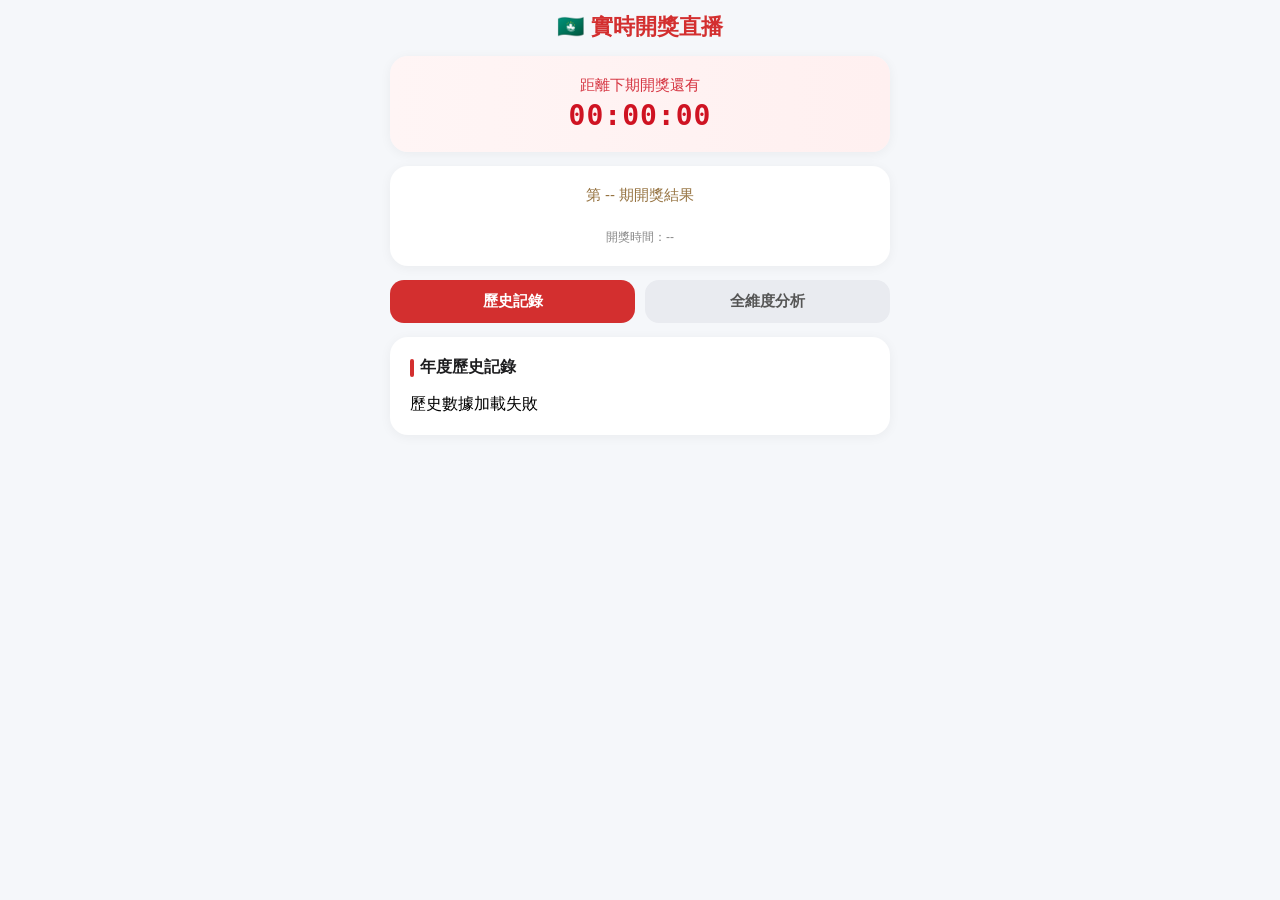
==== index.html @ b078e4ac "0.0.1历史数据" ====
<!DOCTYPE html>
<html lang="zh-Hant">
<head>
<meta charset="UTF-8">
<meta name="viewport" content="width=device-width, initial-scale=1.0, user-scalable=no">
<title>🇲🇴 特碼全維度分析</title>
<style>
* {
  margin: 0;
  padding: 0;
  box-sizing: border-box;
}
body {
  font-family: -apple-system, "Microsoft JhengHei", BlinkMacSystemFont, sans-serif;
  background: #F5F7FA;
  padding: 12px;
}
.container {
  max-width: 500px;
  margin: 0 auto;
}
.page-title {
  text-align: center;
  font-size: 22px;
  font-weight: 800;
  color: #d32f2f;
  margin: 0 0 14px;
}

/* 卡片 - 统一更精致 */
.card {
  background: #FFFFFF;
  border-radius: 18px;
  padding: 20px;
  margin-bottom: 14px;
  box-shadow: 0 2px 12px rgba(0, 0, 0, 0.05);
}
.card-title {
  font-size: 16px;
  font-weight: 700;
  color: #1D1D1F;
  margin-bottom: 16px;
  display: flex;
  align-items: center;
  gap: 6px;
}
.card-title::before {
  content: "";
  width: 4px;
  height: 18px;
  background: #d32f2f;
  border-radius: 2px;
}

/* 倒计时 */
.timer-card {
  background: linear-gradient(90deg, #FFF5F5, #FFF0F0);
}
.timer-row {
  text-align: center;
  color: #cf1322;
}
.timer-text {
  font-size: 15px;
  opacity: 0.85;
}
.timer-count {
  font-size: 28px;
  font-weight: 700;
  margin-top: 4px;
  font-family: monospace;
  letter-spacing: 1px;
}

/* 开奖球 */
.ball-group {
  display: flex;
  align-items: flex-start;
  justify-content: center;
  gap: 8px;
  margin: 12px 0;
}
.ball-item {
  display: flex;
  flex-direction: column;
  align-items: center;
  gap: 4px;
  min-width: 38px;
}
.ball {
  width: 38px;
  height: 38px;
  border-radius: 50%;
  color: #fff;
  font-weight: 700;
  font-size: 17px;
  display: flex;
  align-items: center;
  justify-content: center;
  box-shadow: 0 3px 10px rgba(0,0,0,0.12);
}
.ball.red { background: radial-gradient(circle at 30% 30%, #ff4d4f, #cf1322); }
.ball.blue { background: radial-gradient(circle at 30% 30%, #40a9ff, #096dd9); }
.ball.green { background: radial-gradient(circle at 30% 30%, #73d13d, #389e0d); }
.ball-zodiac {
  font-size: 12px;
  color: #333;
  font-weight: 600;
}
.ball-sep {
  font-size: 22px;
  color: #999;
  line-height: 38px;
  padding: 0 2px;
}
.latest-info {
  text-align: center;
  color: #967341;
  font-size: 15px;
  margin-bottom: 12px;
}
.latest-time {
  text-align: center;
  font-size: 12px;
  color: #888;
  margin-top: 8px;
}

/* 标签栏 */
.tab-bar {
  display: flex;
  gap: 10px;
  margin-bottom: 14px;
}
.tab-btn {
  flex: 1;
  padding: 12px;
  border-radius: 14px;
  border: none;
  font-size: 15px;
  font-weight: 600;
  background: #E9EBF0;
  color: #555;
  cursor: pointer;
  transition: 0.2s ease;
}
.tab-btn.active {
  background: #d32f2f;
  color: #fff;
}
.tab-btn.analyze.active {
  background: #007aff;
  color: #fff;
}

/* 历史 */
.history-item {
  padding: 14px 0;
  border-bottom: 1px solid #F0F0F5;
}
.history-expect {
  font-size: 14px;
  color: #666;
  margin-bottom: 8px;
  text-align: left;
}
.history-item .ball-group { justify-content: flex-start; gap: 8px; }
.load-more {
  text-align: center;
  padding: 12px;
  background: #F5F7FA;
  border-radius: 12px;
  color: #007aff;
  font-size: 14px;
  font-weight: 500;
  cursor: pointer;
  margin-top: 10px;
}

/* 筛选栏 */
.filter-bar {
  display: flex;
  align-items: center;
  gap: 10px;
  margin-bottom: 18px;
  flex-wrap: wrap;
}
.filter-select, .filter-input, .filter-btn {
  border: 1px solid #E5E7EB;
  border-radius: 12px;
  padding: 10px 12px;
  font-size: 14px;
  background: #fff;
  transition: border 0.2s;
}
.filter-select:focus, .filter-input:focus {
  border-color: #007aff;
  outline: none;
}
.filter-select { flex: 1.2; }
.filter-input { flex: 1; width: 70px; }
.filter-btn {
  background: #007aff;
  color: #fff;
  border: none;
  cursor: pointer;
  font-weight: 600;
}

/* 🔥 热门结论 */
.hot-wrap-title {
  font-size: 17px;
  font-weight: 800;
  color: #d32f2f;
  margin: 12px 0 16px;
  display: flex;
  align-items: center;
  gap: 8px;
}
.hot-wrap-title::before {
  content: "🔥";
  font-size: 18px;
}
.hot-grid {
  display: grid;
  grid-template-columns: 1fr 1fr;
  gap: 12px;
  margin-bottom: 20px;
}
.hot-card {
  background: #fff;
  border-radius: 14px;
  padding: 16px 14px;
  border-left: 5px solid #d32f2f;
  box-shadow: 0 2px 8px rgba(211, 47, 47, 0.05);
}
.hot-card.full {
  grid-column: span 2;
  border-left-color: #007aff;
  background: #fff;
}
.hot-card .label {
  font-size: 12px;
  color: #8A8A93;
  font-weight: 500;
  margin-bottom: 6px;
}
.hot-card .value {
  font-size: 17px;
  font-weight: 800;
  color: #1D1D1F;
  line-height: 1.3;
}
.hot-card.full .value {
  color: #007aff;
  font-size: 16px;
}

/* 📊 排行榜 - 更精致对齐 */
.rank-box {
  margin-top: 14px;
  background: #fff;
  border-radius: 12px;
  padding: 12px;
  box-shadow: 0 1px 4px rgba(0,0,0,0.03);
}
.rank-header {
  display: flex;
  padding: 6px 0 8px;
  font-size: 11px;
  color: #8A8A93;
  border-bottom: 1px solid #E5E7EB;
}
.rank-header .rank-no { width: 32px; text-align: center; }
.rank-header .rank-name { flex: 1; padding: 0 6px; }
.rank-header .rank-count { width: 42px; text-align: right; }
.rank-header .rank-rate { width: 48px; text-align: right; }
.rank-header .rank-miss { width: 48px; text-align: right; }

.rank-row {
  display: flex;
  padding: 8px 0;
  font-size: 12px;
  border-bottom: 1px solid #F0F0F5;
  align-items: center;
}
.rank-row:last-child { border-bottom: none; }
.rank-row .rank-no {
  width: 32px;
  text-align: center;
  font-weight: 700;
  color: #d32f2f;
}
.rank-row .rank-name { flex: 1; padding: 0 6px; }
.rank-row .rank-count {
  width: 42px;
  text-align: right;
  font-weight: 600;
}
.rank-row .rank-rate {
  width: 48px;
  text-align: right;
  color: #8A8A93;
}
.rank-row .rank-miss {
  width: 48px;
  text-align: right;
  color: #8A8A93;
}

/* 子标题 & 标签 & 展开按钮 */
.sub-title {
  font-size: 15px;
  font-weight: 700;
  margin: 20px 0 12px;
  color: #1D1D1F;
  display: flex;
  justify-content: space-between;
  align-items: center;
}
.hot-tag {
  display: inline-block;
  background: #FFECEC;
  color: #d32f2f;
  font-size: 11px;
  font-weight: 600;
  padding: 2px 6px;
  border-radius: 6px;
  margin-left: 6px;
}
.toggle-btn {
  font-size: 12px;
  font-weight: 600;
  color: #007aff;
  background: #F0F5FF;
  padding: 4px 10px;
  border-radius: 10px;
  cursor: pointer;
  border: none;
  transition: background 0.2s;
}
.toggle-btn:hover {
  background: #E0EDFF;
}

/* 统计布局 */
.analysis-row {
  display: flex;
  flex-wrap: wrap;
  gap: 10px;
  margin-bottom: 12px;
}
.analysis-grid {
  display: grid;
  grid-template-columns: repeat(2, 1fr);
  gap: 10px;
  margin: 10px 0;
}
.analysis-item {
  flex: 1;
  min-width: 72px;
  background: #F7F8FA;
  padding: 12px 10px;
  border-radius: 12px;
  text-align: center;
  font-size: 12px;
}
.analysis-item .label {
  color: #8A8A93;
  font-size: 11px;
  margin-bottom: 4px;
}
.analysis-item .value {
  font-weight: 700;
  font-size: 15px;
  color: #007aff;
}

.item-full {
  background: #F7F8FA;
  padding: 12px 14px;
  border-radius: 12px;
  margin-bottom: 10px;
  font-size: 13px;
  color: #333;
  display: flex;
  justify-content: space-between;
  align-items: center;
}
.detail-box {
  display: none;
  margin-top: 10px;
  background: #F9FAFC;
  border-radius: 12px;
  padding: 14px;
}
.tab-panel { display: none; }
.tab-panel.active { display: block; }
.empty-tip {
  text-align: center;
  padding: 24px 0;
  color: #8A8A93;
  font-size: 14px;
}
</style>
</head>
<body>
<div class="container">
  <h1 class="page-title">🇲🇴 實時開獎直播</h1>
  <!-- 倒计时 -->
  <div class="card timer-card">
    <div class="timer-row">
      <div class="timer-text">距離下期開獎還有</div>
      <div class="timer-count" id="countdown">00:00:00</div>
    </div>
  </div>
  <!-- 最新开奖 -->
  <div class="card latest-card">
    <div class="latest-info">第 <span id="curExpect">--</span> 期開獎結果</div>
    <div class="ball-group" id="latestBalls"></div>
    <div class="latest-time" id="curTime">開獎時間：--</div>
  </div>
  <!-- 标签 -->
  <div class="tab-bar">
    <button class="tab-btn active" id="tabHistory">歷史記錄</button>
    <button class="tab-btn analyze" id="tabAnalysis">全維度分析</button>
  </div>
  <!-- 历史 -->
  <div class="tab-panel active" id="historyPanel">
    <div class="card">
      <div class="card-title">年度歷史記錄</div>
      <div id="historyList">加載中...</div>
      <div id="loadMore" class="load-more" style="display:none;">點擊載入更多</div>
    </div>
  </div>
  <!-- 全维度分析 + 生肖置顶 + 全排行 + 头数含0 -->
  <div class="tab-panel" id="analysisPanel">
    <div class="card">
      <div class="card-title">特碼全維度統計</div>
      <div class="filter-bar">
        <select id="analyzeSelect" class="filter-select">
          <option value="10">最近10期</option>
          <option value="20">最近20期</option>
          <option value="30">最近30期</option>
          <option value="all">全年數據</option>
        </select>
        <input type="number" id="customNum" class="filter-input" placeholder="自定義">
        <button class="filter-btn" id="filterBtn">確認</button>
      </div>

      <div class="empty-tip" id="emptyTip">暫無數據可分析</div>

      <!-- 🔥 熱門結論 -->
      <div id="hotWrap" style="display:none;">
        <div class="hot-wrap-title">熱門結論</div>
        <div class="hot-grid">
          <div class="hot-card"><div class="label">核心形態</div><div class="value" id="hotShape">--</div></div>
          <div class="hot-card"><div class="label">熱門生肖</div><div class="value" id="hotZodiac">--</div></div>
          <div class="hot-card"><div class="label">最熱頭/尾數</div><div class="value" id="hotHeadTail">--</div></div>
          <div class="hot-card"><div class="label">波色/五行</div><div class="value" id="hotColorWx">--</div></div>
          <div class="hot-card full"><div class="label">遺漏總結</div><div class="value" id="hotMiss">--</div></div>
        </div>
      </div>

      <!-- ====================================== -->
      <!-- ✅ 【生肖熱門 置顶】放在最上方 -->
      <!-- ====================================== -->
      <div class="sub-title">
        <span>生肖統計 <span class="hot-tag">熱門TOP</span></span>
      </div>
      <div class="item-full" style="text-align:left;line-height:1.6;display:block;">
        熱門生肖 → <span id="hotZodiac2" style="color:#d32f2f;font-weight:700;">--</span>
      </div>
      <div id="zodiacRank" class="rank-box" style="background:#F9FAFC; border-radius:12px; padding:12px;"></div>

      <!-- 1.單雙&大小 + 排行 -->
      <div class="sub-title">
        <span>單雙 & 大小 <span class="hot-tag">熱門</span></span>
        <button class="toggle-btn" onclick="toggleDetail('detail1')">展開詳情</button>
      </div>
      <div class="item-full">熱門 → <span id="hotShape2">--</span></div>
      <div class="detail-box" id="detail1">
        <div class="analysis-grid">
          <div class="analysis-item"><div class="label">單數</div><div class="value" id="odd">--</div></div>
          <div class="analysis-item"><div class="label">雙數</div><div class="value" id="even">--</div></div>
          <div class="analysis-item"><div class="label">大(≥25)</div><div class="value" id="big">--</div></div>
          <div class="analysis-item"><div class="label">小(&lt;25)</div><div class="value" id="small">--</div></div>
        </div>
        <div id="singleDoubleRank" class="rank-box"></div>
        <div id="bigSmallRank" class="rank-box"></div>
      </div>

      <!-- 2.區間 + 排行 -->
      <div class="sub-title">
        <span>區間統計 <span class="hot-tag">熱門</span></span>
        <button class="toggle-btn" onclick="toggleDetail('detail2')">展開詳情</button>
      </div>
      <div class="item-full">熱門區間 → <span id="hotRange2">--</span></div>
      <div class="detail-box" id="detail2">
        <div class="analysis-row">
          <div class="analysis-item"><div class="label">1-9</div><div class="value" id="r1">--</div></div>
          <div class="analysis-item"><div class="label">10-19</div><div class="value" id="r2">--</div></div>
          <div class="analysis-item"><div class="label">20-29</div><div class="value" id="r3">--</div></div>
          <div class="analysis-item"><div class="label">30-39</div><div class="value" id="r4">--</div></div>
          <div class="analysis-item"><div class="label">40-49</div><div class="value" id="r5">--</div></div>
        </div>
        <div id="rangeRank" class="rank-box"></div>
      </div>

      <!-- 3.頭數 + 排行 ✅ 包含 0 -->
      <div class="sub-title">
        <span>頭數統計 <span class="hot-tag">熱門</span></span>
        <button class="toggle-btn" onclick="toggleDetail('detail3')">展開詳情</button>
      </div>
      <div class="item-full">熱門頭數 → <span id="hotHead2">--</span></div>
      <div class="detail-box" id="detail3">
        <div class="analysis-row">
          <div class="analysis-item"><div class="label">頭0</div><div class="value" id="h0">--</div></div>
          <div class="analysis-item"><div class="label">頭1</div><div class="value" id="h1">--</div></div>
          <div class="analysis-item"><div class="label">頭2</div><div class="value" id="h2">--</div></div>
          <div class="analysis-item"><div class="label">頭3</div><div class="value" id="h3">--</div></div>
          <div class="analysis-item"><div class="label">頭4</div><div class="value" id="h4">--</div></div>
        </div>
        <div id="headRank" class="rank-box"></div>
      </div>

      <!-- 4.尾數 + 排行 -->
      <div class="sub-title">
        <span>尾數統計 <span class="hot-tag">熱門</span></span>
        <button class="toggle-btn" onclick="toggleDetail('detail4')">展開詳情</button>
      </div>
      <div class="item-full">熱門尾數 → <span id="hotTail2">--</span></div>
      <div class="detail-box" id="detail4">
        <div class="analysis-row" id="tailRow"></div>
        <div id="tailRank" class="rank-box"></div>
      </div>

      <!-- 5.波色 + 排行 -->
      <div class="sub-title">
        <span>波色統計 <span class="hot-tag">熱門</span></span>
        <button class="toggle-btn" onclick="toggleDetail('detail5')">展開詳情</button>
      </div>
      <div class="item-full">熱門波色 → <span id="hotColor2">--</span></div>
      <div class="detail-box" id="detail5">
        <div class="analysis-row">
          <div class="analysis-item"><div class="label">紅</div><div class="value" id="cRed">--</div></div>
          <div class="analysis-item"><div class="label">藍</div><div class="value" id="cBlue">--</div></div>
          <div class="analysis-item"><div class="label">綠</div><div class="value" id="cGreen">--</div></div>
        </div>
        <div id="colorRank" class="rank-box"></div>
      </div>

      <!-- 6.五行 + 排行 -->
      <div class="sub-title">
        <span>五行統計 <span class="hot-tag">熱門</span></span>
        <button class="toggle-btn" onclick="toggleDetail('detail6')">展開詳情</button>
      </div>
      <div class="item-full">熱門五行 → <span id="hotWuxing2">--</span></div>
      <div class="detail-box" id="detail6">
        <div class="analysis-row">
          <div class="analysis-item"><div class="label">金</div><div class="value" id="wJin">--</div></div>
          <div class="analysis-item"><div class="label">木</div><div class="value" id="wMu">--</div></div>
          <div class="analysis-item"><div class="label">水</div><div class="value" id="wShui">--</div></div>
          <div class="analysis-item"><div class="label">火</div><div class="value" id="wHuo">--</div></div>
          <div class="analysis-item"><div class="label">土</div><div class="value" id="wTu">--</div></div>
        </div>
        <div id="wuxingRank" class="rank-box"></div>
      </div>

      <!-- 7.家禽野獸 + 排行 -->
      <div class="sub-title">
        <span>家禽/野獸 <span class="hot-tag">熱門</span></span>
        <button class="toggle-btn" onclick="toggleDetail('detail7')">展開詳情</button>
      </div>
      <div class="item-full">熱門 → <span id="hotAnimal">--</span></div>
      <div class="detail-box" id="detail7">
        <div class="analysis-grid">
          <div class="analysis-item"><div class="label">家禽</div><div class="value" id="aniHome">--</div></div>
          <div class="analysis-item"><div class="label">野獸</div><div class="value" id="aniWild">--</div></div>
        </div>
        <div id="animalRank" class="rank-box"></div>
      </div>

      <!-- 8.遺漏統計 -->
      <div class="sub-title">
        <span>遺漏統計 <span class="hot-tag">公式版</span></span>
        <button class="toggle-btn" onclick="toggleDetail('detail8')">展開詳情</button>
      </div>
      <div class="item-full">熱號/溫號/冷號 → <span id="hotColdTip">--</span></div>
      <div class="detail-box" id="detail8">
        <div class="analysis-grid">
          <div class="analysis-item"><div class="label">當前遺漏</div><div class="value" id="missCur">--</div></div>
          <div class="analysis-item"><div class="label">平均遺漏</div><div class="value" id="missAvg">--</div></div>
          <div class="analysis-item"><div class="label">最大遺漏</div><div class="value" id="missMax">--</div></div>
          <div class="analysis-item"><div class="label">熱號數量</div><div class="value" id="missHot">--</div></div>
          <div class="analysis-item"><div class="label">溫號數量</div><div class="value" id="missWarm">--</div></div>
          <div class="analysis-item"><div class="label">冷號數量</div><div class="value" id="missCold">--</div></div>
        </div>
      </div>

      <!-- 9.連出統計 -->
      <div class="sub-title">
        <span>連出統計 <span class="hot-tag">公式版</span></span>
        <button class="toggle-btn" onclick="toggleDetail('detail9')">展開詳情</button>
      </div>
      <div class="item-full">當前/最長連出 → <span id="streakTip">--</span></div>
      <div class="detail-box" id="detail9">
        <div class="analysis-grid">
          <div class="analysis-item"><div class="label">當前連出</div><div class="value" id="streakCur">--</div></div>
          <div class="analysis-item"><div class="label">最長連出</div><div class="value" id="streakMax">--</div></div>
        </div>
      </div>

      <!-- 綜合熱門號碼 -->
      <div class="sub-title" style="color:#d32f2f">綜合熱門號碼</div>
      <div class="item-full">
        特碼熱門TOP5 → <span id="hotNumber" style="color:#d32f2f;font-weight:700;">--</span>
      </div>
      <div style="font-size:12px;color:#8A8A93;margin-top:14px;">點擊展開查看完整統計+排行</div>
    </div>
  </div>
</div>

<script>
// ======================================
// 配置 & 接口（使用你指定的歷史接口）
// ======================================
const API = {
  latest: 'https://macaumarksix.com/api/macaujc2.com',
  history: 'https://history.macaumarksix.com/history/macaujc2/y/'
};
const YEAR = new Date().getFullYear();
let historyData = [];
let analyzeLimit = 10;
let showCount = 20;
const pad = n => String(n).padStart(2, '0');
const $ = id => document.getElementById(id);

// 折叠切换
function toggleDetail(id) {
  const el = $(id);
  const btn = el.previousElementSibling.querySelector('.toggle-btn');
  el.style.display = el.style.display === 'block' ? 'none' : 'block';
  btn.textContent = el.style.display === 'block' ? '收起詳情' : '展開詳情';
}

// 基礎映射
const getWuxing = n => {
  const m = n % 10;
  if ([0,5].includes(m)) return '金';
  if ([1,6].includes(m)) return '木';
  if ([2,7].includes(m)) return '水';
  if ([3,8].includes(m)) return '火';
  return '土';
};
const getAnimal = zod => {
  const home = ['鼠','牛','兔','馬','羊','雞','狗','豬'];
  return home.includes(zod) ? '家禽' : '野獸';
};

// 遺漏公式
function calcMiss(list) {
  const T = list.length;
  const lastAppear = {};
  for (let m = 1; m <= 49; m++) lastAppear[m] = -1;
  list.forEach((item, idx) => {
    const te = Number(item.openCode.split(',')[6]);
    lastAppear[te] = idx;
  });
  let totalMissSum = 0, maxMiss = 0, hot = 0, warm = 0, cold = 0;
  const allMiss = [];
  for (let m = 1; m <= 49; m++) {
    const p = lastAppear[m];
    let currentMiss = p >= 1 ? p : T;
    allMiss.push(currentMiss);
    totalMissSum += currentMiss;
    if (currentMiss > maxMiss) maxMiss = currentMiss;
    if (currentMiss >= 0 && currentMiss <= 3) hot++;
    else if (currentMiss >= 4 && currentMiss <= 9) warm++;
    else cold++;
  }
  const cValid = Object.values(lastAppear).filter(v => v !== -1).length;
  const avgMiss = cValid === 0 ? '-' : (totalMissSum / 49).toFixed(1);
  const curMiss = Math.max(...allMiss);
  return { curMiss, avgMiss, maxMiss, hot, warm, cold };
}

// 連出公式
function calcStreak(list) {
  if (!list.length) return { cur: 0, max: 0 };
  const getShape = te => {
    const odd = te % 2 === 1;
    const big = te >= 25;
    return `${odd}_${big}`;
  };
  let curStreak = 1;
  const firstShape = getShape(Number(list[0].openCode.split(',')[6]));
  for (let i = 1; i < list.length; i++) {
    const s = getShape(Number(list[i].openCode.split(',')[6]));
    if (s === firstShape) curStreak++;
    else break;
  }
  let maxStreak = 1, current = 1;
  let prevShape = getShape(Number(list[0].openCode.split(',')[6]));
  for (let i = 1; i < list.length; i++) {
    const te = Number(list[i].openCode.split(',')[6]);
    const s = getShape(te);
    if (s === prevShape) {
      current++;
      if (current > maxStreak) maxStreak = current;
    } else {
      current = 1;
      prevShape = s;
    }
  }
  return { cur: curStreak, max: maxStreak };
}

// 工具函數
function buildBall(num, color, zodiac, size=38, fs=17){
  return `<div class="ball-item" style="min-width:${size}px;">
    <div class="ball ${color}" style="width:${size}px;height:${size}px;font-size:${fs}px;">${num}</div>
    <div class="ball-zodiac" style="font-size:12px;">${zodiac}</div>
  </div>`;
}
function getHot(arr){
  return arr.sort((a,b)=>b[1]-a[1]).slice(0,2).map(i=>i[0]).join(' / ');
}

// 📊 統一排行榜渲染
function renderRank(containerId, obj, total) {
  if(total === 0) { $(containerId).innerHTML = ''; return; }
  const sorted = Object.entries(obj).sort((a,b)=>b[1]-a[1]);
  let html = `<div class="rank-header">
    <div class="rank-no">名次</div>
    <div class="rank-name">分類</div>
    <div class="rank-count">次數</div>
    <div class="rank-rate">占比</div>
    <div class="rank-miss">遺漏</div>
  </div>`;
  sorted.forEach(([name, cnt], i) => {
    const rate = ((cnt/total)*100).toFixed(0)+'%';
    const miss = cnt>0 ? ((total-cnt)/cnt).toFixed(1) : total;
    html += `<div class="rank-row">
      <div class="rank-no">${i+1}</div>
      <div class="rank-name">${name}</div>
      <div class="rank-count">${cnt}</div>
      <div class="rank-rate">${rate}</div>
      <div class="rank-miss">${miss}</div>
    </div>`;
  });
  $(containerId).innerHTML = html;
}

// 渲染最新
function renderLatest(item){
  $('curExpect').innerText = item.expect;
  $('curTime').innerText = `開獎時間：${item.openTime}`;
  const n=item.openCode.split(','),c=item.wave.split(','),z=item.zodiac.split(',');
  let html=''; for(let i=0;i<6;i++)html+=buildBall(n[i],c[i],z[i]);
  html+='<div class="ball-sep">+</div>'+buildBall(n[6],c[6],z[6]);
  $('latestBalls').innerHTML=html;
}

// 渲染歷史
function renderHistory(){
  const list=historyData.slice(0,showCount);
  if(!list.length){$('historyList').innerHTML='<div style="padding:20px">暫無數據</div>';return;}
  $('historyList').innerHTML=list.map(item=>{
    const n=item.openCode.split(','),c=item.wave.split(','),z=item.zodiac.split(',');
    let b=''; for(let i=0;i<6;i++)b+=buildBall(n[i],c[i],z[i],32,15);
    b+='<div class="ball-sep">+</div>'+buildBall(n[6],c[6],z[6],32,15);
    return `<div class="history-item"><div class="history-expect">第${item.expect}期</div>
      <div class="ball-group">${b}</div></div>`;
  }).join('');
}

// 渲染分析（已修改：頭數含0 + 生肖置顶 + 全排行）
function renderAnalysis(){
  if(!historyData.length){
    document.querySelectorAll('.value').forEach(e=>e.innerText='--');
    $('hotWrap').style.display = 'none';
    $('emptyTip').style.display = 'block';
    return;
  }
  $('hotWrap').style.display = 'block';
  $('emptyTip').style.display = 'none';

  const realLimit = Math.min(analyzeLimit, historyData.length);
  const list = historyData.slice(0, realLimit);
  const total = list.length;

  // 統計對象 ✅ 頭數包含 0
  const singleDouble={單:0,雙:0}; const bigSmall={大:0,小:0};
  const range={ '1-9':0,'10-19':0,'20-29':0,'30-39':0,'40-49':0 };
  const head={0:0,1:0,2:0,3:0,4:0}; const tail={0:0,1:0,2:0,3:0,4:0,5:0,6:0,7:0,8:0,9:0};
  const color={紅:0,藍:0,綠:0}; const wuxing={金:0,木:0,水:0,火:0,土:0};
  const animal={家禽:0,野獸:0}; const zodiac={}; const numCount={};

  list.forEach(item=>{
    const nums=item.openCode.split(',').map(Number);
    const te=nums[6]; const col=item.wave.split(',')[6]; const zod=item.zodiac.split(',')[6];
    te%2===1 ? singleDouble.單++ : singleDouble.雙++;
    te>=25 ? bigSmall.大++ : bigSmall.小++;
    te<=9?range['1-9']++:te<=19?range['10-19']++:te<=29?range['20-29']++:te<=39?range['30-39']++:range['40-49']++;
    const h=Math.floor(te/10); head[h]++; const t=te%10; tail[t]++;
    col==='red'?color.紅++:col==='blue'?color.藍++:color.綠++;
    const wx=getWuxing(te); wuxing[wx]++;
    const ani=getAnimal(zod); animal[ani]++;
    zodiac[zod]=(zodiac[zod]||0)+1;
  });

  // 熱門結論
  const hotSD = Object.entries(singleDouble).sort((a,b)=>b[1]-a[1])[0];
  const hotBS = Object.entries(bigSmall).sort((a,b)=>b[1]-a[1])[0];
  const hotH = Object.entries(head).sort((a,b)=>b[1]-a[1])[0];
  const hotT = Object.entries(tail).sort((a,b)=>b[1]-a[1])[0];
  const hotC = Object.entries(color).sort((a,b)=>b[1]-a[1])[0];
  const hotW = Object.entries(wuxing).sort((a,b)=>b[1]-a[1])[0];
  const hotZ = Object.entries(zodiac).sort((a,b)=>b[1]-a[1]).slice(0,3).map(i=>i[0]).join('、');
  const miss = calcMiss(list);

  $('hotShape').innerText = `${hotSD[0]} / ${hotBS[0]}`;
  $('hotZodiac').innerText = hotZ;
  $('hotHeadTail').innerText = `${hotH[0]}頭 / ${hotT[0]}尾`;
  $('hotColorWx').innerText = `${hotC[0]} / ${hotW[0]}`;
  $('hotMiss').innerText = `熱:${miss.hot} 溫:${miss.warm} 冷:${miss.cold} | 最大遺漏:${miss.maxMiss}期`;

  // 卡片赋值
  $('odd').innerText=singleDouble.單; $('even').innerText=singleDouble.雙;
  $('big').innerText=bigSmall.大; $('small').innerText=bigSmall.小;
  $('r1').innerText=range['1-9'];$('r2').innerText=range['10-19'];$('r3').innerText=range['20-29'];
  $('r4').innerText=range['30-39'];$('r5').innerText=range['40-49'];
  // ✅ 頭數包含 0 渲染
  $('h0').innerText=head[0];$('h1').innerText=head[1];$('h2').innerText=head[2];$('h3').innerText=head[3];$('h4').innerText=head[4];
  $('cRed').innerText=color.紅;$('cBlue').innerText=color.藍;$('cGreen').innerText=color.綠;
  $('wJin').innerText=wuxing.金;$('wMu').innerText=wuxing.木;$('wShui').innerText=wuxing.水;
  $('wHuo').innerText=wuxing.火;$('wTu').innerText=wuxing.土;
  $('aniHome').innerText=animal.家禽;$('aniWild').innerText=animal.野獸;

  // 📊 渲染所有排行榜
  renderRank('singleDoubleRank', singleDouble, total);
  renderRank('bigSmallRank', bigSmall, total);
  renderRank('rangeRank', range, total);
  renderRank('headRank', head, total);
  renderRank('tailRank', tail, total);
  renderRank('colorRank', color, total);
  renderRank('wuxingRank', wuxing, total);
  renderRank('animalRank', animal, total);
  renderRank('zodiacRank', zodiac, total);

  // 熱門標題
  $('hotShape2').innerText=getHot(Object.entries(singleDouble).concat(Object.entries(bigSmall)));
  $('hotRange2').innerText=getHot(Object.entries(range));
  $('hotHead2').innerText=getHot(Object.entries(head));
  $('hotTail2').innerText=getHot(Object.entries(tail));
  $('hotColor2').innerText=getHot(Object.entries(color));
  $('hotWuxing2').innerText=getHot(Object.entries(wuxing));
  $('hotAnimal').innerText=getHot(Object.entries(animal));

  // 遺漏 & 連出
  $('missCur').innerText=miss.curMiss;$('missAvg').innerText=miss.avgMiss;$('missMax').innerText=miss.maxMiss;
  $('missHot').innerText=miss.hot;$('missWarm').innerText=miss.warm;$('missCold').innerText=miss.cold;
  $('hotColdTip').innerText=`熱:${miss.hot} 溫:${miss.warm} 冷:${miss.cold}`;
  const streak = calcStreak(list);
  $('streakCur').innerText=streak.cur;$('streakMax').innerText=streak.max;
  $('streakTip').innerText=`當前:${streak.cur}期 最長:${streak.max}期`;

  // 生肖置顶展示
  const hotZ2 = Object.entries(zodiac).sort((a,b)=>b[1]-a[1]).slice(0,5).map(i=>`${i[0]}(${i[1]})`).join(' ');
  $('hotZodiac2').innerText=hotZ2||'無';

  // 熱門號碼
  for(let i=1;i<=49;i++)numCount[pad(i)]=0;
  list.forEach(item=>{ const te=+item.openCode.split(',')[6]; numCount[pad(te)]++; });
  const hotNum = Object.entries(numCount).sort((a,b)=>b[1]-a[1]).slice(0,5).map(i=>i[0]).join(' ');
  $('hotNumber').innerText=hotNum;

  // 尾數渲染
  let tailHtml=''; for(let t=0;t<=9;t++){
    tailHtml+=`<div class="analysis-item"><div class="label">尾${t}</div><div class="value">${tail[t]}</div></div>`;
  }
  $('tailRow').innerHTML=tailHtml;
}

// 事件綁定
function bindEvents(){
  $('tabHistory').onclick=()=>{
    $('tabHistory').classList.add('active');$('tabAnalysis').classList.remove('active');
    $('historyPanel').classList.add('active');$('analysisPanel').classList.remove('active');
  };
  $('tabAnalysis').onclick=()=>{
    $('tabAnalysis').classList.add('active');$('tabHistory').classList.remove('active');
    $('analysisPanel').classList.add('active');$('historyPanel').classList.remove('active');
    renderAnalysis();
  };
  $('filterBtn').onclick=()=>{
    const c=$('customNum').value.trim();
    const s=$('analyzeSelect').value;
    analyzeLimit = c&&!isNaN(c)&&c>0 ? +c : (s==='all'?historyData.length:+s);
    renderAnalysis();
  };
  $('analyzeSelect').onchange=()=>$('customNum').value='';
  $('loadMore').onclick=()=>{
    showCount+=30; renderHistory();
    if(showCount>=historyData.length)$('loadMore').style.display='none';
  };
}

// 初始化
async function loadLatest(){try{const d=await(await fetch(API.latest)).json();d[0]&&renderLatest(d[0]);}catch(e){}}
async function loadHistory(){
  try{
    const res = await fetch(API.history + YEAR);
    const data = await res.json();
    historyData = data.data || [];
    renderHistory();
    $('loadMore').style.display = historyData.length > showCount ? 'block' : 'none';
  }catch(e){
    $('historyList').innerHTML = '歷史數據加載失敗';
  }
}
function startCountdown(){
  setInterval(()=>{
    const now=new Date(),t=new Date();t.setHours(21,32,32);
    if(now>t)t.setDate(t.getDate()+1);
    const diff=t-now,h=pad(Math.floor(diff/3600000)),m=pad(Math.floor((diff%3600000)/60000)),s=pad(Math.floor((diff%60000)/1000));
    $('countdown').innerText=`${h}:${m}:${s}`;
  },1000);
}
window.onload=()=>{
  bindEvents();
  loadLatest();
  loadHistory();
  startCountdown();
  setInterval(loadLatest,60000);
};
</script>
</body>
</html>
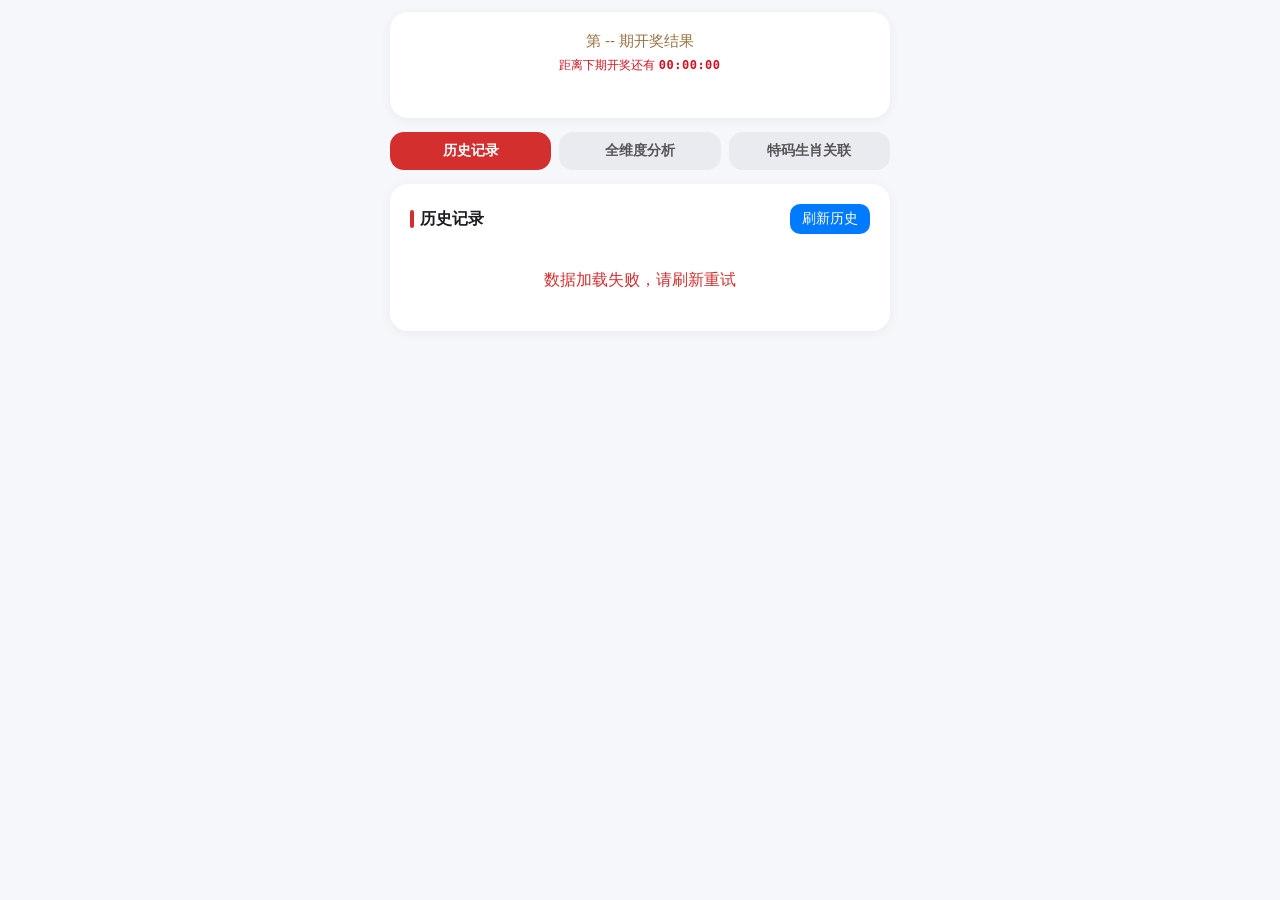
==== commit 4e56825e: "分析页 v0.0.2 修改界面，添加新的筛选维度，添加特码生肖关联界面；" ====
--- a/index.html
+++ b/index.html
@@ -1,9 +1,9 @@
 <!DOCTYPE html>
-<html lang="zh-Hant">
+<html lang="zh-CN">
 <head>
 <meta charset="UTF-8">
 <meta name="viewport" content="width=device-width, initial-scale=1.0, user-scalable=no">
-<title>🇲🇴 特碼全維度分析</title>
+<title>特码全维度分析</title>
 <style>
 * {
   margin: 0;
@@ -11,7 +11,7 @@
   box-sizing: border-box;
 }
 body {
-  font-family: -apple-system, "Microsoft JhengHei", BlinkMacSystemFont, sans-serif;
+  font-family: -apple-system, "Microsoft YaHei", BlinkMacSystemFont, sans-serif;
   background: #F5F7FA;
   padding: 12px;
 }
@@ -19,15 +19,7 @@
   max-width: 500px;
   margin: 0 auto;
 }
-.page-title {
-  text-align: center;
-  font-size: 22px;
-  font-weight: 800;
-  color: #d32f2f;
-  margin: 0 0 14px;
-}
-
-/* 卡片 - 统一更精致 */
+
 .card {
   background: #FFFFFF;
   border-radius: 18px;
@@ -35,11 +27,16 @@
   margin-bottom: 14px;
   box-shadow: 0 2px 12px rgba(0, 0, 0, 0.05);
 }
+.card-title-row {
+  display: flex;
+  justify-content: space-between;
+  align-items: center;
+  margin-bottom: 16px;
+}
 .card-title {
   font-size: 16px;
   font-weight: 700;
   color: #1D1D1F;
-  margin-bottom: 16px;
   display: flex;
   align-items: center;
   gap: 6px;
@@ -51,34 +48,23 @@
   background: #d32f2f;
   border-radius: 2px;
 }
-
-/* 倒计时 */
-.timer-card {
-  background: linear-gradient(90deg, #FFF5F5, #FFF0F0);
-}
-.timer-row {
-  text-align: center;
-  color: #cf1322;
-}
-.timer-text {
-  font-size: 15px;
-  opacity: 0.85;
-}
-.timer-count {
-  font-size: 28px;
-  font-weight: 700;
-  margin-top: 4px;
-  font-family: monospace;
-  letter-spacing: 1px;
-}
-
-/* 开奖球 */
+.refresh-btn {
+  padding: 6px 12px;
+  border-radius: 10px;
+  border: none;
+  background: #007aff;
+  color: #fff;
+  font-size: 14px;
+  cursor: pointer;
+}
+
 .ball-group {
   display: flex;
   align-items: flex-start;
   justify-content: center;
   gap: 8px;
   margin: 12px 0;
+  flex-wrap: wrap;
 }
 .ball-item {
   display: flex;
@@ -113,31 +99,18 @@
   line-height: 38px;
   padding: 0 2px;
 }
-.latest-info {
-  text-align: center;
-  color: #967341;
-  font-size: 15px;
-  margin-bottom: 12px;
-}
-.latest-time {
-  text-align: center;
-  font-size: 12px;
-  color: #888;
-  margin-top: 8px;
-}
-
-/* 标签栏 */
+
 .tab-bar {
   display: flex;
-  gap: 10px;
+  gap: 8px;
   margin-bottom: 14px;
 }
 .tab-btn {
   flex: 1;
-  padding: 12px;
+  padding: 10px 6px;
   border-radius: 14px;
   border: none;
-  font-size: 15px;
+  font-size: 14px;
   font-weight: 600;
   background: #E9EBF0;
   color: #555;
@@ -152,8 +125,11 @@
   background: #007aff;
   color: #fff;
 }
-
-/* 历史 */
+.tab-btn.zodiac.active {
+  background: #13a662;
+  color: #fff;
+}
+
 .history-item {
   padding: 14px 0;
   border-bottom: 1px solid #F0F0F5;
@@ -177,19 +153,18 @@
   margin-top: 10px;
 }
 
-/* 筛选栏 */
 .filter-bar {
   display: flex;
   align-items: center;
-  gap: 10px;
+  gap: 8px;
   margin-bottom: 18px;
   flex-wrap: wrap;
 }
 .filter-select, .filter-input, .filter-btn {
   border: 1px solid #E5E7EB;
   border-radius: 12px;
-  padding: 10px 12px;
-  font-size: 14px;
+  padding: 10px 8px;
+  font-size: 13px;
   background: #fff;
   transition: border 0.2s;
 }
@@ -197,29 +172,22 @@
   border-color: #007aff;
   outline: none;
 }
-.filter-select { flex: 1.2; }
-.filter-input { flex: 1; width: 70px; }
+.filter-select { flex: 1; min-width: 70px; }
+.filter-input { flex: 0.8; min-width: 60px; }
 .filter-btn {
   background: #007aff;
   color: #fff;
   border: none;
   cursor: pointer;
   font-weight: 600;
-}
-
-/* 🔥 热门结论 */
+  flex-shrink: 0;
+}
+
 .hot-wrap-title {
   font-size: 17px;
   font-weight: 800;
   color: #d32f2f;
   margin: 12px 0 16px;
-  display: flex;
-  align-items: center;
-  gap: 8px;
-}
-.hot-wrap-title::before {
-  content: "🔥";
-  font-size: 18px;
 }
 .hot-grid {
   display: grid;
@@ -256,7 +224,6 @@
   font-size: 16px;
 }
 
-/* 📊 排行榜 - 更精致对齐 */
 .rank-box {
   margin-top: 14px;
   background: #fff;
@@ -308,7 +275,6 @@
   color: #8A8A93;
 }
 
-/* 子标题 & 标签 & 展开按钮 */
 .sub-title {
   font-size: 15px;
   font-weight: 700;
@@ -343,7 +309,6 @@
   background: #E0EDFF;
 }
 
-/* 统计布局 */
 .analysis-row {
   display: flex;
   flex-wrap: wrap;
@@ -402,87 +367,173 @@
   color: #8A8A93;
   font-size: 14px;
 }
+
+.countdown-small {
+  text-align: center;
+  font-size: 12px;
+  color: #cf1322;
+  margin-top: 6px;
+}
+.countdown-small .num {
+  font-family: monospace;
+  font-weight: 600;
+  letter-spacing: 0.5px;
+}
+
+/* 生肖关联专用样式 */
+.core-conclusion {
+  background: #FFF5F5;
+  border-radius: 12px;
+  padding: 12px;
+  margin-bottom: 16px;
+}
+.conclusion-title {
+  font-size: 16px;
+  font-weight: 700;
+  color: #13a662;
+  margin-bottom: 8px;
+}
+.conclusion-item {
+  font-size: 14px;
+  line-height: 1.6;
+}
+.data-grid-z {
+  display: grid;
+  grid-template-columns: repeat(5, 1fr);
+  gap: 8px;
+  margin-bottom: 12px;
+}
+.data-grid-4 {
+  grid-template-columns: repeat(4, 1fr) !important;
+}
+.data-grid-3 {
+  grid-template-columns: repeat(3, 1fr) !important;
+}
+.data-item-z {
+  background: #F7F8FA;
+  border-radius: 8px;
+  padding: 10px 6px;
+  text-align: center;
+  font-size: 12px;
+}
+.data-item-z.hot {
+  background: #E6F7F0;
+  color: #13a662;
+  font-weight: 700;
+}
+.data-item-z.cold {
+  background: #FFF2F0;
+  color: #d32f2f;
+  font-weight: 700;
+}
+.data-item-z.warm {
+  background: #FFF7E6;
+  color: #fa8c16;
+}
+.follow-table-z {
+  width: 100%;
+  border-collapse: collapse;
+  font-size: 12px;
+  margin-top: 8px;
+}
+.follow-table-z th, .follow-table-z td {
+  border: 1px solid #E5E7EB;
+  padding: 6px 4px;
+  text-align: center;
+}
+.follow-table-z th {
+  background: #F7F8FA;
+  font-weight: 700;
+}
+.final-recommend-z {
+  background: #E6F7F0;
+  border-radius: 12px;
+  padding: 14px;
+  text-align: center;
+  font-size: 15px;
+  font-weight: 700;
+  color: #13a662;
+  margin-top: 10px;
+  word-break: break-all;
+  line-height: 1.6;
+}
 </style>
 </head>
 <body>
 <div class="container">
-  <h1 class="page-title">🇲🇴 實時開獎直播</h1>
-  <!-- 倒计时 -->
-  <div class="card timer-card">
-    <div class="timer-row">
-      <div class="timer-text">距離下期開獎還有</div>
-      <div class="timer-count" id="countdown">00:00:00</div>
+
+  <!-- 最新开奖 + 倒计时模块 -->
+  <div class="card latest-card">
+    <div style="text-align:center; margin-bottom:12px;">
+      <div style="font-size:15px; color:#967341;">第 <span id="curExpect">--</span> 期开奖结果</div>
+      <div class="countdown-small">
+        距离下期开奖还有 <span class="num" id="countdown">00:00:00</span>
+      </div>
+    </div>
+    <div class="ball-group" id="latestBalls"></div>
+  </div>
+
+  <!-- 标签栏 -->
+  <div class="tab-bar">
+    <button class="tab-btn active" id="tabHistory">历史记录</button>
+    <button class="tab-btn analyze" id="tabAnalysis">全维度分析</button>
+    <button class="tab-btn zodiac" id="tabZodiac">特码生肖关联</button>
+  </div>
+
+  <!-- 1. 历史记录模块 -->
+  <div class="tab-panel active" id="historyPanel">
+    <div class="card">
+      <div class="card-title-row">
+        <div class="card-title">历史记录</div>
+        <button class="refresh-btn" onclick="refreshHistory()">刷新历史</button>
+      </div>
+      <div id="historyList">加载中...</div>
+      <div id="loadMore" class="load-more" style="display:none;">点击加载更多</div>
     </div>
   </div>
-  <!-- 最新开奖 -->
-  <div class="card latest-card">
-    <div class="latest-info">第 <span id="curExpect">--</span> 期開獎結果</div>
-    <div class="ball-group" id="latestBalls"></div>
-    <div class="latest-time" id="curTime">開獎時間：--</div>
-  </div>
-  <!-- 标签 -->
-  <div class="tab-bar">
-    <button class="tab-btn active" id="tabHistory">歷史記錄</button>
-    <button class="tab-btn analyze" id="tabAnalysis">全維度分析</button>
-  </div>
-  <!-- 历史 -->
-  <div class="tab-panel active" id="historyPanel">
-    <div class="card">
-      <div class="card-title">年度歷史記錄</div>
-      <div id="historyList">加載中...</div>
-      <div id="loadMore" class="load-more" style="display:none;">點擊載入更多</div>
-    </div>
-  </div>
-  <!-- 全维度分析 + 生肖置顶 + 全排行 + 头数含0 -->
+
+  <!-- 2. 全维度分析模块 -->
   <div class="tab-panel" id="analysisPanel">
     <div class="card">
-      <div class="card-title">特碼全維度統計</div>
+      <div class="card-title">特码全维度统计</div>
       <div class="filter-bar">
         <select id="analyzeSelect" class="filter-select">
           <option value="10">最近10期</option>
           <option value="20">最近20期</option>
-          <option value="30">最近30期</option>
-          <option value="all">全年數據</option>
+          <option value="30" selected>最近30期</option>
+          <option value="all">全年数据</option>
         </select>
-        <input type="number" id="customNum" class="filter-input" placeholder="自定義">
-        <button class="filter-btn" id="filterBtn">確認</button>
-      </div>
-
-      <div class="empty-tip" id="emptyTip">暫無數據可分析</div>
-
-      <!-- 🔥 熱門結論 -->
+        <input type="number" id="customNum" class="filter-input" placeholder="自定义期数">
+        <button class="filter-btn" onclick="syncAnalyze()">确认</button>
+      </div>
+
+      <div class="empty-tip" id="emptyTip">暂无数据可分析</div>
       <div id="hotWrap" style="display:none;">
-        <div class="hot-wrap-title">熱門結論</div>
+        <div class="hot-wrap-title">热门结论</div>
         <div class="hot-grid">
-          <div class="hot-card"><div class="label">核心形態</div><div class="value" id="hotShape">--</div></div>
-          <div class="hot-card"><div class="label">熱門生肖</div><div class="value" id="hotZodiac">--</div></div>
-          <div class="hot-card"><div class="label">最熱頭/尾數</div><div class="value" id="hotHeadTail">--</div></div>
+          <div class="hot-card"><div class="label">核心形态</div><div class="value" id="hotShape">--</div></div>
+          <div class="hot-card"><div class="label">热门生肖</div><div class="value" id="hotZodiac">--</div></div>
+          <div class="hot-card"><div class="label">最热头/尾数</div><div class="value" id="hotHeadTail">--</div></div>
           <div class="hot-card"><div class="label">波色/五行</div><div class="value" id="hotColorWx">--</div></div>
-          <div class="hot-card full"><div class="label">遺漏總結</div><div class="value" id="hotMiss">--</div></div>
+          <div class="hot-card full"><div class="label">遗漏总结</div><div class="value" id="hotMiss">--</div></div>
         </div>
       </div>
 
-      <!-- ====================================== -->
-      <!-- ✅ 【生肖熱門 置顶】放在最上方 -->
-      <!-- ====================================== -->
+      <div class="sub-title"><span>生肖统计 <span class="hot-tag">热门TOP</span></span></div>
+      <div class="item-full" style="text-align:left;line-height:1.6;display:block;">
+        热门生肖 → <span id="hotZodiac2" style="color:#d32f2f;font-weight:700;">--</span>
+      </div>
+      <div id="zodiacRank" class="rank-box"></div>
+
       <div class="sub-title">
-        <span>生肖統計 <span class="hot-tag">熱門TOP</span></span>
-      </div>
-      <div class="item-full" style="text-align:left;line-height:1.6;display:block;">
-        熱門生肖 → <span id="hotZodiac2" style="color:#d32f2f;font-weight:700;">--</span>
-      </div>
-      <div id="zodiacRank" class="rank-box" style="background:#F9FAFC; border-radius:12px; padding:12px;"></div>
-
-      <!-- 1.單雙&大小 + 排行 -->
-      <div class="sub-title">
-        <span>單雙 & 大小 <span class="hot-tag">熱門</span></span>
-        <button class="toggle-btn" onclick="toggleDetail('detail1')">展開詳情</button>
-      </div>
-      <div class="item-full">熱門 → <span id="hotShape2">--</span></div>
+        <span>单双 & 大小 <span class="hot-tag">热门</span></span>
+        <button class="toggle-btn" onclick="toggleDetail('detail1')">展开详情</button>
+      </div>
+      <div class="item-full">热门 → <span id="hotShape2">--</span></div>
       <div class="detail-box" id="detail1">
         <div class="analysis-grid">
-          <div class="analysis-item"><div class="label">單數</div><div class="value" id="odd">--</div></div>
-          <div class="analysis-item"><div class="label">雙數</div><div class="value" id="even">--</div></div>
+          <div class="analysis-item"><div class="label">单数</div><div class="value" id="odd">--</div></div>
+          <div class="analysis-item"><div class="label">双数</div><div class="value" id="even">--</div></div>
           <div class="analysis-item"><div class="label">大(≥25)</div><div class="value" id="big">--</div></div>
           <div class="analysis-item"><div class="label">小(&lt;25)</div><div class="value" id="small">--</div></div>
         </div>
@@ -490,12 +541,11 @@
         <div id="bigSmallRank" class="rank-box"></div>
       </div>
 
-      <!-- 2.區間 + 排行 -->
       <div class="sub-title">
-        <span>區間統計 <span class="hot-tag">熱門</span></span>
-        <button class="toggle-btn" onclick="toggleDetail('detail2')">展開詳情</button>
-      </div>
-      <div class="item-full">熱門區間 → <span id="hotRange2">--</span></div>
+        <span>区间统计 <span class="hot-tag">热门</span></span>
+        <button class="toggle-btn" onclick="toggleDetail('detail2')">展开详情</button>
+      </div>
+      <div class="item-full">热门区间 → <span id="hotRange2">--</span></div>
       <div class="detail-box" id="detail2">
         <div class="analysis-row">
           <div class="analysis-item"><div class="label">1-9</div><div class="value" id="r1">--</div></div>
@@ -507,55 +557,51 @@
         <div id="rangeRank" class="rank-box"></div>
       </div>
 
-      <!-- 3.頭數 + 排行 ✅ 包含 0 -->
       <div class="sub-title">
-        <span>頭數統計 <span class="hot-tag">熱門</span></span>
-        <button class="toggle-btn" onclick="toggleDetail('detail3')">展開詳情</button>
-      </div>
-      <div class="item-full">熱門頭數 → <span id="hotHead2">--</span></div>
+        <span>头数统计 <span class="hot-tag">热门</span></span>
+        <button class="toggle-btn" onclick="toggleDetail('detail3')">展开详情</button>
+      </div>
+      <div class="item-full">热门头数 → <span id="hotHead2">--</span></div>
       <div class="detail-box" id="detail3">
         <div class="analysis-row">
-          <div class="analysis-item"><div class="label">頭0</div><div class="value" id="h0">--</div></div>
-          <div class="analysis-item"><div class="label">頭1</div><div class="value" id="h1">--</div></div>
-          <div class="analysis-item"><div class="label">頭2</div><div class="value" id="h2">--</div></div>
-          <div class="analysis-item"><div class="label">頭3</div><div class="value" id="h3">--</div></div>
-          <div class="analysis-item"><div class="label">頭4</div><div class="value" id="h4">--</div></div>
+          <div class="analysis-item"><div class="label">头0</div><div class="value" id="h0">--</div></div>
+          <div class="analysis-item"><div class="label">头1</div><div class="value" id="h1">--</div></div>
+          <div class="analysis-item"><div class="label">头2</div><div class="value" id="h2">--</div></div>
+          <div class="analysis-item"><div class="label">头3</div><div class="value" id="h3">--</div></div>
+          <div class="analysis-item"><div class="label">头4</div><div class="value" id="h4">--</div></div>
         </div>
         <div id="headRank" class="rank-box"></div>
       </div>
 
-      <!-- 4.尾數 + 排行 -->
       <div class="sub-title">
-        <span>尾數統計 <span class="hot-tag">熱門</span></span>
-        <button class="toggle-btn" onclick="toggleDetail('detail4')">展開詳情</button>
-      </div>
-      <div class="item-full">熱門尾數 → <span id="hotTail2">--</span></div>
+        <span>尾数统计 <span class="hot-tag">热门</span></span>
+        <button class="toggle-btn" onclick="toggleDetail('detail4')">展开详情</button>
+      </div>
+      <div class="item-full">热门尾数 → <span id="hotTail2">--</span></div>
       <div class="detail-box" id="detail4">
         <div class="analysis-row" id="tailRow"></div>
         <div id="tailRank" class="rank-box"></div>
       </div>
 
-      <!-- 5.波色 + 排行 -->
       <div class="sub-title">
-        <span>波色統計 <span class="hot-tag">熱門</span></span>
-        <button class="toggle-btn" onclick="toggleDetail('detail5')">展開詳情</button>
-      </div>
-      <div class="item-full">熱門波色 → <span id="hotColor2">--</span></div>
+        <span>波色统计 <span class="hot-tag">热门</span></span>
+        <button class="toggle-btn" onclick="toggleDetail('detail5')">展开详情</button>
+      </div>
+      <div class="item-full">热门波色 → <span id="hotColor2">--</span></div>
       <div class="detail-box" id="detail5">
         <div class="analysis-row">
-          <div class="analysis-item"><div class="label">紅</div><div class="value" id="cRed">--</div></div>
-          <div class="analysis-item"><div class="label">藍</div><div class="value" id="cBlue">--</div></div>
-          <div class="analysis-item"><div class="label">綠</div><div class="value" id="cGreen">--</div></div>
+          <div class="analysis-item"><div class="label">红波</div><div class="value" id="cRed">--</div></div>
+          <div class="analysis-item"><div class="label">蓝波</div><div class="value" id="cBlue">--</div></div>
+          <div class="analysis-item"><div class="label">绿波</div><div class="value" id="cGreen">--</div></div>
         </div>
         <div id="colorRank" class="rank-box"></div>
       </div>
 
-      <!-- 6.五行 + 排行 -->
       <div class="sub-title">
-        <span>五行統計 <span class="hot-tag">熱門</span></span>
-        <button class="toggle-btn" onclick="toggleDetail('detail6')">展開詳情</button>
-      </div>
-      <div class="item-full">熱門五行 → <span id="hotWuxing2">--</span></div>
+        <span>五行统计 <span class="hot-tag">热门</span></span>
+        <button class="toggle-btn" onclick="toggleDetail('detail6')">展开详情</button>
+      </div>
+      <div class="item-full">热门五行 → <span id="hotWuxing2">--</span></div>
       <div class="detail-box" id="detail6">
         <div class="analysis-row">
           <div class="analysis-item"><div class="label">金</div><div class="value" id="wJin">--</div></div>
@@ -567,84 +613,157 @@
         <div id="wuxingRank" class="rank-box"></div>
       </div>
 
-      <!-- 7.家禽野獸 + 排行 -->
       <div class="sub-title">
-        <span>家禽/野獸 <span class="hot-tag">熱門</span></span>
-        <button class="toggle-btn" onclick="toggleDetail('detail7')">展開詳情</button>
-      </div>
-      <div class="item-full">熱門 → <span id="hotAnimal">--</span></div>
+        <span>家禽/野兽 <span class="hot-tag">热门</span></span>
+        <button class="toggle-btn" onclick="toggleDetail('detail7')">展开详情</button>
+      </div>
+      <div class="item-full">热门 → <span id="hotAnimal">--</span></div>
       <div class="detail-box" id="detail7">
         <div class="analysis-grid">
           <div class="analysis-item"><div class="label">家禽</div><div class="value" id="aniHome">--</div></div>
-          <div class="analysis-item"><div class="label">野獸</div><div class="value" id="aniWild">--</div></div>
+          <div class="analysis-item"><div class="label">野兽</div><div class="value" id="aniWild">--</div></div>
         </div>
         <div id="animalRank" class="rank-box"></div>
       </div>
 
-      <!-- 8.遺漏統計 -->
       <div class="sub-title">
-        <span>遺漏統計 <span class="hot-tag">公式版</span></span>
-        <button class="toggle-btn" onclick="toggleDetail('detail8')">展開詳情</button>
-      </div>
-      <div class="item-full">熱號/溫號/冷號 → <span id="hotColdTip">--</span></div>
+        <span>遗漏统计 <span class="hot-tag">公式版</span></span>
+        <button class="toggle-btn" onclick="toggleDetail('detail8')">展开详情</button>
+      </div>
+      <div class="item-full">热号/温号/冷号 → <span id="hotColdTip">--</span></div>
       <div class="detail-box" id="detail8">
         <div class="analysis-grid">
-          <div class="analysis-item"><div class="label">當前遺漏</div><div class="value" id="missCur">--</div></div>
-          <div class="analysis-item"><div class="label">平均遺漏</div><div class="value" id="missAvg">--</div></div>
-          <div class="analysis-item"><div class="label">最大遺漏</div><div class="value" id="missMax">--</div></div>
-          <div class="analysis-item"><div class="label">熱號數量</div><div class="value" id="missHot">--</div></div>
-          <div class="analysis-item"><div class="label">溫號數量</div><div class="value" id="missWarm">--</div></div>
-          <div class="analysis-item"><div class="label">冷號數量</div><div class="value" id="missCold">--</div></div>
+          <div class="analysis-item"><div class="label">当前最大遗漏</div><div class="value" id="missCur">--</div></div>
+          <div class="analysis-item"><div class="label">平均遗漏</div><div class="value" id="missAvg">--</div></div>
+          <div class="analysis-item"><div class="label">历史最大遗漏</div><div class="value" id="missMax">--</div></div>
+          <div class="analysis-item"><div class="label">热号数量</div><div class="value" id="missHot">--</div></div>
+          <div class="analysis-item"><div class="label">温号数量</div><div class="value" id="missWarm">--</div></div>
+          <div class="analysis-item"><div class="label">冷号数量</div><div class="value" id="missCold">--</div></div>
         </div>
       </div>
 
-      <!-- 9.連出統計 -->
       <div class="sub-title">
-        <span>連出統計 <span class="hot-tag">公式版</span></span>
-        <button class="toggle-btn" onclick="toggleDetail('detail9')">展開詳情</button>
-      </div>
-      <div class="item-full">當前/最長連出 → <span id="streakTip">--</span></div>
+        <span>连出统计 <span class="hot-tag">公式版</span></span>
+        <button class="toggle-btn" onclick="toggleDetail('detail9')">展开详情</button>
+      </div>
+      <div class="item-full">当前/最长连出 → <span id="streakTip">--</span></div>
       <div class="detail-box" id="detail9">
         <div class="analysis-grid">
-          <div class="analysis-item"><div class="label">當前連出</div><div class="value" id="streakCur">--</div></div>
-          <div class="analysis-item"><div class="label">最長連出</div><div class="value" id="streakMax">--</div></div>
+          <div class="analysis-item"><div class="label">当前连出</div><div class="value" id="streakCur">--</div></div>
+          <div class="analysis-item"><div class="label">最长连出</div><div class="value" id="streakMax">--</div></div>
         </div>
       </div>
 
-      <!-- 綜合熱門號碼 -->
-      <div class="sub-title" style="color:#d32f2f">綜合熱門號碼</div>
-      <div class="item-full">
-        特碼熱門TOP5 → <span id="hotNumber" style="color:#d32f2f;font-weight:700;">--</span>
-      </div>
-      <div style="font-size:12px;color:#8A8A93;margin-top:14px;">點擊展開查看完整統計+排行</div>
+      <div class="sub-title" style="color:#d32f2f">综合热门特码</div>
+      <div class="item-full">特码热门TOP5 → <span id="hotNumber" style="color:#d32f2f;font-weight:700;">--</span></div>
     </div>
   </div>
+
+  <!-- 3. 特码生肖关联模块（新增数量选择器） -->
+  <div class="tab-panel" id="zodiacAnalysisPanel">
+    <div class="card">
+      <div class="card-title-row">
+        <div class="card-title" style="color:#13a662;">特码生肖·尾数关联</div>
+      </div>
+      <!-- 新增：期数+号码数量双筛选栏 -->
+      <div class="filter-bar">
+        <select id="zodiacAnalyzeSelect" class="filter-select">
+          <option value="10">最近10期</option>
+          <option value="20">最近20期</option>
+          <option value="30" selected>最近30期</option>
+          <option value="all">全年数据</option>
+        </select>
+        <input type="number" id="zodiacCustomNum" class="filter-input" placeholder="自定义期数">
+        <!-- 新增：号码数量选择器 -->
+        <select id="numCountSelect" class="filter-select">
+          <option value="5" selected>5个号</option>
+          <option value="10">10个号</option>
+          <option value="15">15个号</option>
+          <option value="20">20个号</option>
+          <option value="custom">自定义</option>
+        </select>
+        <input type="number" id="customNumCount" class="filter-input" placeholder="自定义数量" style="display:none;">
+        <button class="filter-btn" onclick="syncZodiacAnalyze()">确认</button>
+      </div>
+
+      <div class="empty-tip" id="zodiacEmptyTip">暂无开奖历史数据</div>
+      <div id="zodiacContent" style="display:none;">
+        <div class="core-conclusion">
+          <div class="conclusion-title">🔥 特码真实共振组合</div>
+          <div class="conclusion-item" id="combo1">1. 首选：--</div>
+          <div class="conclusion-item" id="combo2">2. 次选：--</div>
+          <div class="conclusion-item" id="combo3">3. 备选：--</div>
+        </div>
+
+        <div class="sub-title" style="color:#13a662;">① 特码尾数 → 特码生肖真实关联</div>
+        <div class="data-grid-z" id="tailZodiacGrid"></div>
+
+        <div class="sub-title" style="color:#13a662;">② 上期特码生肖 → 本期特码生肖跟随</div>
+        <table class="follow-table-z" id="zodiacFollowTable"></table>
+
+        <div class="sub-title" style="color:#13a662;">③ 12生肖特码冷热统计</div>
+        <div class="data-grid-z data-grid-4" id="zodiacTotalGrid"></div>
+
+        <div class="sub-title" style="color:#13a662;">④ 高遗漏生肖（反弹关注）</div>
+        <div class="data-grid-z data-grid-3" id="zodiacMissGrid"></div>
+
+        <div class="final-recommend-z" id="zodiacFinalNum">✅ 精选特码：--</div>
+      </div>
+    </div>
+  </div>
+
 </div>
 
 <script>
-// ======================================
-// 配置 & 接口（使用你指定的歷史接口）
-// ======================================
+// ===================== 全局常量 & 工具函数（生肖全简体）=====================
 const API = {
-  latest: 'https://macaumarksix.com/api/macaujc2.com',
   history: 'https://history.macaumarksix.com/history/macaujc2/y/'
 };
 const YEAR = new Date().getFullYear();
-let historyData = [];
-let analyzeLimit = 10;
-let showCount = 20;
+// 所有生肖常量100%使用简体汉字
+const zodiacAll = ["鼠","牛","虎","兔","龙","蛇","马","羊","猴","鸡","狗","猪"];
+const homeZodiac = ['鼠','牛','兔','马','羊','鸡','狗','猪'];
+const wildZodiac = ['虎','龙','蛇','猴'];
+// 繁体→简体生肖映射表，自动兼容API返回的繁体
+const zodiacTradToSimp = {
+  '鼠': '鼠', '牛': '牛', '虎': '虎', '兔': '兔',
+  '龍': '龙', '龙': '龙', '蛇': '蛇', '馬': '马', '马': '马',
+  '羊': '羊', '猴': '猴', '雞': '鸡', '鸡': '鸡', '狗': '狗',
+  '豬': '猪', '猪': '猪'
+};
+
+const $ = id => document.getElementById(id);
 const pad = n => String(n).padStart(2, '0');
-const $ = id => document.getElementById(id);
-
-// 折叠切换
-function toggleDetail(id) {
-  const el = $(id);
-  const btn = el.previousElementSibling.querySelector('.toggle-btn');
-  el.style.display = el.style.display === 'block' ? 'none' : 'block';
-  btn.textContent = el.style.display === 'block' ? '收起詳情' : '展開詳情';
-}
-
-// 基礎映射
+
+// 安全取值
+const getVal = (obj, path, def = '') => {
+  return path.split('.').reduce((o, k) => (o || {})[k], obj) ?? def;
+};
+
+// 【核心】仅取第7位特码信息，自动将生肖转为简体
+const getSpecial = item => {
+  const codeArr = getVal(item, 'openCode', '0,0,0,0,0,0,0').split(',');
+  const waveArr = getVal(item, 'wave', 'red,red,red,red,red,red,red').split(',');
+  const zodArrRaw = getVal(item, 'zodiac', ',,,,,,,,,,,,').split(',');
+  // 自动将所有生肖转为简体
+  const zodArr = zodArrRaw.map(z => zodiacTradToSimp[z] || z);
+  const te = Math.max(0, Number(codeArr[6]));
+  return {
+    te,
+    tail: te % 10,
+    head: Math.floor(te / 10),
+    wave: waveArr[6],
+    zod: zodArr[6] || '-',
+    odd: te % 2 === 1,
+    big: te >= 25,
+    animal: homeZodiac.includes(zodArr[6]) ? '家禽' : '野兽',
+    wuxing: getWuxing(te),
+    // 完整简体生肖数组，用于历史记录渲染
+    fullZodArr: zodArr
+  };
+};
+
+// 五行标准规则
 const getWuxing = n => {
   const m = n % 10;
   if ([0,5].includes(m)) return '金';
@@ -653,132 +772,154 @@
   if ([3,8].includes(m)) return '火';
   return '土';
 };
-const getAnimal = zod => {
-  const home = ['鼠','牛','兔','馬','羊','雞','狗','豬'];
-  return home.includes(zod) ? '家禽' : '野獸';
+
+// 生肖冷热等级标准
+const getZodiacLevel = (count, miss, total) => {
+  const avgCount = total / 12;
+  if (count >= avgCount * 1.5 && miss <= 3) return { cls: 'hot', text: '热' };
+  if (count <= avgCount * 0.5 || miss >= 8) return { cls: 'cold', text: '冷' };
+  return { cls: 'warm', text: '温' };
 };
 
-// 遺漏公式
-function calcMiss(list) {
-  const T = list.length;
-  const lastAppear = {};
-  for (let m = 1; m <= 49; m++) lastAppear[m] = -1;
-  list.forEach((item, idx) => {
-    const te = Number(item.openCode.split(',')[6]);
-    lastAppear[te] = idx;
-  });
-  let totalMissSum = 0, maxMiss = 0, hot = 0, warm = 0, cold = 0;
-  const allMiss = [];
-  for (let m = 1; m <= 49; m++) {
-    const p = lastAppear[m];
-    let currentMiss = p >= 1 ? p : T;
-    allMiss.push(currentMiss);
-    totalMissSum += currentMiss;
-    if (currentMiss > maxMiss) maxMiss = currentMiss;
-    if (currentMiss >= 0 && currentMiss <= 3) hot++;
-    else if (currentMiss >= 4 && currentMiss <= 9) warm++;
-    else cold++;
-  }
-  const cValid = Object.values(lastAppear).filter(v => v !== -1).length;
-  const avgMiss = cValid === 0 ? '-' : (totalMissSum / 49).toFixed(1);
-  const curMiss = Math.max(...allMiss);
-  return { curMiss, avgMiss, maxMiss, hot, warm, cold };
-}
-
-// 連出公式
-function calcStreak(list) {
-  if (!list.length) return { cur: 0, max: 0 };
-  const getShape = te => {
-    const odd = te % 2 === 1;
-    const big = te >= 25;
-    return `${odd}_${big}`;
-  };
-  let curStreak = 1;
-  const firstShape = getShape(Number(list[0].openCode.split(',')[6]));
-  for (let i = 1; i < list.length; i++) {
-    const s = getShape(Number(list[i].openCode.split(',')[6]));
-    if (s === firstShape) curStreak++;
-    else break;
-  }
-  let maxStreak = 1, current = 1;
-  let prevShape = getShape(Number(list[0].openCode.split(',')[6]));
-  for (let i = 1; i < list.length; i++) {
-    const te = Number(list[i].openCode.split(',')[6]);
-    const s = getShape(te);
-    if (s === prevShape) {
-      current++;
-      if (current > maxStreak) maxStreak = current;
-    } else {
-      current = 1;
-      prevShape = s;
-    }
-  }
-  return { cur: curStreak, max: maxStreak };
-}
-
-// 工具函數
-function buildBall(num, color, zodiac, size=38, fs=17){
-  return `<div class="ball-item" style="min-width:${size}px;">
-    <div class="ball ${color}" style="width:${size}px;height:${size}px;font-size:${fs}px;">${num}</div>
-    <div class="ball-zodiac" style="font-size:12px;">${zodiac}</div>
+// 完整排行渲染
+const renderFullRank = (containerId, dataObj, total) => {
+  if (total === 0) { $(containerId).innerHTML = ''; return; }
+  const sorted = Object.entries(dataObj).sort((a, b) => b[1] - a[1]);
+  let html = `
+  <div class="rank-header">
+    <div class="rank-no">名次</div>
+    <div class="rank-name">分类</div>
+    <div class="rank-count">次数</div>
+    <div class="rank-rate">占比</div>
+    <div class="rank-miss">遗漏</div>
   </div>`;
-}
-function getHot(arr){
-  return arr.sort((a,b)=>b[1]-a[1]).slice(0,2).map(i=>i[0]).join(' / ');
-}
-
-// 📊 統一排行榜渲染
-function renderRank(containerId, obj, total) {
-  if(total === 0) { $(containerId).innerHTML = ''; return; }
-  const sorted = Object.entries(obj).sort((a,b)=>b[1]-a[1]);
-  let html = `<div class="rank-header">
-    <div class="rank-no">名次</div>
-    <div class="rank-name">分類</div>
-    <div class="rank-count">次數</div>
-    <div class="rank-rate">占比</div>
-    <div class="rank-miss">遺漏</div>
-  </div>`;
-  sorted.forEach(([name, cnt], i) => {
-    const rate = ((cnt/total)*100).toFixed(0)+'%';
-    const miss = cnt>0 ? ((total-cnt)/cnt).toFixed(1) : total;
-    html += `<div class="rank-row">
-      <div class="rank-no">${i+1}</div>
+  sorted.forEach(([name, count], idx) => {
+    const rate = ((count / total) * 100).toFixed(0) + '%';
+    const miss = count > 0 ? Math.floor((total - count) / count) : total;
+    html += `
+    <div class="rank-row">
+      <div class="rank-no">${idx + 1}</div>
       <div class="rank-name">${name}</div>
-      <div class="rank-count">${cnt}</div>
+      <div class="rank-count">${count}</div>
       <div class="rank-rate">${rate}</div>
       <div class="rank-miss">${miss}</div>
     </div>`;
   });
   $(containerId).innerHTML = html;
-}
-
-// 渲染最新
-function renderLatest(item){
-  $('curExpect').innerText = item.expect;
-  $('curTime').innerText = `開獎時間：${item.openTime}`;
-  const n=item.openCode.split(','),c=item.wave.split(','),z=item.zodiac.split(',');
-  let html=''; for(let i=0;i<6;i++)html+=buildBall(n[i],c[i],z[i]);
-  html+='<div class="ball-sep">+</div>'+buildBall(n[6],c[6],z[6]);
-  $('latestBalls').innerHTML=html;
-}
-
-// 渲染歷史
-function renderHistory(){
-  const list=historyData.slice(0,showCount);
-  if(!list.length){$('historyList').innerHTML='<div style="padding:20px">暫無數據</div>';return;}
-  $('historyList').innerHTML=list.map(item=>{
-    const n=item.openCode.split(','),c=item.wave.split(','),z=item.zodiac.split(',');
-    let b=''; for(let i=0;i<6;i++)b+=buildBall(n[i],c[i],z[i],32,15);
-    b+='<div class="ball-sep">+</div>'+buildBall(n[6],c[6],z[6],32,15);
-    return `<div class="history-item"><div class="history-expect">第${item.expect}期</div>
-      <div class="ball-group">${b}</div></div>`;
-  }).join('');
-}
-
-// 渲染分析（已修改：頭數含0 + 生肖置顶 + 全排行）
-function renderAnalysis(){
-  if(!historyData.length){
-    document.querySelectorAll('.value').forEach(e=>e.innerText='--');
+};
+
+// 热门值获取
+const getTopHot = (arr, limit = 2) => {
+  return arr.sort((a, b) => b[1] - a[1]).slice(0, limit).map(i => i[0]).join(' / ');
+};
+
+// ===================== 全局状态 =====================
+let state = {
+  historyData: [],
+  analyzeLimit: 30,
+  selectedNumCount: 5, // 新增：精选特码数量，默认5个
+  showCount: 20,
+  autoRefreshTimer: null
+};
+
+// ===================== 全维度分析计算&渲染（统一规则：数组前=最新）=====================
+function calcFullAnalysis() {
+  const { historyData, analyzeLimit } = state;
+  if (!historyData.length) return null;
+
+  // 严格遵循：slice(0, limit) 取最新的limit期，数组0=最新
+  const list = historyData.slice(0, Math.min(analyzeLimit, historyData.length));
+  const total = list.length;
+
+  // 初始化统计对象
+  const singleDouble = { 单: 0, 双: 0 };
+  const bigSmall = { 大: 0, 小: 0 };
+  const range = { '1-9': 0, '10-19': 0, '20-29': 0, '30-39': 0, '40-49': 0 };
+  const head = { 0: 0, 1: 0, 2: 0, 3: 0, 4: 0 };
+  const tail = { 0: 0, 1: 0, 2: 0, 3: 0, 4: 0, 5: 0, 6: 0, 7: 0, 8: 0, 9: 0 };
+  const color = { 红: 0, 蓝: 0, 绿: 0 };
+  const wuxing = { 金: 0, 木: 0, 水: 0, 火: 0, 土: 0 };
+  const animal = { 家禽: 0, 野兽: 0 };
+  const zodiac = {}; zodiacAll.forEach(z => zodiac[z] = 0);
+  const numCount = {}; for (let i = 1; i <= 49; i++) numCount[pad(i)] = 0;
+  const lastAppear = {}; for (let i = 1; i <= 49; i++) lastAppear[i] = -1;
+
+  // 循环统计：从最新到旧遍历，仅第一次出现记录索引（最新位置）
+  list.forEach((item, idx) => {
+    const s = getSpecial(item);
+    s.odd ? singleDouble.单++ : singleDouble.双++;
+    s.big ? bigSmall.大++ : bigSmall.小++;
+    s.te <= 9 ? range['1-9']++ : s.te <= 19 ? range['10-19']++ : s.te <= 29 ? range['20-29']++ : s.te <= 39 ? range['30-39']++ : range['40-49']++;
+    head[s.head]++; tail[s.tail]++;
+    s.wave === 'red' ? color.红++ : s.wave === 'blue' ? color.蓝++ : color.绿++;
+    wuxing[s.wuxing]++; animal[s.animal]++;
+    if (zodiacAll.includes(s.zod)) zodiac[s.zod]++;
+    numCount[pad(s.te)]++;
+    if (lastAppear[s.te] === -1) lastAppear[s.te] = idx;
+  });
+
+  // 遗漏计算
+  let totalMissSum = 0, maxMiss = 0, hot = 0, warm = 0, cold = 0;
+  const allMiss = [];
+  for (let m = 1; m <= 49; m++) {
+    const p = lastAppear[m];
+    const currentMiss = p === -1 ? total : p;
+    allMiss.push(currentMiss);
+    totalMissSum += currentMiss;
+    if (currentMiss > maxMiss) maxMiss = currentMiss;
+    if (currentMiss <= 3) hot++;
+    else if (currentMiss <= 9) warm++;
+    else cold++;
+  }
+  const avgMiss = (totalMissSum / 49).toFixed(1);
+  const curMaxMiss = Math.max(...allMiss);
+
+  // 连出计算：从最新到旧判断
+  let curStreak = 1, maxStreak = 1, current = 1;
+  if (list.length >= 2) {
+    const firstShape = `${getSpecial(list[0]).odd}_${getSpecial(list[0]).big}`;
+    for (let i = 1; i < list.length; i++) {
+      const s = getSpecial(list[i]);
+      const shape = `${s.odd}_${s.big}`;
+      if (shape === firstShape) curStreak++;
+      else break;
+    }
+    let prevShape = `${getSpecial(list[0]).odd}_${getSpecial(list[0]).big}`;
+    for (let i = 1; i < list.length; i++) {
+      const s = getSpecial(list[i]);
+      const shape = `${s.odd}_${s.big}`;
+      if (shape === prevShape) {
+        current++;
+        if (current > maxStreak) maxStreak = current;
+      } else {
+        current = 1;
+        prevShape = shape;
+      }
+    }
+  }
+
+  // 热门排序
+  const hotSD = Object.entries(singleDouble).sort((a, b) => b[1] - a[1])[0];
+  const hotBS = Object.entries(bigSmall).sort((a, b) => b[1] - a[1])[0];
+  const hotHead = Object.entries(head).sort((a, b) => b[1] - a[1])[0];
+  const hotTail = Object.entries(tail).sort((a, b) => b[1] - a[1])[0];
+  const hotColor = Object.entries(color).sort((a, b) => b[1] - a[1])[0];
+  const hotWx = Object.entries(wuxing).sort((a, b) => b[1] - a[1])[0];
+  const hotZod = Object.entries(zodiac).sort((a, b) => b[1] - a[1]).slice(0, 3).map(i => i[0]).join('、');
+  const hotAni = Object.entries(animal).sort((a, b) => b[1] - a[1])[0];
+  const hotNum = Object.entries(numCount).sort((a, b) => b[1] - a[1]).slice(0, 5).map(i => i[0]).join(' ');
+
+  return {
+    total, singleDouble, bigSmall, range, head, tail, color, wuxing, animal, zodiac, numCount,
+    hotSD, hotBS, hotHead, hotTail, hotColor, hotWx, hotZod, hotAni, hotNum,
+    miss: { curMaxMiss, avgMiss, maxMiss, hot, warm, cold },
+    streak: { curStreak, maxStreak }
+  };
+}
+
+function renderFullAnalysis() {
+  const data = calcFullAnalysis();
+  if (!data) {
     $('hotWrap').style.display = 'none';
     $('emptyTip').style.display = 'block';
     return;
@@ -786,154 +927,504 @@
   $('hotWrap').style.display = 'block';
   $('emptyTip').style.display = 'none';
 
-  const realLimit = Math.min(analyzeLimit, historyData.length);
-  const list = historyData.slice(0, realLimit);
+  // 热门卡片赋值
+  $('hotShape').innerText = `${data.hotSD[0]} / ${data.hotBS[0]}`;
+  $('hotZodiac').innerText = data.hotZod;
+  $('hotHeadTail').innerText = `${data.hotHead[0]}头 / ${data.hotTail[0]}尾`;
+  $('hotColorWx').innerText = `${data.hotColor[0]} / ${data.hotWx[0]}`;
+  $('hotMiss').innerText = `热:${data.miss.hot} 温:${data.miss.warm} 冷:${data.miss.cold} | 最大遗漏:${data.miss.maxMiss}期`;
+
+  // 基础数值赋值
+  $('odd').innerText = data.singleDouble.单;
+  $('even').innerText = data.singleDouble.双;
+  $('big').innerText = data.bigSmall.大;
+  $('small').innerText = data.bigSmall.小;
+  $('r1').innerText = data.range['1-9'];
+  $('r2').innerText = data.range['10-19'];
+  $('r3').innerText = data.range['20-29'];
+  $('r4').innerText = data.range['30-39'];
+  $('r5').innerText = data.range['40-49'];
+  $('h0').innerText = data.head[0];
+  $('h1').innerText = data.head[1];
+  $('h2').innerText = data.head[2];
+  $('h3').innerText = data.head[3];
+  $('h4').innerText = data.head[4];
+  $('cRed').innerText = data.color.红;
+  $('cBlue').innerText = data.color.蓝;
+  $('cGreen').innerText = data.color.绿;
+  $('wJin').innerText = data.wuxing.金;
+  $('wMu').innerText = data.wuxing.木;
+  $('wShui').innerText = data.wuxing.水;
+  $('wHuo').innerText = data.wuxing.火;
+  $('wTu').innerText = data.wuxing.土;
+  $('aniHome').innerText = data.animal.家禽;
+  $('aniWild').innerText = data.animal.野兽;
+
+  // 热门展示
+  $('hotShape2').innerText = getTopHot(Object.entries(data.singleDouble).concat(Object.entries(data.bigSmall)));
+  $('hotRange2').innerText = getTopHot(Object.entries(data.range));
+  $('hotHead2').innerText = getTopHot(Object.entries(data.head));
+  $('hotTail2').innerText = getTopHot(Object.entries(data.tail));
+  $('hotColor2').innerText = getTopHot(Object.entries(data.color));
+  $('hotWuxing2').innerText = getTopHot(Object.entries(data.wuxing));
+  $('hotAnimal').innerText = getTopHot(Object.entries(data.animal));
+  $('hotZodiac2').innerText = Object.entries(data.zodiac).sort((a, b) => b[1] - a[1]).slice(0, 5).map(i => `${i[0]}(${i[1]})`).join(' ');
+  $('hotNumber').innerText = data.hotNum;
+
+  // 遗漏&连出
+  $('missCur').innerText = data.miss.curMaxMiss;
+  $('missAvg').innerText = data.miss.avgMiss;
+  $('missMax').innerText = data.miss.maxMiss;
+  $('missHot').innerText = data.miss.hot;
+  $('missWarm').innerText = data.miss.warm;
+  $('missCold').innerText = data.miss.cold;
+  $('hotColdTip').innerText = `热:${data.miss.hot} 温:${data.miss.warm} 冷:${data.miss.cold}`;
+  $('streakCur').innerText = data.streak.curStreak;
+  $('streakMax').innerText = data.streak.maxStreak;
+  $('streakTip').innerText = `当前:${data.streak.curStreak}期 最长:${data.streak.maxStreak}期`;
+
+  // 尾数行渲染
+  let tailHtml = '';
+  for (let t = 0; t <= 9; t++) {
+    tailHtml += `<div class="analysis-item"><div class="label">尾${t}</div><div class="value">${data.tail[t]}</div></div>`;
+  }
+  $('tailRow').innerHTML = tailHtml;
+
+  // 完整排行渲染
+  renderFullRank('singleDoubleRank', data.singleDouble, data.total);
+  renderFullRank('bigSmallRank', data.bigSmall, data.total);
+  renderFullRank('rangeRank', data.range, data.total);
+  renderFullRank('headRank', data.head, data.total);
+  renderFullRank('tailRank', data.tail, data.total);
+  renderFullRank('colorRank', data.color, data.total);
+  renderFullRank('wuxingRank', data.wuxing, data.total);
+  renderFullRank('animalRank', data.animal, data.total);
+  renderFullRank('zodiacRank', data.zodiac, data.total);
+}
+
+// ===================== 特码生肖关联计算&渲染（已修改闭环精选逻辑）=====================
+function calcZodiacAnalysis() {
+  const { historyData, analyzeLimit } = state;
+  if (!historyData.length || historyData.length < 2) return null;
+
+  // 严格遵循：slice(0, limit) 取最新的limit期，数组0=最新
+  const list = historyData.slice(0, Math.min(analyzeLimit, historyData.length));
   const total = list.length;
-
-  // 統計對象 ✅ 頭數包含 0
-  const singleDouble={單:0,雙:0}; const bigSmall={大:0,小:0};
-  const range={ '1-9':0,'10-19':0,'20-29':0,'30-39':0,'40-49':0 };
-  const head={0:0,1:0,2:0,3:0,4:0}; const tail={0:0,1:0,2:0,3:0,4:0,5:0,6:0,7:0,8:0,9:0};
-  const color={紅:0,藍:0,綠:0}; const wuxing={金:0,木:0,水:0,火:0,土:0};
-  const animal={家禽:0,野獸:0}; const zodiac={}; const numCount={};
-
-  list.forEach(item=>{
-    const nums=item.openCode.split(',').map(Number);
-    const te=nums[6]; const col=item.wave.split(',')[6]; const zod=item.zodiac.split(',')[6];
-    te%2===1 ? singleDouble.單++ : singleDouble.雙++;
-    te>=25 ? bigSmall.大++ : bigSmall.小++;
-    te<=9?range['1-9']++:te<=19?range['10-19']++:te<=29?range['20-29']++:te<=39?range['30-39']++:range['40-49']++;
-    const h=Math.floor(te/10); head[h]++; const t=te%10; tail[t]++;
-    col==='red'?color.紅++:col==='blue'?color.藍++:color.綠++;
-    const wx=getWuxing(te); wuxing[wx]++;
-    const ani=getAnimal(zod); animal[ani]++;
-    zodiac[zod]=(zodiac[zod]||0)+1;
+  const avgExpect = total / 12;
+
+  // 初始化统计对象
+  const zodCount = {};
+  const lastAppear = {};
+  zodiacAll.forEach(z => { zodCount[z] = 0; lastAppear[z] = -1; });
+  const tailZodMap = {}; for (let t = 0; t <= 9; t++) tailZodMap[t] = {};
+  const followMap = {};
+
+  // 循环统计：从最新到旧遍历，仅第一次出现记录索引（最新位置）
+  list.forEach((item, idx) => {
+    const s = getSpecial(item);
+    if (zodiacAll.includes(s.zod)) {
+      zodCount[s.zod]++;
+      if (lastAppear[s.zod] === -1) lastAppear[s.zod] = idx;
+    }
+    if (zodiacAll.includes(s.zod)) {
+      tailZodMap[s.tail][s.zod] = (tailZodMap[s.tail][s.zod] || 0) + 1;
+    }
   });
 
-  // 熱門結論
-  const hotSD = Object.entries(singleDouble).sort((a,b)=>b[1]-a[1])[0];
-  const hotBS = Object.entries(bigSmall).sort((a,b)=>b[1]-a[1])[0];
-  const hotH = Object.entries(head).sort((a,b)=>b[1]-a[1])[0];
-  const hotT = Object.entries(tail).sort((a,b)=>b[1]-a[1])[0];
-  const hotC = Object.entries(color).sort((a,b)=>b[1]-a[1])[0];
-  const hotW = Object.entries(wuxing).sort((a,b)=>b[1]-a[1])[0];
-  const hotZ = Object.entries(zodiac).sort((a,b)=>b[1]-a[1]).slice(0,3).map(i=>i[0]).join('、');
-  const miss = calcMiss(list);
-
-  $('hotShape').innerText = `${hotSD[0]} / ${hotBS[0]}`;
-  $('hotZodiac').innerText = hotZ;
-  $('hotHeadTail').innerText = `${hotH[0]}頭 / ${hotT[0]}尾`;
-  $('hotColorWx').innerText = `${hotC[0]} / ${hotW[0]}`;
-  $('hotMiss').innerText = `熱:${miss.hot} 溫:${miss.warm} 冷:${miss.cold} | 最大遺漏:${miss.maxMiss}期`;
-
-  // 卡片赋值
-  $('odd').innerText=singleDouble.單; $('even').innerText=singleDouble.雙;
-  $('big').innerText=bigSmall.大; $('small').innerText=bigSmall.小;
-  $('r1').innerText=range['1-9'];$('r2').innerText=range['10-19'];$('r3').innerText=range['20-29'];
-  $('r4').innerText=range['30-39'];$('r5').innerText=range['40-49'];
-  // ✅ 頭數包含 0 渲染
-  $('h0').innerText=head[0];$('h1').innerText=head[1];$('h2').innerText=head[2];$('h3').innerText=head[3];$('h4').innerText=head[4];
-  $('cRed').innerText=color.紅;$('cBlue').innerText=color.藍;$('cGreen').innerText=color.綠;
-  $('wJin').innerText=wuxing.金;$('wMu').innerText=wuxing.木;$('wShui').innerText=wuxing.水;
-  $('wHuo').innerText=wuxing.火;$('wTu').innerText=wuxing.土;
-  $('aniHome').innerText=animal.家禽;$('aniWild').innerText=animal.野獸;
-
-  // 📊 渲染所有排行榜
-  renderRank('singleDoubleRank', singleDouble, total);
-  renderRank('bigSmallRank', bigSmall, total);
-  renderRank('rangeRank', range, total);
-  renderRank('headRank', head, total);
-  renderRank('tailRank', tail, total);
-  renderRank('colorRank', color, total);
-  renderRank('wuxingRank', wuxing, total);
-  renderRank('animalRank', animal, total);
-  renderRank('zodiacRank', zodiac, total);
-
-  // 熱門標題
-  $('hotShape2').innerText=getHot(Object.entries(singleDouble).concat(Object.entries(bigSmall)));
-  $('hotRange2').innerText=getHot(Object.entries(range));
-  $('hotHead2').innerText=getHot(Object.entries(head));
-  $('hotTail2').innerText=getHot(Object.entries(tail));
-  $('hotColor2').innerText=getHot(Object.entries(color));
-  $('hotWuxing2').innerText=getHot(Object.entries(wuxing));
-  $('hotAnimal').innerText=getHot(Object.entries(animal));
-
-  // 遺漏 & 連出
-  $('missCur').innerText=miss.curMiss;$('missAvg').innerText=miss.avgMiss;$('missMax').innerText=miss.maxMiss;
-  $('missHot').innerText=miss.hot;$('missWarm').innerText=miss.warm;$('missCold').innerText=miss.cold;
-  $('hotColdTip').innerText=`熱:${miss.hot} 溫:${miss.warm} 冷:${miss.cold}`;
-  const streak = calcStreak(list);
-  $('streakCur').innerText=streak.cur;$('streakMax').innerText=streak.max;
-  $('streakTip').innerText=`當前:${streak.cur}期 最長:${streak.max}期`;
-
-  // 生肖置顶展示
-  const hotZ2 = Object.entries(zodiac).sort((a,b)=>b[1]-a[1]).slice(0,5).map(i=>`${i[0]}(${i[1]})`).join(' ');
-  $('hotZodiac2').innerText=hotZ2||'無';
-
-  // 熱門號碼
-  for(let i=1;i<=49;i++)numCount[pad(i)]=0;
-  list.forEach(item=>{ const te=+item.openCode.split(',')[6]; numCount[pad(te)]++; });
-  const hotNum = Object.entries(numCount).sort((a,b)=>b[1]-a[1]).slice(0,5).map(i=>i[0]).join(' ');
-  $('hotNumber').innerText=hotNum;
-
-  // 尾數渲染
-  let tailHtml=''; for(let t=0;t<=9;t++){
-    tailHtml+=`<div class="analysis-item"><div class="label">尾${t}</div><div class="value">${tail[t]}</div></div>`;
+  // 上期→本期跟随统计：上期=索引i-1，本期=索引i，正确对应新→旧
+  for (let i = 1; i < list.length; i++) {
+    const preZod = getSpecial(list[i-1]).zod;
+    const curZod = getSpecial(list[i]).zod;
+    if (zodiacAll.includes(preZod) && zodiacAll.includes(curZod)) {
+      if (!followMap[preZod]) followMap[preZod] = {};
+      followMap[preZod][curZod] = (followMap[preZod][curZod] || 0) + 1;
+    }
   }
-  $('tailRow').innerHTML=tailHtml;
-}
-
-// 事件綁定
-function bindEvents(){
-  $('tabHistory').onclick=()=>{
-    $('tabHistory').classList.add('active');$('tabAnalysis').classList.remove('active');
-    $('historyPanel').classList.add('active');$('analysisPanel').classList.remove('active');
-  };
-  $('tabAnalysis').onclick=()=>{
-    $('tabAnalysis').classList.add('active');$('tabHistory').classList.remove('active');
-    $('analysisPanel').classList.add('active');$('historyPanel').classList.remove('active');
-    renderAnalysis();
-  };
-  $('filterBtn').onclick=()=>{
-    const c=$('customNum').value.trim();
-    const s=$('analyzeSelect').value;
-    analyzeLimit = c&&!isNaN(c)&&c>0 ? +c : (s==='all'?historyData.length:+s);
-    renderAnalysis();
-  };
-  $('analyzeSelect').onchange=()=>$('customNum').value='';
-  $('loadMore').onclick=()=>{
-    showCount+=30; renderHistory();
-    if(showCount>=historyData.length)$('loadMore').style.display='none';
-  };
-}
-
-// 初始化
-async function loadLatest(){try{const d=await(await fetch(API.latest)).json();d[0]&&renderLatest(d[0]);}catch(e){}}
-async function loadHistory(){
-  try{
+
+  // 正确的遗漏期数计算：索引越小越新，遗漏越少
+  const zodMiss = {};
+  const zodAvgMiss = {};
+  zodiacAll.forEach(z => {
+    zodMiss[z] = lastAppear[z] === -1 ? total : lastAppear[z];
+    zodAvgMiss[z] = zodCount[z] > 0 ? (total / zodCount[z]).toFixed(1) : total;
+  });
+
+  // 热门排序
+  const topZod = Object.entries(zodCount).sort((a, b) => b[1] - a[1]);
+  const topTail = Array.from({ length: 10 }, (_, t) => ({
+    t, sum: Object.values(tailZodMap[t]).reduce((a, b) => a + b, 0)
+  })).sort((a, b) => b.sum - a.sum);
+
+  return { list, total, avgExpect, zodCount, zodMiss, zodAvgMiss, tailZodMap, followMap, topZod, topTail };
+}
+
+function renderZodiacAnalysis() {
+  const data = calcZodiacAnalysis();
+  if (!data) {
+    $('zodiacEmptyTip').style.display = 'block';
+    $('zodiacContent').style.display = 'none';
+    return;
+  }
+  $('zodiacEmptyTip').style.display = 'none';
+  $('zodiacContent').style.display = 'block';
+
+  // 共振组合
+  $('combo1').innerText = `1. 首选：尾${data.topTail[0]?.t ?? '-'} + ${data.topZod[0]?.[0] ?? '-'}（出现${data.topZod[0]?.[1] ?? 0}次）`;
+  $('combo2').innerText = `2. 次选：尾${data.topTail[1]?.t ?? '-'} + ${data.topZod[1]?.[0] ?? '-'}（出现${data.topZod[1]?.[1] ?? 0}次）`;
+  $('combo3').innerText = `3. 备选：尾${data.topTail[2]?.t ?? '-'} + ${data.topZod[2]?.[0] ?? '-'}（出现${data.topZod[2]?.[1] ?? 0}次）`;
+
+  // 尾数→生肖网格
+  let tailHtml = '';
+  for (let t = 0; t <= 9; t++) {
+    const arr = Object.entries(data.tailZodMap[t]).sort((a, b) => b[1] - a[1]);
+    const topZ = arr.length ? arr[0][0] : '-';
+    const cnt = arr.length ? arr[0][1] : 0;
+    const level = getZodiacLevel(cnt, data.zodMiss[topZ] || 0, data.total);
+    tailHtml += `<div class="data-item-z ${level.cls}">尾${t}<br>${topZ}<br>${cnt}次</div>`;
+  }
+  $('tailZodiacGrid').innerHTML = tailHtml;
+
+  // 跟随表格
+  let followHtml = `<tr><th>上期生肖</th><th>首选(次数)</th><th>次选(次数)</th><th>排除生肖</th></tr>`;
+  const followKeys = Object.keys(data.followMap).slice(0, 4);
+  followKeys.forEach(k => {
+    const arr = Object.entries(data.followMap[k]).sort((a, b) => b[1] - a[1]);
+    const first = arr[0] ? `${arr[0][0]}(${arr[0][1]})` : '-';
+    const second = arr[1] ? `${arr[1][0]}(${arr[1][1]})` : '-';
+    const exclude = zodiacAll.filter(z => !arr.some(x => x[0] === z)).slice(0, 2).join('、');
+    followHtml += `<tr><td>${k}</td><td>${first}</td><td>${second}</td><td>${exclude || '-'}</td></tr>`;
+  });
+  $('zodiacFollowTable').innerHTML = followHtml;
+
+  // 12生肖统计
+  let zodHtml = '';
+  zodiacAll.forEach(z => {
+    const cnt = data.zodCount[z];
+    const miss = data.zodMiss[z];
+    const rate = ((cnt / data.total) * 100).toFixed(0) + '%';
+    const level = getZodiacLevel(cnt, miss, data.total);
+    zodHtml += `<div class="data-item-z ${level.cls}">${z}<br>${cnt}次/${rate}<br>遗${miss}</div>`;
+  });
+  $('zodiacTotalGrid').innerHTML = zodHtml;
+
+  // 高遗漏生肖
+  const missSort = Object.entries(data.zodMiss).sort((a, b) => b[1] - a[1]).slice(0, 3);
+  let missHtml = '';
+  missSort.forEach(([z, m]) => {
+    const avgMiss = data.zodAvgMiss[z];
+    const tag = m > avgMiss ? '超平均' : '';
+    missHtml += `<div class="data-item-z cold">${z}<br>遗${m}期<br>${tag}</div>`;
+  });
+  $('zodiacMissGrid').innerHTML = missHtml;
+
+  // ===================== 【已升级】闭环精选特码核心逻辑 =====================
+  // 1. 建立当年标准号码-生肖映射（用最新一期API数据，自动适配当年生肖表）
+  const numZodiacMap = new Map();
+  const latestItem = data.list[0];
+  if (latestItem) {
+    const codeArr = getVal(latestItem, 'openCode', '').split(',');
+    const zodArrRaw = getVal(latestItem, 'zodiac', '').split(',');
+    const zodArr = zodArrRaw.map(z => zodiacTradToSimp[z] || z);
+    codeArr.forEach((num, idx) => {
+      const numVal = Number(num);
+      if (numVal && zodArr[idx]) numZodiacMap.set(numVal, zodArr[idx]);
+    });
+  }
+
+  // 2. 锁定核心生肖池：TOP2热门生肖 + 1个高遗漏反弹生肖（筛选逻辑完全不变）
+  const coreZodiacs = data.topZod.slice(0, 2).map(i => i[0]);
+  const missZodiac = Object.entries(data.zodMiss).sort((a, b) => b[1] - a[1]).slice(0, 1).map(i => i[0]);
+  if (missZodiac.length && !coreZodiacs.includes(missZodiac[0])) coreZodiacs.push(missZodiac[0]);
+
+  // 3. 锁定热门尾数TOP3（筛选逻辑完全不变）
+  const hotTails = data.topTail.slice(0, 3).map(i => i.t);
+
+  // 4. 筛选候选号码：核心生肖 + 热门尾数，叠加权重排序（筛选逻辑完全不变）
+  const candidateNums = [];
+  for (let num = 1; num <= 49; num++) {
+    const zod = numZodiacMap.get(num);
+    const tail = num % 10;
+    // 核心过滤条件完全不变
+    if (coreZodiacs.includes(zod) && hotTails.includes(tail)) {
+      const miss = data.zodMiss[zod] || 0;
+      const count = data.zodCount[zod] || 0;
+      candidateNums.push({
+        num,
+        weight: count * 10 + (10 - miss)
+      });
+    }
+  }
+
+  // 5. 按权重从高到低排序，取用户选择的数量（新增动态数量）
+  const targetCount = state.selectedNumCount;
+  candidateNums.sort((a, b) => b.weight - a.weight);
+  let finalNums = candidateNums.slice(0, targetCount).map(i => i.num);
+
+  // 6. 兜底机制：筛选结果不足目标数量时，用近期热门特码补充
+  if (finalNums.length < targetCount) {
+    const fillNums = [...new Set(data.list.map(item => getSpecial(item).te))]
+      .filter(num => !finalNums.includes(num))
+      .slice(0, targetCount - finalNums.length);
+    finalNums.push(...fillNums);
+  }
+
+  // 7. 【新增要求1】按数字大小从小到大排序
+  finalNums.sort((a, b) => a - b);
+
+  // 8. 【新增要求2】统一转为两位数格式（01 02 03...）
+  const finalFormatNums = finalNums.map(num => pad(num));
+
+  // 渲染到页面
+  $('zodiacFinalNum').innerText = `✅ 精选特码：${finalFormatNums.join(' ') || '无'}`;
+}
+
+// ===================== 基础渲染函数 =====================
+function buildBall(num, color, zodiac, size = 38, fs = 17) {
+  return `
+  <div class="ball-item" style="min-width:${size}px;">
+    <div class="ball ${color}" style="width:${size}px;height:${size}px;font-size:${fs}px;">${num}</div>
+    <div class="ball-zodiac">${zodiac}</div>
+  </div>`;
+}
+
+function renderLatest(item) {
+  if (!item) return;
+  const codeArr = getVal(item, 'openCode', '0,0,0,0,0,0,0').split(',');
+  const waveArr = getVal(item, 'wave', 'red,red,red,red,red,red,red').split(',');
+  // 渲染时自动转简体
+  const s = getSpecial(item);
+  const zodArr = s.fullZodArr;
+  let html = '';
+  for (let i = 0; i < 6; i++) html += buildBall(codeArr[i], waveArr[i], zodArr[i]);
+  html += '<div class="ball-sep">+</div>' + buildBall(codeArr[6], waveArr[6], zodArr[6]);
+  $('latestBalls').innerHTML = html;
+  $('curExpect').innerText = getVal(item, 'expect', '--');
+}
+
+function renderHistory() {
+  const { historyData, showCount } = state;
+  const list = historyData.slice(0, showCount);
+  if (!list.length) {
+    $('historyList').innerHTML = '<div style="padding:20px;text-align:center;">暂无历史数据</div>';
+    return;
+  }
+  $('historyList').innerHTML = list.map(item => {
+    const codeArr = getVal(item, 'openCode', '0,0,0,0,0,0,0').split(',');
+    const waveArr = getVal(item, 'wave', 'red,red,red,red,red,red,red').split(',');
+    // 渲染时自动转简体
+    const s = getSpecial(item);
+    const zodArr = s.fullZodArr;
+    let balls = '';
+    for (let i = 0; i < 6; i++) balls += buildBall(codeArr[i], waveArr[i], zodArr[i], 32, 15);
+    balls += '<div class="ball-sep">+</div>' + buildBall(codeArr[6], waveArr[6], zodArr[6], 32, 15);
+    return `
+    <div class="history-item">
+      <div class="history-expect">第${getVal(item, 'expect', '')}期</div>
+      <div class="ball-group">${balls}</div>
+    </div>`;
+  }).join('');
+}
+
+// ===================== 交互函数 =====================
+function toggleDetail(id) {
+  const el = $(id);
+  const btn = el.previousElementSibling.querySelector('.toggle-btn');
+  el.style.display = el.style.display === 'block' ? 'none' : 'block';
+  btn.textContent = el.style.display === 'block' ? '收起详情' : '展开详情';
+}
+
+// 期数同步（全维度→生肖）
+function syncAnalyze() {
+  const custom = $('customNum').value.trim();
+  const selectVal = $('analyzeSelect').value;
+  state.analyzeLimit = custom && !isNaN(custom) && custom > 0
+    ? Number(custom)
+    : selectVal === 'all' ? state.historyData.length : Number(selectVal);
+  $('zodiacAnalyzeSelect').value = selectVal;
+  $('zodiacCustomNum').value = custom;
+  renderFullAnalysis();
+  renderZodiacAnalysis();
+}
+
+// 期数+数量同步（生肖→全维度）
+function syncZodiacAnalyze() {
+  // 期数同步
+  const customPeriod = $('zodiacCustomNum').value.trim();
+  const selectPeriodVal = $('zodiacAnalyzeSelect').value;
+  state.analyzeLimit = customPeriod && !isNaN(customPeriod) && customPeriod > 0
+    ? Number(customPeriod)
+    : selectPeriodVal === 'all' ? state.historyData.length : Number(selectPeriodVal);
+  $('analyzeSelect').value = selectPeriodVal;
+  $('customNum').value = customPeriod;
+
+  // 新增：号码数量同步+校验
+  const countVal = $('numCountSelect').value;
+  const customCount = $('customNumCount').value.trim();
+  let finalCount = 5;
+
+  if (countVal === 'custom') {
+    // 自定义数量校验：最小1，最大49，非法值默认5
+    finalCount = customCount && !isNaN(customCount) && Number(customCount) >= 1 && Number(customCount) <= 49
+      ? Number(customCount)
+      : 5;
+  } else {
+    finalCount = Number(countVal);
+  }
+  state.selectedNumCount = finalCount;
+
+  // 重新渲染
+  renderFullAnalysis();
+  renderZodiacAnalysis();
+}
+
+// 新增：号码数量选择器交互
+$('numCountSelect').onchange = function() {
+  const isCustom = this.value === 'custom';
+  $('customNumCount').style.display = isCustom ? 'inline-block' : 'none';
+  // 非自定义模式直接同步
+  if (!isCustom) {
+    state.selectedNumCount = Number(this.value);
+    renderZodiacAnalysis();
+  }
+};
+
+// 新增：自定义数量输入实时同步
+$('customNumCount').oninput = function() {
+  const val = this.value.trim();
+  if (val && !isNaN(val) && Number(val) >= 1 && Number(val) <= 49) {
+    state.selectedNumCount = Number(val);
+    renderZodiacAnalysis();
+  }
+};
+
+// ===================== 核心数据处理（去重+排序固化+简体统一）=====================
+async function refreshHistory() {
+  $('historyList').innerHTML = '<div style="padding:20px;text-align:center;">加载中...</div>';
+  try {
     const res = await fetch(API.history + YEAR);
     const data = await res.json();
-    historyData = data.data || [];
+    let rawData = data.data || [];
+
+    // 1. 过滤无效数据：必须有期号和开奖号码
+    rawData = rawData.filter(item => {
+      const expect = getVal(item, 'expect', '');
+      const openCode = getVal(item, 'openCode', '');
+      return expect && openCode && openCode.split(',').length === 7;
+    });
+
+    // 2. 强制去重：按期号唯一去重，同一期号仅保留1条
+    const uniqueMap = new Map();
+    rawData.forEach(item => {
+      const expectNum = Number(getVal(item, 'expect', 0));
+      if (expectNum && !isNaN(expectNum)) {
+        uniqueMap.set(expectNum, item);
+      }
+    });
+
+    // 3. 强制排序：期号降序排列，期数越大越新，永远排在最前面
+    let sortedData = Array.from(uniqueMap.values()).sort((a, b) => {
+      const expectA = Number(getVal(a, 'expect', 0));
+      const expectB = Number(getVal(b, 'expect', 0));
+      return expectB - expectA;
+    });
+
+    // 4. 赋值全局状态，所有逻辑统一使用这个排序后的数组
+    state.historyData = sortedData;
+
+    // 5. 统一渲染：最新开奖直接用排序后的第一条，和历史记录完全一致
+    if (sortedData.length > 0) renderLatest(sortedData[0]);
     renderHistory();
-    $('loadMore').style.display = historyData.length > showCount ? 'block' : 'none';
-  }catch(e){
-    $('historyList').innerHTML = '歷史數據加載失敗';
+    renderFullAnalysis();
+    renderZodiacAnalysis();
+  } catch (e) {
+    $('historyList').innerHTML = '<div style="padding:20px;text-align:center;color:#d32f2f;">数据加载失败，请刷新重试</div>';
   }
-}
-function startCountdown(){
-  setInterval(()=>{
-    const now=new Date(),t=new Date();t.setHours(21,32,32);
-    if(now>t)t.setDate(t.getDate()+1);
-    const diff=t-now,h=pad(Math.floor(diff/3600000)),m=pad(Math.floor((diff%3600000)/60000)),s=pad(Math.floor((diff%60000)/1000));
-    $('countdown').innerText=`${h}:${m}:${s}`;
-  },1000);
-}
-window.onload=()=>{
-  bindEvents();
-  loadLatest();
-  loadHistory();
+  $('loadMore').style.display = state.historyData.length > state.showCount ? 'block' : 'none';
+}
+
+// ===================== 倒计时&自动刷新 =====================
+function startCountdown() {
+  setInterval(() => {
+    const now = new Date();
+    const target = new Date();
+    target.setHours(21, 32, 32, 0);
+    if (now > target) target.setDate(target.getDate() + 1);
+    const diff = target - now;
+    const h = pad(Math.floor(diff / 3600000));
+    const m = pad(Math.floor((diff % 3600000) / 60000));
+    const s = pad(Math.floor((diff % 60000) / 1000));
+    $('countdown').innerText = `${h}:${m}:${s}`;
+  }, 1000);
+}
+
+function isInDrawTime() {
+  const now = new Date();
+  const h = now.getHours();
+  const m = now.getMinutes();
+  return h === 21 && m >= 32 && m <= 40;
+}
+
+function startAutoRefresh() {
+  if (state.autoRefreshTimer) clearInterval(state.autoRefreshTimer);
+  state.autoRefreshTimer = setInterval(() => {
+    if (isInDrawTime()) refreshHistory();
+    else {
+      clearInterval(state.autoRefreshTimer);
+      state.autoRefreshTimer = null;
+    }
+  }, 20000);
+}
+
+function checkDrawTimeLoop() {
+  setInterval(() => {
+    if (isInDrawTime() && !state.autoRefreshTimer) startAutoRefresh();
+  }, 60000);
+}
+
+// ===================== 标签切换 =====================
+function bindTabs() {
+  $('tabHistory').onclick = () => {
+    $('tabHistory').classList.add('active');
+    $('tabAnalysis').classList.remove('active');
+    $('tabZodiac').classList.remove('active');
+    $('historyPanel').classList.add('active');
+    $('analysisPanel').classList.remove('active');
+    $('zodiacAnalysisPanel').classList.remove('active');
+  };
+  $('tabAnalysis').onclick = () => {
+    $('tabAnalysis').classList.add('active');
+    $('tabHistory').classList.remove('active');
+    $('tabZodiac').classList.remove('active');
+    $('analysisPanel').classList.add('active');
+    $('historyPanel').classList.remove('active');
+    $('zodiacAnalysisPanel').classList.remove('active');
+    renderFullAnalysis();
+  };
+  $('tabZodiac').onclick = () => {
+    $('tabZodiac').classList.add('active');
+    $('tabHistory').classList.remove('active');
+    $('tabAnalysis').classList.remove('active');
+    $('zodiacAnalysisPanel').classList.add('active');
+    $('historyPanel').classList.remove('active');
+    $('analysisPanel').classList.remove('active');
+    renderZodiacAnalysis();
+  };
+  $('loadMore').onclick = () => {
+    state.showCount += 30;
+    renderHistory();
+    if (state.showCount >= state.historyData.length) {
+      $('loadMore').style.display = 'none';
+    }
+  };
+}
+
+// ===================== 初始化 =====================
+window.onload = () => {
+  bindTabs();
   startCountdown();
-  setInterval(loadLatest,60000);
+  refreshHistory();
+  checkDrawTimeLoop();
+  if (isInDrawTime()) startAutoRefresh();
 };
 </script>
 </body>
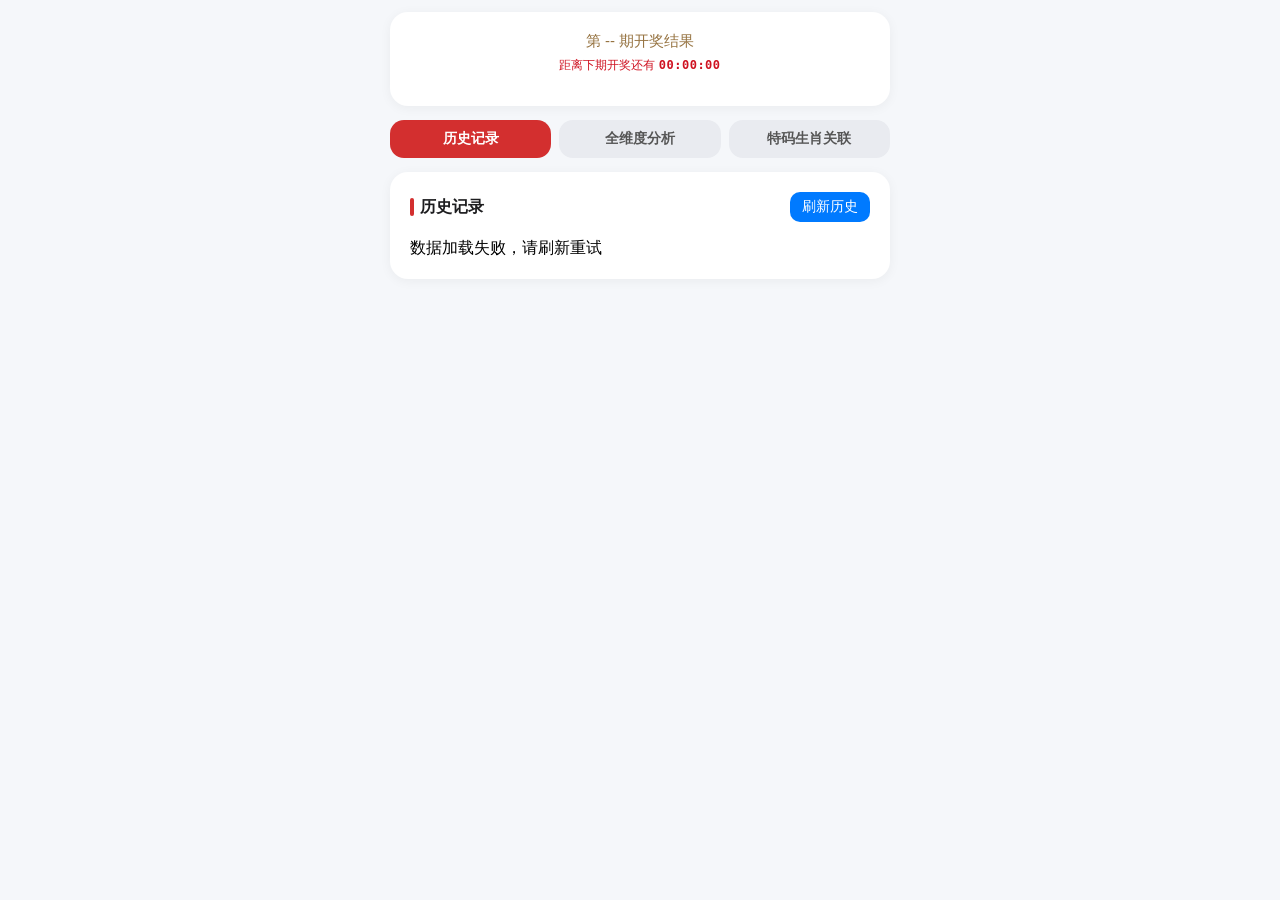
==== commit eeecf589: "测试页 2.0 修改特码逻辑" ====
--- a/index.html
+++ b/index.html
@@ -58,46 +58,64 @@
   cursor: pointer;
 }
 
-.ball-group {
+/* 球号网格布局 —— 确保一行显示 6+1 */
+.ball-grid {
+  display: grid;
+  gap: 6px;
+  align-items: center;
+  justify-items: center;
+  margin: 12px 0;
+}
+.latest-grid {
+  grid-template-columns: repeat(8, minmax(0, 1fr));
+}
+.history-grid {
+  grid-template-columns: repeat(8, minmax(0, 1fr));
+}
+.ball-grid .ball-item {
+  width: 100%;
+  min-width: 0;
+}
+.ball-grid .ball {
+  width: 100%;
+  aspect-ratio: 1 / 1;
+  font-size: clamp(14px, 4vw, 20px);
   display: flex;
-  align-items: flex-start;
+  align-items: center;
   justify-content: center;
-  gap: 8px;
-  margin: 12px 0;
-  flex-wrap: wrap;
-}
-.ball-item {
-  display: flex;
-  flex-direction: column;
-  align-items: center;
-  gap: 4px;
-  min-width: 38px;
-}
-.ball {
-  width: 38px;
-  height: 38px;
   border-radius: 50%;
   color: #fff;
   font-weight: 700;
-  font-size: 17px;
-  display: flex;
-  align-items: center;
-  justify-content: center;
   box-shadow: 0 3px 10px rgba(0,0,0,0.12);
 }
-.ball.red { background: radial-gradient(circle at 30% 30%, #ff4d4f, #cf1322); }
-.ball.blue { background: radial-gradient(circle at 30% 30%, #40a9ff, #096dd9); }
-.ball.green { background: radial-gradient(circle at 30% 30%, #73d13d, #389e0d); }
+.ball-grid .ball.red { background: radial-gradient(circle at 30% 30%, #ff4d4f, #cf1322); }
+.ball-grid .ball.blue { background: radial-gradient(circle at 30% 30%, #40a9ff, #096dd9); }
+.ball-grid .ball.green { background: radial-gradient(circle at 30% 30%, #73d13d, #389e0d); }
+.history-grid .ball {
+  font-size: clamp(12px, 3.5vw, 16px);
+}
+.ball-grid .ball-sep {
+  font-size: clamp(18px, 5vw, 24px);
+  font-weight: bold;
+  line-height: 1;
+  color: #999;
+}
 .ball-zodiac {
-  font-size: 12px;
+  font-size: 10px;
   color: #333;
   font-weight: 600;
-}
-.ball-sep {
-  font-size: 22px;
-  color: #999;
-  line-height: 38px;
-  padding: 0 2px;
+  margin-top: 2px;
+  text-align: center;
+  white-space: nowrap;
+  overflow-x: hidden;
+  text-overflow: ellipsis;
+  max-width: 100%;
+}
+.history-grid .ball-zodiac {
+  font-size: 9px;
+}
+.latest-grid .ball-zodiac {
+  font-size: 11px;
 }
 
 .tab-bar {
@@ -140,7 +158,6 @@
   margin-bottom: 8px;
   text-align: left;
 }
-.history-item .ball-group { justify-content: flex-start; gap: 8px; }
 .load-more {
   text-align: center;
   padding: 12px;
@@ -210,7 +227,6 @@
 .hot-card .label {
   font-size: 12px;
   color: #8A8A93;
-  font-weight: 500;
   margin-bottom: 6px;
 }
 .hot-card .value {
@@ -380,7 +396,6 @@
   letter-spacing: 0.5px;
 }
 
-/* 生肖关联专用样式 */
 .core-conclusion {
   background: #FFF5F5;
   border-radius: 12px;
@@ -462,7 +477,6 @@
 <body>
 <div class="container">
 
-  <!-- 最新开奖 + 倒计时模块 -->
   <div class="card latest-card">
     <div style="text-align:center; margin-bottom:12px;">
       <div style="font-size:15px; color:#967341;">第 <span id="curExpect">--</span> 期开奖结果</div>
@@ -470,17 +484,15 @@
         距离下期开奖还有 <span class="num" id="countdown">00:00:00</span>
       </div>
     </div>
-    <div class="ball-group" id="latestBalls"></div>
+    <div id="latestBalls"></div>
   </div>
 
-  <!-- 标签栏 -->
   <div class="tab-bar">
     <button class="tab-btn active" id="tabHistory">历史记录</button>
     <button class="tab-btn analyze" id="tabAnalysis">全维度分析</button>
     <button class="tab-btn zodiac" id="tabZodiac">特码生肖关联</button>
   </div>
 
-  <!-- 1. 历史记录模块 -->
   <div class="tab-panel active" id="historyPanel">
     <div class="card">
       <div class="card-title-row">
@@ -492,7 +504,6 @@
     </div>
   </div>
 
-  <!-- 2. 全维度分析模块 -->
   <div class="tab-panel" id="analysisPanel">
     <div class="card">
       <div class="card-title">特码全维度统计</div>
@@ -654,18 +665,19 @@
         </div>
       </div>
 
-      <div class="sub-title" style="color:#d32f2f">综合热门特码</div>
-      <div class="item-full">特码热门TOP5 → <span id="hotNumber" style="color:#d32f2f;font-weight:700;">--</span></div>
+      <div class="sub-title" style="color:#d32f2f">综合热门特码 TOP5</div>
+      <div class="item-full">
+        特码热门TOP5（生肖+尾数+五行组合）→
+        <span id="hotNumber" style="color:#d32f2f;font-weight:700;">--</span>
+      </div>
     </div>
   </div>
 
-  <!-- 3. 特码生肖关联模块（新增数量选择器） -->
   <div class="tab-panel" id="zodiacAnalysisPanel">
     <div class="card">
       <div class="card-title-row">
         <div class="card-title" style="color:#13a662;">特码生肖·尾数关联</div>
       </div>
-      <!-- 新增：期数+号码数量双筛选栏 -->
       <div class="filter-bar">
         <select id="zodiacAnalyzeSelect" class="filter-select">
           <option value="10">最近10期</option>
@@ -674,7 +686,6 @@
           <option value="all">全年数据</option>
         </select>
         <input type="number" id="zodiacCustomNum" class="filter-input" placeholder="自定义期数">
-        <!-- 新增：号码数量选择器 -->
         <select id="numCountSelect" class="filter-select">
           <option value="5" selected>5个号</option>
           <option value="10">10个号</option>
@@ -707,7 +718,7 @@
         <div class="sub-title" style="color:#13a662;">④ 高遗漏生肖（反弹关注）</div>
         <div class="data-grid-z data-grid-3" id="zodiacMissGrid"></div>
 
-        <div class="final-recommend-z" id="zodiacFinalNum">✅ 精选特码：--</div>
+        <div class="final-recommend-z" id="zodiacFinalNum">✅ 精选特码（遗漏反弹精选）：--</div>
       </div>
     </div>
   </div>
@@ -715,16 +726,13 @@
 </div>
 
 <script>
-// ===================== 全局常量 & 工具函数（生肖全简体）=====================
 const API = {
   history: 'https://history.macaumarksix.com/history/macaujc2/y/'
 };
 const YEAR = new Date().getFullYear();
-// 所有生肖常量100%使用简体汉字
 const zodiacAll = ["鼠","牛","虎","兔","龙","蛇","马","羊","猴","鸡","狗","猪"];
 const homeZodiac = ['鼠','牛','兔','马','羊','鸡','狗','猪'];
 const wildZodiac = ['虎','龙','蛇','猴'];
-// 繁体→简体生肖映射表，自动兼容API返回的繁体
 const zodiacTradToSimp = {
   '鼠': '鼠', '牛': '牛', '虎': '虎', '兔': '兔',
   '龍': '龙', '龙': '龙', '蛇': '蛇', '馬': '马', '马': '马',
@@ -735,17 +743,14 @@
 const $ = id => document.getElementById(id);
 const pad = n => String(n).padStart(2, '0');
 
-// 安全取值
 const getVal = (obj, path, def = '') => {
   return path.split('.').reduce((o, k) => (o || {})[k], obj) ?? def;
 };
 
-// 【核心】仅取第7位特码信息，自动将生肖转为简体
 const getSpecial = item => {
   const codeArr = getVal(item, 'openCode', '0,0,0,0,0,0,0').split(',');
   const waveArr = getVal(item, 'wave', 'red,red,red,red,red,red,red').split(',');
   const zodArrRaw = getVal(item, 'zodiac', ',,,,,,,,,,,,').split(',');
-  // 自动将所有生肖转为简体
   const zodArr = zodArrRaw.map(z => zodiacTradToSimp[z] || z);
   const te = Math.max(0, Number(codeArr[6]));
   return {
@@ -758,12 +763,10 @@
     big: te >= 25,
     animal: homeZodiac.includes(zodArr[6]) ? '家禽' : '野兽',
     wuxing: getWuxing(te),
-    // 完整简体生肖数组，用于历史记录渲染
     fullZodArr: zodArr
   };
 };
 
-// 五行标准规则
 const getWuxing = n => {
   const m = n % 10;
   if ([0,5].includes(m)) return '金';
@@ -773,7 +776,6 @@
   return '土';
 };
 
-// 生肖冷热等级标准
 const getZodiacLevel = (count, miss, total) => {
   const avgCount = total / 12;
   if (count >= avgCount * 1.5 && miss <= 3) return { cls: 'hot', text: '热' };
@@ -781,7 +783,6 @@
   return { cls: 'warm', text: '温' };
 };
 
-// 完整排行渲染
 const renderFullRank = (containerId, dataObj, total) => {
   if (total === 0) { $(containerId).innerHTML = ''; return; }
   const sorted = Object.entries(dataObj).sort((a, b) => b[1] - a[1]);
@@ -808,30 +809,132 @@
   $(containerId).innerHTML = html;
 };
 
-// 热门值获取
 const getTopHot = (arr, limit = 2) => {
   return arr.sort((a, b) => b[1] - a[1]).slice(0, limit).map(i => i[0]).join(' / ');
 };
 
-// ===================== 全局状态 =====================
 let state = {
   historyData: [],
   analyzeLimit: 30,
-  selectedNumCount: 5, // 新增：精选特码数量，默认5个
+  selectedNumCount: 5,
   showCount: 20,
   autoRefreshTimer: null
 };
 
-// ===================== 全维度分析计算&渲染（统一规则：数组前=最新）=====================
+// 构建球号（不再内联宽高，完全由CSS控制）
+function buildBall(num, color, zodiac) {
+  return `
+    <div class="ball-item">
+      <div class="ball ${color}">${num}</div>
+      <div class="ball-zodiac">${zodiac}</div>
+    </div>`;
+}
+
+function getCustomTop5() {
+  const list = state.historyData.slice(0, state.analyzeLimit);
+  if (!list.length) return [];
+
+  const zodCount = {};
+  zodiacAll.forEach(z => zodCount[z] = 0);
+  const tailCount = {};
+  for (let t=0;t<=9;t++) tailCount[t] = 0;
+  const wxCount = {金:0,木:0,水:0,火:0,土:0};
+
+  list.forEach(item => {
+    const s = getSpecial(item);
+    if (zodiacAll.includes(s.zod)) zodCount[s.zod]++;
+    tailCount[s.tail]++;
+    wxCount[s.wuxing]++;
+  });
+
+  const topZod = Object.entries(zodCount).sort((a,b)=>b[1]-a[1]).slice(0,3).map(x=>x[0]);
+  const topTail = Object.entries(tailCount).sort((a,b)=>b[1]-a[1]).slice(0,3).map(x=>Number(x[0]));
+  const topWx = Object.entries(wxCount).sort((a,b)=>b[1]-a[1]).slice(0,2).map(x=>x[0]);
+
+  const numZodMap = new Map();
+  if (state.historyData[0]) {
+    const codes = getVal(state.historyData[0], 'openCode', '').split(',');
+    const zods = getVal(state.historyData[0], 'zodiac', '').split(',').map(z=>zodiacTradToSimp[z]||z);
+    codes.forEach((n,i)=>{
+      const num = Number(n);
+      if (num && zods[i]) numZodMap.set(num, zods[i]);
+    });
+  }
+
+  const candidates = [];
+  for (let n=1;n<=49;n++) {
+    const z = numZodMap.get(n);
+    const t = n % 10;
+    const wx = getWuxing(n);
+    if (topZod.includes(z) && topTail.includes(t) && topWx.includes(wx)) {
+      candidates.push(n);
+    }
+  }
+
+  const unique = [...new Set(candidates)];
+  unique.sort((a,b)=>a-b);
+  return unique.slice(0,5).map(pad);
+}
+
+function getCustomSelect() {
+  const list = state.historyData.slice(0, state.analyzeLimit);
+  if (!list.length) return [];
+
+  const recent5 = new Set();
+  list.slice(0,5).forEach(item=>{
+    recent5.add(getSpecial(item).te);
+  });
+
+  const countMap = {};
+  const lastIdx = {};
+  for (let n=1;n<=49;n++) {
+    countMap[n] = 0;
+    lastIdx[n] = -1;
+  }
+
+  list.forEach((item, idx)=>{
+    const te = getSpecial(item).te;
+    countMap[te]++;
+    lastIdx[te] = idx;
+  });
+
+  const total = list.length;
+  const avgMissTotal = total / 49;
+
+  const pool = [];
+  for (let n=1;n<=49;n++) {
+    if (recent5.has(n)) continue;
+    const cnt = countMap[n];
+    const miss = lastIdx[n] === -1 ? total : lastIdx[n];
+    const avg = cnt > 0 ? total / cnt : total;
+    if (miss >= avg && miss <= avg * 2.5 && cnt >= 1) {
+      const score = cnt * 10 + (10 - Math.min(miss,10));
+      pool.push({ num:n, score });
+    }
+  }
+
+  pool.sort((a,b)=>b.score - a.score);
+  const need = state.selectedNumCount;
+  let res = pool.slice(0, need).map(x=>x.num);
+
+  if (res.length < need) {
+    const fill = [];
+    for (let n=1;n<=49;n++) {
+      if (!recent5.has(n) && !res.includes(n)) fill.push(n);
+    }
+    res = res.concat(fill).slice(0, need);
+  }
+
+  res.sort((a,b)=>a-b);
+  return res.map(pad);
+}
+
 function calcFullAnalysis() {
   const { historyData, analyzeLimit } = state;
   if (!historyData.length) return null;
-
-  // 严格遵循：slice(0, limit) 取最新的limit期，数组0=最新
   const list = historyData.slice(0, Math.min(analyzeLimit, historyData.length));
   const total = list.length;
 
-  // 初始化统计对象
   const singleDouble = { 单: 0, 双: 0 };
   const bigSmall = { 大: 0, 小: 0 };
   const range = { '1-9': 0, '10-19': 0, '20-29': 0, '30-39': 0, '40-49': 0 };
@@ -841,79 +944,67 @@
   const wuxing = { 金: 0, 木: 0, 水: 0, 火: 0, 土: 0 };
   const animal = { 家禽: 0, 野兽: 0 };
   const zodiac = {}; zodiacAll.forEach(z => zodiac[z] = 0);
-  const numCount = {}; for (let i = 1; i <= 49; i++) numCount[pad(i)] = 0;
-  const lastAppear = {}; for (let i = 1; i <= 49; i++) lastAppear[i] = -1;
-
-  // 循环统计：从最新到旧遍历，仅第一次出现记录索引（最新位置）
+
   list.forEach((item, idx) => {
     const s = getSpecial(item);
     s.odd ? singleDouble.单++ : singleDouble.双++;
     s.big ? bigSmall.大++ : bigSmall.小++;
-    s.te <= 9 ? range['1-9']++ : s.te <= 19 ? range['10-19']++ : s.te <= 29 ? range['20-29']++ : s.te <= 39 ? range['30-39']++ : range['40-49']++;
+    s.te <= 9 ? range['1-9']++ : s.te <=19 ? range['10-19']++ : s.te <=29 ? range['20-29']++ : s.te <=39 ? range['30-39']++ : range['40-49']++;
     head[s.head]++; tail[s.tail]++;
     s.wave === 'red' ? color.红++ : s.wave === 'blue' ? color.蓝++ : color.绿++;
     wuxing[s.wuxing]++; animal[s.animal]++;
     if (zodiacAll.includes(s.zod)) zodiac[s.zod]++;
-    numCount[pad(s.te)]++;
-    if (lastAppear[s.te] === -1) lastAppear[s.te] = idx;
   });
 
-  // 遗漏计算
+  const hotSD = Object.entries(singleDouble).sort((a,b)=>b[1]-a[1])[0];
+  const hotBS = Object.entries(bigSmall).sort((a,b)=>b[1]-a[1])[0];
+  const hotHead = Object.entries(head).sort((a,b)=>b[1]-a[1])[0];
+  const hotTail = Object.entries(tail).sort((a,b)=>b[1]-a[1])[0];
+  const hotColor = Object.entries(color).sort((a,b)=>b[1]-a[1])[0];
+  const hotWx = Object.entries(wuxing).sort((a,b)=>b[1]-a[1])[0];
+  const hotZod = Object.entries(zodiac).sort((a,b)=>b[1]-a[1]).slice(0,3).map(i=>i[0]).join('、');
+  const hotAni = Object.entries(animal).sort((a,b)=>b[1]-a[1])[0];
+
+  const lastIdx = {};
+  for (let n=1;n<=49;n++) lastIdx[n] = -1;
+  list.forEach((item, idx) => {
+    const te = getSpecial(item).te;
+    lastIdx[te] = idx;
+  });
   let totalMissSum = 0, maxMiss = 0, hot = 0, warm = 0, cold = 0;
-  const allMiss = [];
-  for (let m = 1; m <= 49; m++) {
-    const p = lastAppear[m];
-    const currentMiss = p === -1 ? total : p;
-    allMiss.push(currentMiss);
-    totalMissSum += currentMiss;
-    if (currentMiss > maxMiss) maxMiss = currentMiss;
-    if (currentMiss <= 3) hot++;
-    else if (currentMiss <= 9) warm++;
+  for (let n=1;n<=49;n++) {
+    const miss = lastIdx[n] === -1 ? total : lastIdx[n];
+    totalMissSum += miss;
+    if (miss > maxMiss) maxMiss = miss;
+    if (miss <= 3) hot++;
+    else if (miss <= 9) warm++;
     else cold++;
   }
   const avgMiss = (totalMissSum / 49).toFixed(1);
-  const curMaxMiss = Math.max(...allMiss);
-
-  // 连出计算：从最新到旧判断
-  let curStreak = 1, maxStreak = 1, current = 1;
+  const curMaxMiss = maxMiss;
+
+  let currentStreak = 1;
+  let maxStreak = 1;
   if (list.length >= 2) {
-    const firstShape = `${getSpecial(list[0]).odd}_${getSpecial(list[0]).big}`;
+    const firstKey = `${getSpecial(list[0]).odd}_${getSpecial(list[0]).big}`;
+    let cur = 1;
     for (let i = 1; i < list.length; i++) {
-      const s = getSpecial(list[i]);
-      const shape = `${s.odd}_${s.big}`;
-      if (shape === firstShape) curStreak++;
-      else break;
-    }
-    let prevShape = `${getSpecial(list[0]).odd}_${getSpecial(list[0]).big}`;
-    for (let i = 1; i < list.length; i++) {
-      const s = getSpecial(list[i]);
-      const shape = `${s.odd}_${s.big}`;
-      if (shape === prevShape) {
-        current++;
-        if (current > maxStreak) maxStreak = current;
+      const key = `${getSpecial(list[i]).odd}_${getSpecial(list[i]).big}`;
+      if (key === firstKey) {
+        cur++;
+        maxStreak = Math.max(maxStreak, cur);
       } else {
-        current = 1;
-        prevShape = shape;
+        break;
       }
     }
-  }
-
-  // 热门排序
-  const hotSD = Object.entries(singleDouble).sort((a, b) => b[1] - a[1])[0];
-  const hotBS = Object.entries(bigSmall).sort((a, b) => b[1] - a[1])[0];
-  const hotHead = Object.entries(head).sort((a, b) => b[1] - a[1])[0];
-  const hotTail = Object.entries(tail).sort((a, b) => b[1] - a[1])[0];
-  const hotColor = Object.entries(color).sort((a, b) => b[1] - a[1])[0];
-  const hotWx = Object.entries(wuxing).sort((a, b) => b[1] - a[1])[0];
-  const hotZod = Object.entries(zodiac).sort((a, b) => b[1] - a[1]).slice(0, 3).map(i => i[0]).join('、');
-  const hotAni = Object.entries(animal).sort((a, b) => b[1] - a[1])[0];
-  const hotNum = Object.entries(numCount).sort((a, b) => b[1] - a[1]).slice(0, 5).map(i => i[0]).join(' ');
+    currentStreak = cur;
+  }
 
   return {
-    total, singleDouble, bigSmall, range, head, tail, color, wuxing, animal, zodiac, numCount,
-    hotSD, hotBS, hotHead, hotTail, hotColor, hotWx, hotZod, hotAni, hotNum,
-    miss: { curMaxMiss, avgMiss, maxMiss, hot, warm, cold },
-    streak: { curStreak, maxStreak }
+    total, singleDouble, bigSmall, range, head, tail, color, wuxing, animal, zodiac,
+    hotSD, hotBS, hotHead, hotTail, hotColor, hotWx, hotZod, hotAni,
+    miss:{curMaxMiss, avgMiss, maxMiss, hot, warm, cold},
+    streak:{curStreak: currentStreak, maxStreak}
   };
 }
 
@@ -927,14 +1018,12 @@
   $('hotWrap').style.display = 'block';
   $('emptyTip').style.display = 'none';
 
-  // 热门卡片赋值
   $('hotShape').innerText = `${data.hotSD[0]} / ${data.hotBS[0]}`;
   $('hotZodiac').innerText = data.hotZod;
   $('hotHeadTail').innerText = `${data.hotHead[0]}头 / ${data.hotTail[0]}尾`;
   $('hotColorWx').innerText = `${data.hotColor[0]} / ${data.hotWx[0]}`;
   $('hotMiss').innerText = `热:${data.miss.hot} 温:${data.miss.warm} 冷:${data.miss.cold} | 最大遗漏:${data.miss.maxMiss}期`;
 
-  // 基础数值赋值
   $('odd').innerText = data.singleDouble.单;
   $('even').innerText = data.singleDouble.双;
   $('big').innerText = data.bigSmall.大;
@@ -960,7 +1049,6 @@
   $('aniHome').innerText = data.animal.家禽;
   $('aniWild').innerText = data.animal.野兽;
 
-  // 热门展示
   $('hotShape2').innerText = getTopHot(Object.entries(data.singleDouble).concat(Object.entries(data.bigSmall)));
   $('hotRange2').innerText = getTopHot(Object.entries(data.range));
   $('hotHead2').innerText = getTopHot(Object.entries(data.head));
@@ -968,29 +1056,26 @@
   $('hotColor2').innerText = getTopHot(Object.entries(data.color));
   $('hotWuxing2').innerText = getTopHot(Object.entries(data.wuxing));
   $('hotAnimal').innerText = getTopHot(Object.entries(data.animal));
-  $('hotZodiac2').innerText = Object.entries(data.zodiac).sort((a, b) => b[1] - a[1]).slice(0, 5).map(i => `${i[0]}(${i[1]})`).join(' ');
-  $('hotNumber').innerText = data.hotNum;
-
-  // 遗漏&连出
+  $('hotZodiac2').innerText = Object.entries(data.zodiac).sort((a,b)=>b[1]-a[1]).slice(0,5).map(i=>`${i[0]}(${i[1]})`).join(' ');
+  $('hotNumber').innerText = getCustomTop5().join(' ') || '无';
+
   $('missCur').innerText = data.miss.curMaxMiss;
   $('missAvg').innerText = data.miss.avgMiss;
   $('missMax').innerText = data.miss.maxMiss;
   $('missHot').innerText = data.miss.hot;
   $('missWarm').innerText = data.miss.warm;
   $('missCold').innerText = data.miss.cold;
-  $('hotColdTip').innerText = `热:${data.miss.hot} 温:${data.miss.warm} 冷:${data.miss.cold}`;
+  $('hotColdTip').innerHTML = `热:${data.miss.hot} 温:${data.miss.warm} 冷:${data.miss.cold}`;
   $('streakCur').innerText = data.streak.curStreak;
   $('streakMax').innerText = data.streak.maxStreak;
-  $('streakTip').innerText = `当前:${data.streak.curStreak}期 最长:${data.streak.maxStreak}期`;
-
-  // 尾数行渲染
+  $('streakTip').innerHTML = `当前:${data.streak.curStreak}期 最长:${data.streak.maxStreak}期`;
+
   let tailHtml = '';
   for (let t = 0; t <= 9; t++) {
     tailHtml += `<div class="analysis-item"><div class="label">尾${t}</div><div class="value">${data.tail[t]}</div></div>`;
   }
   $('tailRow').innerHTML = tailHtml;
 
-  // 完整排行渲染
   renderFullRank('singleDoubleRank', data.singleDouble, data.total);
   renderFullRank('bigSmallRank', data.bigSmall, data.total);
   renderFullRank('rangeRank', data.range, data.total);
@@ -1002,24 +1087,20 @@
   renderFullRank('zodiacRank', data.zodiac, data.total);
 }
 
-// ===================== 特码生肖关联计算&渲染（已修改闭环精选逻辑）=====================
 function calcZodiacAnalysis() {
   const { historyData, analyzeLimit } = state;
   if (!historyData.length || historyData.length < 2) return null;
 
-  // 严格遵循：slice(0, limit) 取最新的limit期，数组0=最新
   const list = historyData.slice(0, Math.min(analyzeLimit, historyData.length));
   const total = list.length;
   const avgExpect = total / 12;
 
-  // 初始化统计对象
   const zodCount = {};
   const lastAppear = {};
   zodiacAll.forEach(z => { zodCount[z] = 0; lastAppear[z] = -1; });
   const tailZodMap = {}; for (let t = 0; t <= 9; t++) tailZodMap[t] = {};
   const followMap = {};
 
-  // 循环统计：从最新到旧遍历，仅第一次出现记录索引（最新位置）
   list.forEach((item, idx) => {
     const s = getSpecial(item);
     if (zodiacAll.includes(s.zod)) {
@@ -1031,7 +1112,6 @@
     }
   });
 
-  // 上期→本期跟随统计：上期=索引i-1，本期=索引i，正确对应新→旧
   for (let i = 1; i < list.length; i++) {
     const preZod = getSpecial(list[i-1]).zod;
     const curZod = getSpecial(list[i]).zod;
@@ -1041,7 +1121,6 @@
     }
   }
 
-  // 正确的遗漏期数计算：索引越小越新，遗漏越少
   const zodMiss = {};
   const zodAvgMiss = {};
   zodiacAll.forEach(z => {
@@ -1049,7 +1128,6 @@
     zodAvgMiss[z] = zodCount[z] > 0 ? (total / zodCount[z]).toFixed(1) : total;
   });
 
-  // 热门排序
   const topZod = Object.entries(zodCount).sort((a, b) => b[1] - a[1]);
   const topTail = Array.from({ length: 10 }, (_, t) => ({
     t, sum: Object.values(tailZodMap[t]).reduce((a, b) => a + b, 0)
@@ -1068,12 +1146,10 @@
   $('zodiacEmptyTip').style.display = 'none';
   $('zodiacContent').style.display = 'block';
 
-  // 共振组合
   $('combo1').innerText = `1. 首选：尾${data.topTail[0]?.t ?? '-'} + ${data.topZod[0]?.[0] ?? '-'}（出现${data.topZod[0]?.[1] ?? 0}次）`;
   $('combo2').innerText = `2. 次选：尾${data.topTail[1]?.t ?? '-'} + ${data.topZod[1]?.[0] ?? '-'}（出现${data.topZod[1]?.[1] ?? 0}次）`;
   $('combo3').innerText = `3. 备选：尾${data.topTail[2]?.t ?? '-'} + ${data.topZod[2]?.[0] ?? '-'}（出现${data.topZod[2]?.[1] ?? 0}次）`;
 
-  // 尾数→生肖网格
   let tailHtml = '';
   for (let t = 0; t <= 9; t++) {
     const arr = Object.entries(data.tailZodMap[t]).sort((a, b) => b[1] - a[1]);
@@ -1084,8 +1160,7 @@
   }
   $('tailZodiacGrid').innerHTML = tailHtml;
 
-  // 跟随表格
-  let followHtml = `<tr><th>上期生肖</th><th>首选(次数)</th><th>次选(次数)</th><th>排除生肖</th></tr>`;
+  let followHtml = ` <th>上期生肖</th><th>首选(次数)</th><th>次选(次数)</th><th>排除生肖</th> `;
   const followKeys = Object.keys(data.followMap).slice(0, 4);
   followKeys.forEach(k => {
     const arr = Object.entries(data.followMap[k]).sort((a, b) => b[1] - a[1]);
@@ -1096,7 +1171,6 @@
   });
   $('zodiacFollowTable').innerHTML = followHtml;
 
-  // 12生肖统计
   let zodHtml = '';
   zodiacAll.forEach(z => {
     const cnt = data.zodCount[z];
@@ -1107,7 +1181,6 @@
   });
   $('zodiacTotalGrid').innerHTML = zodHtml;
 
-  // 高遗漏生肖
   const missSort = Object.entries(data.zodMiss).sort((a, b) => b[1] - a[1]).slice(0, 3);
   let missHtml = '';
   missSort.forEach(([z, m]) => {
@@ -1117,87 +1190,21 @@
   });
   $('zodiacMissGrid').innerHTML = missHtml;
 
-  // ===================== 【已升级】闭环精选特码核心逻辑 =====================
-  // 1. 建立当年标准号码-生肖映射（用最新一期API数据，自动适配当年生肖表）
-  const numZodiacMap = new Map();
-  const latestItem = data.list[0];
-  if (latestItem) {
-    const codeArr = getVal(latestItem, 'openCode', '').split(',');
-    const zodArrRaw = getVal(latestItem, 'zodiac', '').split(',');
-    const zodArr = zodArrRaw.map(z => zodiacTradToSimp[z] || z);
-    codeArr.forEach((num, idx) => {
-      const numVal = Number(num);
-      if (numVal && zodArr[idx]) numZodiacMap.set(numVal, zodArr[idx]);
-    });
-  }
-
-  // 2. 锁定核心生肖池：TOP2热门生肖 + 1个高遗漏反弹生肖（筛选逻辑完全不变）
-  const coreZodiacs = data.topZod.slice(0, 2).map(i => i[0]);
-  const missZodiac = Object.entries(data.zodMiss).sort((a, b) => b[1] - a[1]).slice(0, 1).map(i => i[0]);
-  if (missZodiac.length && !coreZodiacs.includes(missZodiac[0])) coreZodiacs.push(missZodiac[0]);
-
-  // 3. 锁定热门尾数TOP3（筛选逻辑完全不变）
-  const hotTails = data.topTail.slice(0, 3).map(i => i.t);
-
-  // 4. 筛选候选号码：核心生肖 + 热门尾数，叠加权重排序（筛选逻辑完全不变）
-  const candidateNums = [];
-  for (let num = 1; num <= 49; num++) {
-    const zod = numZodiacMap.get(num);
-    const tail = num % 10;
-    // 核心过滤条件完全不变
-    if (coreZodiacs.includes(zod) && hotTails.includes(tail)) {
-      const miss = data.zodMiss[zod] || 0;
-      const count = data.zodCount[zod] || 0;
-      candidateNums.push({
-        num,
-        weight: count * 10 + (10 - miss)
-      });
-    }
-  }
-
-  // 5. 按权重从高到低排序，取用户选择的数量（新增动态数量）
-  const targetCount = state.selectedNumCount;
-  candidateNums.sort((a, b) => b.weight - a.weight);
-  let finalNums = candidateNums.slice(0, targetCount).map(i => i.num);
-
-  // 6. 兜底机制：筛选结果不足目标数量时，用近期热门特码补充
-  if (finalNums.length < targetCount) {
-    const fillNums = [...new Set(data.list.map(item => getSpecial(item).te))]
-      .filter(num => !finalNums.includes(num))
-      .slice(0, targetCount - finalNums.length);
-    finalNums.push(...fillNums);
-  }
-
-  // 7. 【新增要求1】按数字大小从小到大排序
-  finalNums.sort((a, b) => a - b);
-
-  // 8. 【新增要求2】统一转为两位数格式（01 02 03...）
-  const finalFormatNums = finalNums.map(num => pad(num));
-
-  // 渲染到页面
-  $('zodiacFinalNum').innerText = `✅ 精选特码：${finalFormatNums.join(' ') || '无'}`;
-}
-
-// ===================== 基础渲染函数 =====================
-function buildBall(num, color, zodiac, size = 38, fs = 17) {
-  return `
-  <div class="ball-item" style="min-width:${size}px;">
-    <div class="ball ${color}" style="width:${size}px;height:${size}px;font-size:${fs}px;">${num}</div>
-    <div class="ball-zodiac">${zodiac}</div>
-  </div>`;
+  const finalFormatNums = getCustomSelect();
+  $('zodiacFinalNum').innerHTML = `✅ 精选特码（遗漏反弹精选）：${finalFormatNums.join(' ') || '无'}`;
 }
 
 function renderLatest(item) {
   if (!item) return;
   const codeArr = getVal(item, 'openCode', '0,0,0,0,0,0,0').split(',');
   const waveArr = getVal(item, 'wave', 'red,red,red,red,red,red,red').split(',');
-  // 渲染时自动转简体
   const s = getSpecial(item);
   const zodArr = s.fullZodArr;
-  let html = '';
-  for (let i = 0; i < 6; i++) html += buildBall(codeArr[i], waveArr[i], zodArr[i]);
-  html += '<div class="ball-sep">+</div>' + buildBall(codeArr[6], waveArr[6], zodArr[6]);
-  $('latestBalls').innerHTML = html;
+  const balls = [];
+  for (let i = 0; i < 6; i++) balls.push(buildBall(codeArr[i], waveArr[i], zodArr[i]));
+  balls.push(`<div class="ball-sep">+</div>`);
+  balls.push(buildBall(codeArr[6], waveArr[6], zodArr[6]));
+  $('latestBalls').innerHTML = `<div class="ball-grid latest-grid">${balls.join('')}</div>`;
   $('curExpect').innerText = getVal(item, 'expect', '--');
 }
 
@@ -1205,27 +1212,26 @@
   const { historyData, showCount } = state;
   const list = historyData.slice(0, showCount);
   if (!list.length) {
-    $('historyList').innerHTML = '<div style="padding:20px;text-align:center;">暂无历史数据</div>';
+    $('historyList').innerHTML = '暂无历史数据';
     return;
   }
   $('historyList').innerHTML = list.map(item => {
     const codeArr = getVal(item, 'openCode', '0,0,0,0,0,0,0').split(',');
     const waveArr = getVal(item, 'wave', 'red,red,red,red,red,red,red').split(',');
-    // 渲染时自动转简体
     const s = getSpecial(item);
     const zodArr = s.fullZodArr;
-    let balls = '';
-    for (let i = 0; i < 6; i++) balls += buildBall(codeArr[i], waveArr[i], zodArr[i], 32, 15);
-    balls += '<div class="ball-sep">+</div>' + buildBall(codeArr[6], waveArr[6], zodArr[6], 32, 15);
+    const balls = [];
+    for (let i = 0; i < 6; i++) balls.push(buildBall(codeArr[i], waveArr[i], zodArr[i]));
+    balls.push(`<div class="ball-sep">+</div>`);
+    balls.push(buildBall(codeArr[6], waveArr[6], zodArr[6]));
     return `
-    <div class="history-item">
-      <div class="history-expect">第${getVal(item, 'expect', '')}期</div>
-      <div class="ball-group">${balls}</div>
-    </div>`;
+      <div class="history-item">
+        <div class="history-expect">第${getVal(item, 'expect', '')}期</div>
+        <div class="ball-grid history-grid">${balls.join('')}</div>
+      </div>`;
   }).join('');
 }
 
-// ===================== 交互函数 =====================
 function toggleDetail(id) {
   const el = $(id);
   const btn = el.previousElementSibling.querySelector('.toggle-btn');
@@ -1233,7 +1239,6 @@
   btn.textContent = el.style.display === 'block' ? '收起详情' : '展开详情';
 }
 
-// 期数同步（全维度→生肖）
 function syncAnalyze() {
   const custom = $('customNum').value.trim();
   const selectVal = $('analyzeSelect').value;
@@ -1246,9 +1251,7 @@
   renderZodiacAnalysis();
 }
 
-// 期数+数量同步（生肖→全维度）
 function syncZodiacAnalyze() {
-  // 期数同步
   const customPeriod = $('zodiacCustomNum').value.trim();
   const selectPeriodVal = $('zodiacAnalyzeSelect').value;
   state.analyzeLimit = customPeriod && !isNaN(customPeriod) && customPeriod > 0
@@ -1257,13 +1260,10 @@
   $('analyzeSelect').value = selectPeriodVal;
   $('customNum').value = customPeriod;
 
-  // 新增：号码数量同步+校验
   const countVal = $('numCountSelect').value;
   const customCount = $('customNumCount').value.trim();
   let finalCount = 5;
-
   if (countVal === 'custom') {
-    // 自定义数量校验：最小1，最大49，非法值默认5
     finalCount = customCount && !isNaN(customCount) && Number(customCount) >= 1 && Number(customCount) <= 49
       ? Number(customCount)
       : 5;
@@ -1271,24 +1271,18 @@
     finalCount = Number(countVal);
   }
   state.selectedNumCount = finalCount;
-
-  // 重新渲染
   renderFullAnalysis();
   renderZodiacAnalysis();
 }
 
-// 新增：号码数量选择器交互
 $('numCountSelect').onchange = function() {
   const isCustom = this.value === 'custom';
   $('customNumCount').style.display = isCustom ? 'inline-block' : 'none';
-  // 非自定义模式直接同步
   if (!isCustom) {
     state.selectedNumCount = Number(this.value);
     renderZodiacAnalysis();
   }
 };
-
-// 新增：自定义数量输入实时同步
 $('customNumCount').oninput = function() {
   const val = this.value.trim();
   if (val && !isNaN(val) && Number(val) >= 1 && Number(val) <= 49) {
@@ -1297,22 +1291,17 @@
   }
 };
 
-// ===================== 核心数据处理（去重+排序固化+简体统一）=====================
 async function refreshHistory() {
-  $('historyList').innerHTML = '<div style="padding:20px;text-align:center;">加载中...</div>';
+  $('historyList').innerHTML = '加载中...';
   try {
     const res = await fetch(API.history + YEAR);
     const data = await res.json();
     let rawData = data.data || [];
-
-    // 1. 过滤无效数据：必须有期号和开奖号码
     rawData = rawData.filter(item => {
       const expect = getVal(item, 'expect', '');
       const openCode = getVal(item, 'openCode', '');
       return expect && openCode && openCode.split(',').length === 7;
     });
-
-    // 2. 强制去重：按期号唯一去重，同一期号仅保留1条
     const uniqueMap = new Map();
     rawData.forEach(item => {
       const expectNum = Number(getVal(item, 'expect', 0));
@@ -1320,29 +1309,23 @@
         uniqueMap.set(expectNum, item);
       }
     });
-
-    // 3. 强制排序：期号降序排列，期数越大越新，永远排在最前面
     let sortedData = Array.from(uniqueMap.values()).sort((a, b) => {
       const expectA = Number(getVal(a, 'expect', 0));
       const expectB = Number(getVal(b, 'expect', 0));
       return expectB - expectA;
     });
-
-    // 4. 赋值全局状态，所有逻辑统一使用这个排序后的数组
     state.historyData = sortedData;
-
-    // 5. 统一渲染：最新开奖直接用排序后的第一条，和历史记录完全一致
     if (sortedData.length > 0) renderLatest(sortedData[0]);
     renderHistory();
     renderFullAnalysis();
     renderZodiacAnalysis();
   } catch (e) {
-    $('historyList').innerHTML = '<div style="padding:20px;text-align:center;color:#d32f2f;">数据加载失败，请刷新重试</div>';
+    console.error(e);
+    $('historyList').innerHTML = '数据加载失败，请刷新重试';
   }
   $('loadMore').style.display = state.historyData.length > state.showCount ? 'block' : 'none';
 }
 
-// ===================== 倒计时&自动刷新 =====================
 function startCountdown() {
   setInterval(() => {
     const now = new Date();
@@ -1381,7 +1364,6 @@
   }, 60000);
 }
 
-// ===================== 标签切换 =====================
 function bindTabs() {
   $('tabHistory').onclick = () => {
     $('tabHistory').classList.add('active');
@@ -1418,7 +1400,6 @@
   };
 }
 
-// ===================== 初始化 =====================
 window.onload = () => {
   bindTabs();
   startCountdown();
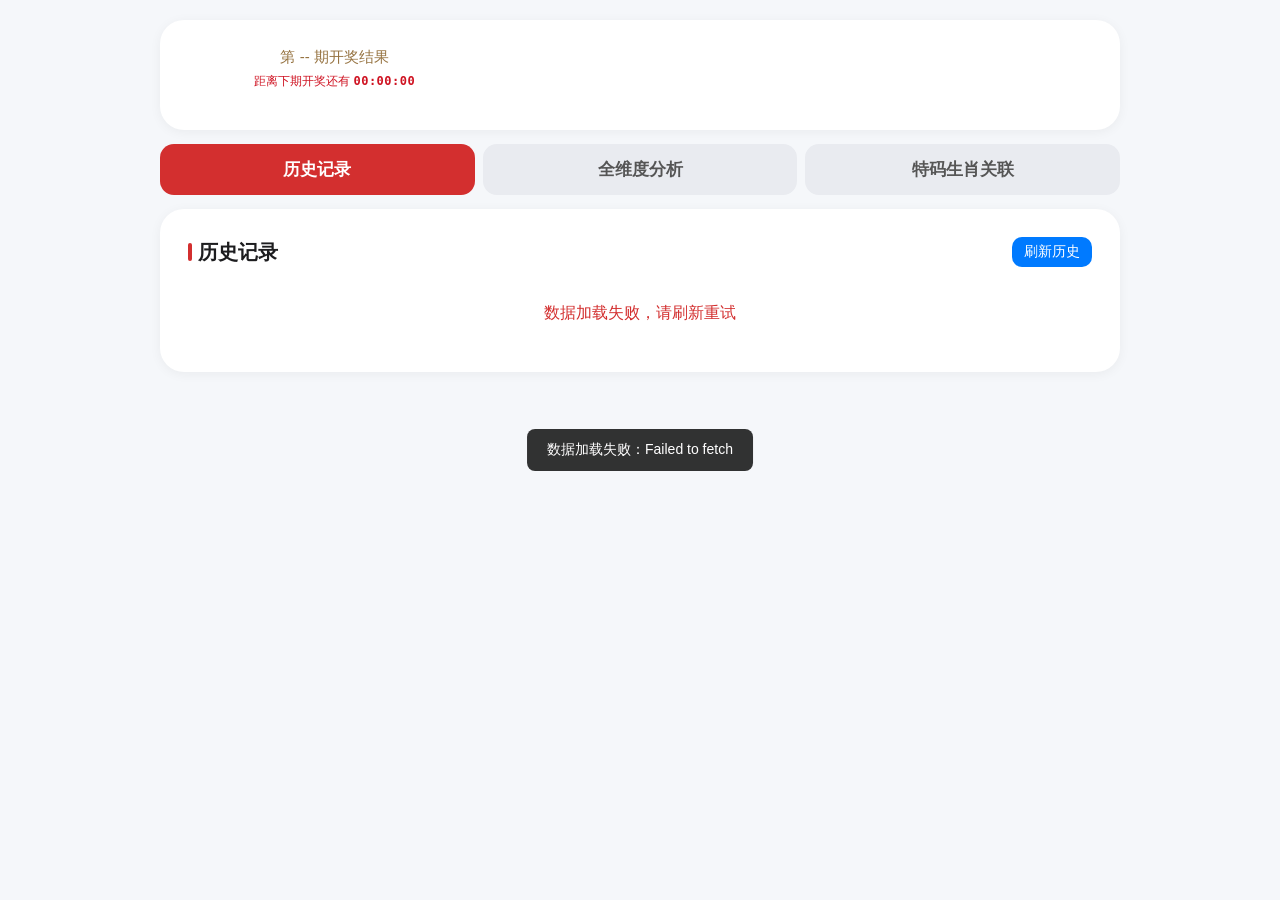
==== commit 909f3a31: "feat(index): 替换为分层架构新版本 (data-action 委托 + 引入全部 JS/CSS)" ====
--- a/index.html
+++ b/index.html
@@ -2,481 +2,14 @@
 <html lang="zh-CN">
 <head>
 <meta charset="UTF-8">
-<meta name="viewport" content="width=device-width, initial-scale=1.0, user-scalable=no">
+<meta name="viewport" content="width=device-width, initial-scale=1.0, maximum-scale=1.0, user-scalable=no, viewport-fit=cover">
 <title>特码全维度分析</title>
-<style>
-* {
-  margin: 0;
-  padding: 0;
-  box-sizing: border-box;
-}
-body {
-  font-family: -apple-system, "Microsoft YaHei", BlinkMacSystemFont, sans-serif;
-  background: #F5F7FA;
-  padding: 12px;
-}
-.container {
-  max-width: 500px;
-  margin: 0 auto;
-}
-
-.card {
-  background: #FFFFFF;
-  border-radius: 18px;
-  padding: 20px;
-  margin-bottom: 14px;
-  box-shadow: 0 2px 12px rgba(0, 0, 0, 0.05);
-}
-.card-title-row {
-  display: flex;
-  justify-content: space-between;
-  align-items: center;
-  margin-bottom: 16px;
-}
-.card-title {
-  font-size: 16px;
-  font-weight: 700;
-  color: #1D1D1F;
-  display: flex;
-  align-items: center;
-  gap: 6px;
-}
-.card-title::before {
-  content: "";
-  width: 4px;
-  height: 18px;
-  background: #d32f2f;
-  border-radius: 2px;
-}
-.refresh-btn {
-  padding: 6px 12px;
-  border-radius: 10px;
-  border: none;
-  background: #007aff;
-  color: #fff;
-  font-size: 14px;
-  cursor: pointer;
-}
-
-/* 球号网格布局 —— 确保一行显示 6+1 */
-.ball-grid {
-  display: grid;
-  gap: 6px;
-  align-items: center;
-  justify-items: center;
-  margin: 12px 0;
-}
-.latest-grid {
-  grid-template-columns: repeat(8, minmax(0, 1fr));
-}
-.history-grid {
-  grid-template-columns: repeat(8, minmax(0, 1fr));
-}
-.ball-grid .ball-item {
-  width: 100%;
-  min-width: 0;
-}
-.ball-grid .ball {
-  width: 100%;
-  aspect-ratio: 1 / 1;
-  font-size: clamp(14px, 4vw, 20px);
-  display: flex;
-  align-items: center;
-  justify-content: center;
-  border-radius: 50%;
-  color: #fff;
-  font-weight: 700;
-  box-shadow: 0 3px 10px rgba(0,0,0,0.12);
-}
-.ball-grid .ball.red { background: radial-gradient(circle at 30% 30%, #ff4d4f, #cf1322); }
-.ball-grid .ball.blue { background: radial-gradient(circle at 30% 30%, #40a9ff, #096dd9); }
-.ball-grid .ball.green { background: radial-gradient(circle at 30% 30%, #73d13d, #389e0d); }
-.history-grid .ball {
-  font-size: clamp(12px, 3.5vw, 16px);
-}
-.ball-grid .ball-sep {
-  font-size: clamp(18px, 5vw, 24px);
-  font-weight: bold;
-  line-height: 1;
-  color: #999;
-}
-.ball-zodiac {
-  font-size: 10px;
-  color: #333;
-  font-weight: 600;
-  margin-top: 2px;
-  text-align: center;
-  white-space: nowrap;
-  overflow-x: hidden;
-  text-overflow: ellipsis;
-  max-width: 100%;
-}
-.history-grid .ball-zodiac {
-  font-size: 9px;
-}
-.latest-grid .ball-zodiac {
-  font-size: 11px;
-}
-
-.tab-bar {
-  display: flex;
-  gap: 8px;
-  margin-bottom: 14px;
-}
-.tab-btn {
-  flex: 1;
-  padding: 10px 6px;
-  border-radius: 14px;
-  border: none;
-  font-size: 14px;
-  font-weight: 600;
-  background: #E9EBF0;
-  color: #555;
-  cursor: pointer;
-  transition: 0.2s ease;
-}
-.tab-btn.active {
-  background: #d32f2f;
-  color: #fff;
-}
-.tab-btn.analyze.active {
-  background: #007aff;
-  color: #fff;
-}
-.tab-btn.zodiac.active {
-  background: #13a662;
-  color: #fff;
-}
-
-.history-item {
-  padding: 14px 0;
-  border-bottom: 1px solid #F0F0F5;
-}
-.history-expect {
-  font-size: 14px;
-  color: #666;
-  margin-bottom: 8px;
-  text-align: left;
-}
-.load-more {
-  text-align: center;
-  padding: 12px;
-  background: #F5F7FA;
-  border-radius: 12px;
-  color: #007aff;
-  font-size: 14px;
-  font-weight: 500;
-  cursor: pointer;
-  margin-top: 10px;
-}
-
-.filter-bar {
-  display: flex;
-  align-items: center;
-  gap: 8px;
-  margin-bottom: 18px;
-  flex-wrap: wrap;
-}
-.filter-select, .filter-input, .filter-btn {
-  border: 1px solid #E5E7EB;
-  border-radius: 12px;
-  padding: 10px 8px;
-  font-size: 13px;
-  background: #fff;
-  transition: border 0.2s;
-}
-.filter-select:focus, .filter-input:focus {
-  border-color: #007aff;
-  outline: none;
-}
-.filter-select { flex: 1; min-width: 70px; }
-.filter-input { flex: 0.8; min-width: 60px; }
-.filter-btn {
-  background: #007aff;
-  color: #fff;
-  border: none;
-  cursor: pointer;
-  font-weight: 600;
-  flex-shrink: 0;
-}
-
-.hot-wrap-title {
-  font-size: 17px;
-  font-weight: 800;
-  color: #d32f2f;
-  margin: 12px 0 16px;
-}
-.hot-grid {
-  display: grid;
-  grid-template-columns: 1fr 1fr;
-  gap: 12px;
-  margin-bottom: 20px;
-}
-.hot-card {
-  background: #fff;
-  border-radius: 14px;
-  padding: 16px 14px;
-  border-left: 5px solid #d32f2f;
-  box-shadow: 0 2px 8px rgba(211, 47, 47, 0.05);
-}
-.hot-card.full {
-  grid-column: span 2;
-  border-left-color: #007aff;
-  background: #fff;
-}
-.hot-card .label {
-  font-size: 12px;
-  color: #8A8A93;
-  margin-bottom: 6px;
-}
-.hot-card .value {
-  font-size: 17px;
-  font-weight: 800;
-  color: #1D1D1F;
-  line-height: 1.3;
-}
-.hot-card.full .value {
-  color: #007aff;
-  font-size: 16px;
-}
-
-.rank-box {
-  margin-top: 14px;
-  background: #fff;
-  border-radius: 12px;
-  padding: 12px;
-  box-shadow: 0 1px 4px rgba(0,0,0,0.03);
-}
-.rank-header {
-  display: flex;
-  padding: 6px 0 8px;
-  font-size: 11px;
-  color: #8A8A93;
-  border-bottom: 1px solid #E5E7EB;
-}
-.rank-header .rank-no { width: 32px; text-align: center; }
-.rank-header .rank-name { flex: 1; padding: 0 6px; }
-.rank-header .rank-count { width: 42px; text-align: right; }
-.rank-header .rank-rate { width: 48px; text-align: right; }
-.rank-header .rank-miss { width: 48px; text-align: right; }
-
-.rank-row {
-  display: flex;
-  padding: 8px 0;
-  font-size: 12px;
-  border-bottom: 1px solid #F0F0F5;
-  align-items: center;
-}
-.rank-row:last-child { border-bottom: none; }
-.rank-row .rank-no {
-  width: 32px;
-  text-align: center;
-  font-weight: 700;
-  color: #d32f2f;
-}
-.rank-row .rank-name { flex: 1; padding: 0 6px; }
-.rank-row .rank-count {
-  width: 42px;
-  text-align: right;
-  font-weight: 600;
-}
-.rank-row .rank-rate {
-  width: 48px;
-  text-align: right;
-  color: #8A8A93;
-}
-.rank-row .rank-miss {
-  width: 48px;
-  text-align: right;
-  color: #8A8A93;
-}
-
-.sub-title {
-  font-size: 15px;
-  font-weight: 700;
-  margin: 20px 0 12px;
-  color: #1D1D1F;
-  display: flex;
-  justify-content: space-between;
-  align-items: center;
-}
-.hot-tag {
-  display: inline-block;
-  background: #FFECEC;
-  color: #d32f2f;
-  font-size: 11px;
-  font-weight: 600;
-  padding: 2px 6px;
-  border-radius: 6px;
-  margin-left: 6px;
-}
-.toggle-btn {
-  font-size: 12px;
-  font-weight: 600;
-  color: #007aff;
-  background: #F0F5FF;
-  padding: 4px 10px;
-  border-radius: 10px;
-  cursor: pointer;
-  border: none;
-  transition: background 0.2s;
-}
-.toggle-btn:hover {
-  background: #E0EDFF;
-}
-
-.analysis-row {
-  display: flex;
-  flex-wrap: wrap;
-  gap: 10px;
-  margin-bottom: 12px;
-}
-.analysis-grid {
-  display: grid;
-  grid-template-columns: repeat(2, 1fr);
-  gap: 10px;
-  margin: 10px 0;
-}
-.analysis-item {
-  flex: 1;
-  min-width: 72px;
-  background: #F7F8FA;
-  padding: 12px 10px;
-  border-radius: 12px;
-  text-align: center;
-  font-size: 12px;
-}
-.analysis-item .label {
-  color: #8A8A93;
-  font-size: 11px;
-  margin-bottom: 4px;
-}
-.analysis-item .value {
-  font-weight: 700;
-  font-size: 15px;
-  color: #007aff;
-}
-
-.item-full {
-  background: #F7F8FA;
-  padding: 12px 14px;
-  border-radius: 12px;
-  margin-bottom: 10px;
-  font-size: 13px;
-  color: #333;
-  display: flex;
-  justify-content: space-between;
-  align-items: center;
-}
-.detail-box {
-  display: none;
-  margin-top: 10px;
-  background: #F9FAFC;
-  border-radius: 12px;
-  padding: 14px;
-}
-.tab-panel { display: none; }
-.tab-panel.active { display: block; }
-.empty-tip {
-  text-align: center;
-  padding: 24px 0;
-  color: #8A8A93;
-  font-size: 14px;
-}
-
-.countdown-small {
-  text-align: center;
-  font-size: 12px;
-  color: #cf1322;
-  margin-top: 6px;
-}
-.countdown-small .num {
-  font-family: monospace;
-  font-weight: 600;
-  letter-spacing: 0.5px;
-}
-
-.core-conclusion {
-  background: #FFF5F5;
-  border-radius: 12px;
-  padding: 12px;
-  margin-bottom: 16px;
-}
-.conclusion-title {
-  font-size: 16px;
-  font-weight: 700;
-  color: #13a662;
-  margin-bottom: 8px;
-}
-.conclusion-item {
-  font-size: 14px;
-  line-height: 1.6;
-}
-.data-grid-z {
-  display: grid;
-  grid-template-columns: repeat(5, 1fr);
-  gap: 8px;
-  margin-bottom: 12px;
-}
-.data-grid-4 {
-  grid-template-columns: repeat(4, 1fr) !important;
-}
-.data-grid-3 {
-  grid-template-columns: repeat(3, 1fr) !important;
-}
-.data-item-z {
-  background: #F7F8FA;
-  border-radius: 8px;
-  padding: 10px 6px;
-  text-align: center;
-  font-size: 12px;
-}
-.data-item-z.hot {
-  background: #E6F7F0;
-  color: #13a662;
-  font-weight: 700;
-}
-.data-item-z.cold {
-  background: #FFF2F0;
-  color: #d32f2f;
-  font-weight: 700;
-}
-.data-item-z.warm {
-  background: #FFF7E6;
-  color: #fa8c16;
-}
-.follow-table-z {
-  width: 100%;
-  border-collapse: collapse;
-  font-size: 12px;
-  margin-top: 8px;
-}
-.follow-table-z th, .follow-table-z td {
-  border: 1px solid #E5E7EB;
-  padding: 6px 4px;
-  text-align: center;
-}
-.follow-table-z th {
-  background: #F7F8FA;
-  font-weight: 700;
-}
-.final-recommend-z {
-  background: #E6F7F0;
-  border-radius: 12px;
-  padding: 14px;
-  text-align: center;
-  font-size: 15px;
-  font-weight: 700;
-  color: #13a662;
-  margin-top: 10px;
-  word-break: break-all;
-  line-height: 1.6;
-}
-</style>
+<link rel="stylesheet" href="style.css">
 </head>
 <body>
 <div class="container">
 
+  <!-- 最新开奖 + 倒计时模块 -->
   <div class="card latest-card">
     <div style="text-align:center; margin-bottom:12px;">
       <div style="font-size:15px; color:#967341;">第 <span id="curExpect">--</span> 期开奖结果</div>
@@ -484,26 +17,29 @@
         距离下期开奖还有 <span class="num" id="countdown">00:00:00</span>
       </div>
     </div>
-    <div id="latestBalls"></div>
-  </div>
-
+    <div class="ball-group" id="latestBalls"></div>
+  </div>
+
+  <!-- 标签栏 -->
   <div class="tab-bar">
-    <button class="tab-btn active" id="tabHistory">历史记录</button>
-    <button class="tab-btn analyze" id="tabAnalysis">全维度分析</button>
-    <button class="tab-btn zodiac" id="tabZodiac">特码生肖关联</button>
-  </div>
-
+    <button class="tab-btn active" id="tabHistory" data-action="tab-history">历史记录</button>
+    <button class="tab-btn analyze" id="tabAnalysis" data-action="tab-analysis">全维度分析</button>
+    <button class="tab-btn zodiac" id="tabZodiac" data-action="tab-zodiac">特码生肖关联</button>
+  </div>
+
+  <!-- 1. 历史记录模块 -->
   <div class="tab-panel active" id="historyPanel">
     <div class="card">
       <div class="card-title-row">
         <div class="card-title">历史记录</div>
-        <button class="refresh-btn" onclick="refreshHistory()">刷新历史</button>
+        <button class="refresh-btn" data-action="refresh-history">刷新历史</button>
       </div>
       <div id="historyList">加载中...</div>
-      <div id="loadMore" class="load-more" style="display:none;">点击加载更多</div>
-    </div>
-  </div>
-
+      <div id="loadMore" class="load-more" style="display:none;" data-action="load-more">点击加载更多</div>
+    </div>
+  </div>
+
+  <!-- 2. 全维度分析模块 -->
   <div class="tab-panel" id="analysisPanel">
     <div class="card">
       <div class="card-title">特码全维度统计</div>
@@ -515,7 +51,7 @@
           <option value="all">全年数据</option>
         </select>
         <input type="number" id="customNum" class="filter-input" placeholder="自定义期数">
-        <button class="filter-btn" onclick="syncAnalyze()">确认</button>
+        <button class="filter-btn" data-action="sync-analyze">确认</button>
       </div>
 
       <div class="empty-tip" id="emptyTip">暂无数据可分析</div>
@@ -538,7 +74,7 @@
 
       <div class="sub-title">
         <span>单双 & 大小 <span class="hot-tag">热门</span></span>
-        <button class="toggle-btn" onclick="toggleDetail('detail1')">展开详情</button>
+        <button class="toggle-btn" data-action="toggle-detail" data-target="detail1">展开详情</button>
       </div>
       <div class="item-full">热门 → <span id="hotShape2">--</span></div>
       <div class="detail-box" id="detail1">
@@ -554,7 +90,7 @@
 
       <div class="sub-title">
         <span>区间统计 <span class="hot-tag">热门</span></span>
-        <button class="toggle-btn" onclick="toggleDetail('detail2')">展开详情</button>
+        <button class="toggle-btn" data-action="toggle-detail" data-target="detail2">展开详情</button>
       </div>
       <div class="item-full">热门区间 → <span id="hotRange2">--</span></div>
       <div class="detail-box" id="detail2">
@@ -570,7 +106,7 @@
 
       <div class="sub-title">
         <span>头数统计 <span class="hot-tag">热门</span></span>
-        <button class="toggle-btn" onclick="toggleDetail('detail3')">展开详情</button>
+        <button class="toggle-btn" data-action="toggle-detail" data-target="detail3">展开详情</button>
       </div>
       <div class="item-full">热门头数 → <span id="hotHead2">--</span></div>
       <div class="detail-box" id="detail3">
@@ -586,7 +122,7 @@
 
       <div class="sub-title">
         <span>尾数统计 <span class="hot-tag">热门</span></span>
-        <button class="toggle-btn" onclick="toggleDetail('detail4')">展开详情</button>
+        <button class="toggle-btn" data-action="toggle-detail" data-target="detail4">展开详情</button>
       </div>
       <div class="item-full">热门尾数 → <span id="hotTail2">--</span></div>
       <div class="detail-box" id="detail4">
@@ -596,7 +132,7 @@
 
       <div class="sub-title">
         <span>波色统计 <span class="hot-tag">热门</span></span>
-        <button class="toggle-btn" onclick="toggleDetail('detail5')">展开详情</button>
+        <button class="toggle-btn" data-action="toggle-detail" data-target="detail5">展开详情</button>
       </div>
       <div class="item-full">热门波色 → <span id="hotColor2">--</span></div>
       <div class="detail-box" id="detail5">
@@ -610,7 +146,7 @@
 
       <div class="sub-title">
         <span>五行统计 <span class="hot-tag">热门</span></span>
-        <button class="toggle-btn" onclick="toggleDetail('detail6')">展开详情</button>
+        <button class="toggle-btn" data-action="toggle-detail" data-target="detail6">展开详情</button>
       </div>
       <div class="item-full">热门五行 → <span id="hotWuxing2">--</span></div>
       <div class="detail-box" id="detail6">
@@ -626,7 +162,7 @@
 
       <div class="sub-title">
         <span>家禽/野兽 <span class="hot-tag">热门</span></span>
-        <button class="toggle-btn" onclick="toggleDetail('detail7')">展开详情</button>
+        <button class="toggle-btn" data-action="toggle-detail" data-target="detail7">展开详情</button>
       </div>
       <div class="item-full">热门 → <span id="hotAnimal">--</span></div>
       <div class="detail-box" id="detail7">
@@ -639,7 +175,7 @@
 
       <div class="sub-title">
         <span>遗漏统计 <span class="hot-tag">公式版</span></span>
-        <button class="toggle-btn" onclick="toggleDetail('detail8')">展开详情</button>
+        <button class="toggle-btn" data-action="toggle-detail" data-target="detail8">展开详情</button>
       </div>
       <div class="item-full">热号/温号/冷号 → <span id="hotColdTip">--</span></div>
       <div class="detail-box" id="detail8">
@@ -655,7 +191,7 @@
 
       <div class="sub-title">
         <span>连出统计 <span class="hot-tag">公式版</span></span>
-        <button class="toggle-btn" onclick="toggleDetail('detail9')">展开详情</button>
+        <button class="toggle-btn" data-action="toggle-detail" data-target="detail9">展开详情</button>
       </div>
       <div class="item-full">当前/最长连出 → <span id="streakTip">--</span></div>
       <div class="detail-box" id="detail9">
@@ -665,14 +201,12 @@
         </div>
       </div>
 
-      <div class="sub-title" style="color:#d32f2f">综合热门特码 TOP5</div>
-      <div class="item-full">
-        特码热门TOP5（生肖+尾数+五行组合）→
-        <span id="hotNumber" style="color:#d32f2f;font-weight:700;">--</span>
-      </div>
-    </div>
-  </div>
-
+      <div class="sub-title" style="color:#d32f2f">综合热门特码</div>
+      <div class="item-full">特码热门TOP5 → <span id="hotNumber" style="color:#d32f2f;font-weight:700;">--</span></div>
+    </div>
+  </div>
+
+  <!-- 3. 特码生肖关联模块 -->
   <div class="tab-panel" id="zodiacAnalysisPanel">
     <div class="card">
       <div class="card-title-row">
@@ -694,7 +228,7 @@
           <option value="custom">自定义</option>
         </select>
         <input type="number" id="customNumCount" class="filter-input" placeholder="自定义数量" style="display:none;">
-        <button class="filter-btn" onclick="syncZodiacAnalyze()">确认</button>
+        <button class="filter-btn" data-action="sync-zodiac">确认</button>
       </div>
 
       <div class="empty-tip" id="zodiacEmptyTip">暂无开奖历史数据</div>
@@ -718,695 +252,31 @@
         <div class="sub-title" style="color:#13a662;">④ 高遗漏生肖（反弹关注）</div>
         <div class="data-grid-z data-grid-3" id="zodiacMissGrid"></div>
 
-        <div class="final-recommend-z" id="zodiacFinalNum">✅ 精选特码（遗漏反弹精选）：--</div>
+        <div class="final-recommend-z" id="zodiacFinalNum">✅ 精选特码：--</div>
       </div>
     </div>
   </div>
 
 </div>
 
-<script>
-const API = {
-  history: 'https://history.macaumarksix.com/history/macaujc2/y/'
-};
-const YEAR = new Date().getFullYear();
-const zodiacAll = ["鼠","牛","虎","兔","龙","蛇","马","羊","猴","鸡","狗","猪"];
-const homeZodiac = ['鼠','牛','兔','马','羊','鸡','狗','猪'];
-const wildZodiac = ['虎','龙','蛇','猴'];
-const zodiacTradToSimp = {
-  '鼠': '鼠', '牛': '牛', '虎': '虎', '兔': '兔',
-  '龍': '龙', '龙': '龙', '蛇': '蛇', '馬': '马', '马': '马',
-  '羊': '羊', '猴': '猴', '雞': '鸡', '鸡': '鸡', '狗': '狗',
-  '豬': '猪', '猪': '猪'
-};
-
-const $ = id => document.getElementById(id);
-const pad = n => String(n).padStart(2, '0');
-
-const getVal = (obj, path, def = '') => {
-  return path.split('.').reduce((o, k) => (o || {})[k], obj) ?? def;
-};
-
-const getSpecial = item => {
-  const codeArr = getVal(item, 'openCode', '0,0,0,0,0,0,0').split(',');
-  const waveArr = getVal(item, 'wave', 'red,red,red,red,red,red,red').split(',');
-  const zodArrRaw = getVal(item, 'zodiac', ',,,,,,,,,,,,').split(',');
-  const zodArr = zodArrRaw.map(z => zodiacTradToSimp[z] || z);
-  const te = Math.max(0, Number(codeArr[6]));
-  return {
-    te,
-    tail: te % 10,
-    head: Math.floor(te / 10),
-    wave: waveArr[6],
-    zod: zodArr[6] || '-',
-    odd: te % 2 === 1,
-    big: te >= 25,
-    animal: homeZodiac.includes(zodArr[6]) ? '家禽' : '野兽',
-    wuxing: getWuxing(te),
-    fullZodArr: zodArr
-  };
-};
-
-const getWuxing = n => {
-  const m = n % 10;
-  if ([0,5].includes(m)) return '金';
-  if ([1,6].includes(m)) return '木';
-  if ([2,7].includes(m)) return '水';
-  if ([3,8].includes(m)) return '火';
-  return '土';
-};
-
-const getZodiacLevel = (count, miss, total) => {
-  const avgCount = total / 12;
-  if (count >= avgCount * 1.5 && miss <= 3) return { cls: 'hot', text: '热' };
-  if (count <= avgCount * 0.5 || miss >= 8) return { cls: 'cold', text: '冷' };
-  return { cls: 'warm', text: '温' };
-};
-
-const renderFullRank = (containerId, dataObj, total) => {
-  if (total === 0) { $(containerId).innerHTML = ''; return; }
-  const sorted = Object.entries(dataObj).sort((a, b) => b[1] - a[1]);
-  let html = `
-  <div class="rank-header">
-    <div class="rank-no">名次</div>
-    <div class="rank-name">分类</div>
-    <div class="rank-count">次数</div>
-    <div class="rank-rate">占比</div>
-    <div class="rank-miss">遗漏</div>
-  </div>`;
-  sorted.forEach(([name, count], idx) => {
-    const rate = ((count / total) * 100).toFixed(0) + '%';
-    const miss = count > 0 ? Math.floor((total - count) / count) : total;
-    html += `
-    <div class="rank-row">
-      <div class="rank-no">${idx + 1}</div>
-      <div class="rank-name">${name}</div>
-      <div class="rank-count">${count}</div>
-      <div class="rank-rate">${rate}</div>
-      <div class="rank-miss">${miss}</div>
-    </div>`;
-  });
-  $(containerId).innerHTML = html;
-};
-
-const getTopHot = (arr, limit = 2) => {
-  return arr.sort((a, b) => b[1] - a[1]).slice(0, limit).map(i => i[0]).join(' / ');
-};
-
-let state = {
-  historyData: [],
-  analyzeLimit: 30,
-  selectedNumCount: 5,
-  showCount: 20,
-  autoRefreshTimer: null
-};
-
-// 构建球号（不再内联宽高，完全由CSS控制）
-function buildBall(num, color, zodiac) {
-  return `
-    <div class="ball-item">
-      <div class="ball ${color}">${num}</div>
-      <div class="ball-zodiac">${zodiac}</div>
-    </div>`;
-}
-
-function getCustomTop5() {
-  const list = state.historyData.slice(0, state.analyzeLimit);
-  if (!list.length) return [];
-
-  const zodCount = {};
-  zodiacAll.forEach(z => zodCount[z] = 0);
-  const tailCount = {};
-  for (let t=0;t<=9;t++) tailCount[t] = 0;
-  const wxCount = {金:0,木:0,水:0,火:0,土:0};
-
-  list.forEach(item => {
-    const s = getSpecial(item);
-    if (zodiacAll.includes(s.zod)) zodCount[s.zod]++;
-    tailCount[s.tail]++;
-    wxCount[s.wuxing]++;
-  });
-
-  const topZod = Object.entries(zodCount).sort((a,b)=>b[1]-a[1]).slice(0,3).map(x=>x[0]);
-  const topTail = Object.entries(tailCount).sort((a,b)=>b[1]-a[1]).slice(0,3).map(x=>Number(x[0]));
-  const topWx = Object.entries(wxCount).sort((a,b)=>b[1]-a[1]).slice(0,2).map(x=>x[0]);
-
-  const numZodMap = new Map();
-  if (state.historyData[0]) {
-    const codes = getVal(state.historyData[0], 'openCode', '').split(',');
-    const zods = getVal(state.historyData[0], 'zodiac', '').split(',').map(z=>zodiacTradToSimp[z]||z);
-    codes.forEach((n,i)=>{
-      const num = Number(n);
-      if (num && zods[i]) numZodMap.set(num, zods[i]);
-    });
-  }
-
-  const candidates = [];
-  for (let n=1;n<=49;n++) {
-    const z = numZodMap.get(n);
-    const t = n % 10;
-    const wx = getWuxing(n);
-    if (topZod.includes(z) && topTail.includes(t) && topWx.includes(wx)) {
-      candidates.push(n);
-    }
-  }
-
-  const unique = [...new Set(candidates)];
-  unique.sort((a,b)=>a-b);
-  return unique.slice(0,5).map(pad);
-}
-
-function getCustomSelect() {
-  const list = state.historyData.slice(0, state.analyzeLimit);
-  if (!list.length) return [];
-
-  const recent5 = new Set();
-  list.slice(0,5).forEach(item=>{
-    recent5.add(getSpecial(item).te);
-  });
-
-  const countMap = {};
-  const lastIdx = {};
-  for (let n=1;n<=49;n++) {
-    countMap[n] = 0;
-    lastIdx[n] = -1;
-  }
-
-  list.forEach((item, idx)=>{
-    const te = getSpecial(item).te;
-    countMap[te]++;
-    lastIdx[te] = idx;
-  });
-
-  const total = list.length;
-  const avgMissTotal = total / 49;
-
-  const pool = [];
-  for (let n=1;n<=49;n++) {
-    if (recent5.has(n)) continue;
-    const cnt = countMap[n];
-    const miss = lastIdx[n] === -1 ? total : lastIdx[n];
-    const avg = cnt > 0 ? total / cnt : total;
-    if (miss >= avg && miss <= avg * 2.5 && cnt >= 1) {
-      const score = cnt * 10 + (10 - Math.min(miss,10));
-      pool.push({ num:n, score });
-    }
-  }
-
-  pool.sort((a,b)=>b.score - a.score);
-  const need = state.selectedNumCount;
-  let res = pool.slice(0, need).map(x=>x.num);
-
-  if (res.length < need) {
-    const fill = [];
-    for (let n=1;n<=49;n++) {
-      if (!recent5.has(n) && !res.includes(n)) fill.push(n);
-    }
-    res = res.concat(fill).slice(0, need);
-  }
-
-  res.sort((a,b)=>a-b);
-  return res.map(pad);
-}
-
-function calcFullAnalysis() {
-  const { historyData, analyzeLimit } = state;
-  if (!historyData.length) return null;
-  const list = historyData.slice(0, Math.min(analyzeLimit, historyData.length));
-  const total = list.length;
-
-  const singleDouble = { 单: 0, 双: 0 };
-  const bigSmall = { 大: 0, 小: 0 };
-  const range = { '1-9': 0, '10-19': 0, '20-29': 0, '30-39': 0, '40-49': 0 };
-  const head = { 0: 0, 1: 0, 2: 0, 3: 0, 4: 0 };
-  const tail = { 0: 0, 1: 0, 2: 0, 3: 0, 4: 0, 5: 0, 6: 0, 7: 0, 8: 0, 9: 0 };
-  const color = { 红: 0, 蓝: 0, 绿: 0 };
-  const wuxing = { 金: 0, 木: 0, 水: 0, 火: 0, 土: 0 };
-  const animal = { 家禽: 0, 野兽: 0 };
-  const zodiac = {}; zodiacAll.forEach(z => zodiac[z] = 0);
-
-  list.forEach((item, idx) => {
-    const s = getSpecial(item);
-    s.odd ? singleDouble.单++ : singleDouble.双++;
-    s.big ? bigSmall.大++ : bigSmall.小++;
-    s.te <= 9 ? range['1-9']++ : s.te <=19 ? range['10-19']++ : s.te <=29 ? range['20-29']++ : s.te <=39 ? range['30-39']++ : range['40-49']++;
-    head[s.head]++; tail[s.tail]++;
-    s.wave === 'red' ? color.红++ : s.wave === 'blue' ? color.蓝++ : color.绿++;
-    wuxing[s.wuxing]++; animal[s.animal]++;
-    if (zodiacAll.includes(s.zod)) zodiac[s.zod]++;
-  });
-
-  const hotSD = Object.entries(singleDouble).sort((a,b)=>b[1]-a[1])[0];
-  const hotBS = Object.entries(bigSmall).sort((a,b)=>b[1]-a[1])[0];
-  const hotHead = Object.entries(head).sort((a,b)=>b[1]-a[1])[0];
-  const hotTail = Object.entries(tail).sort((a,b)=>b[1]-a[1])[0];
-  const hotColor = Object.entries(color).sort((a,b)=>b[1]-a[1])[0];
-  const hotWx = Object.entries(wuxing).sort((a,b)=>b[1]-a[1])[0];
-  const hotZod = Object.entries(zodiac).sort((a,b)=>b[1]-a[1]).slice(0,3).map(i=>i[0]).join('、');
-  const hotAni = Object.entries(animal).sort((a,b)=>b[1]-a[1])[0];
-
-  const lastIdx = {};
-  for (let n=1;n<=49;n++) lastIdx[n] = -1;
-  list.forEach((item, idx) => {
-    const te = getSpecial(item).te;
-    lastIdx[te] = idx;
-  });
-  let totalMissSum = 0, maxMiss = 0, hot = 0, warm = 0, cold = 0;
-  for (let n=1;n<=49;n++) {
-    const miss = lastIdx[n] === -1 ? total : lastIdx[n];
-    totalMissSum += miss;
-    if (miss > maxMiss) maxMiss = miss;
-    if (miss <= 3) hot++;
-    else if (miss <= 9) warm++;
-    else cold++;
-  }
-  const avgMiss = (totalMissSum / 49).toFixed(1);
-  const curMaxMiss = maxMiss;
-
-  let currentStreak = 1;
-  let maxStreak = 1;
-  if (list.length >= 2) {
-    const firstKey = `${getSpecial(list[0]).odd}_${getSpecial(list[0]).big}`;
-    let cur = 1;
-    for (let i = 1; i < list.length; i++) {
-      const key = `${getSpecial(list[i]).odd}_${getSpecial(list[i]).big}`;
-      if (key === firstKey) {
-        cur++;
-        maxStreak = Math.max(maxStreak, cur);
-      } else {
-        break;
-      }
-    }
-    currentStreak = cur;
-  }
-
-  return {
-    total, singleDouble, bigSmall, range, head, tail, color, wuxing, animal, zodiac,
-    hotSD, hotBS, hotHead, hotTail, hotColor, hotWx, hotZod, hotAni,
-    miss:{curMaxMiss, avgMiss, maxMiss, hot, warm, cold},
-    streak:{curStreak: currentStreak, maxStreak}
-  };
-}
-
-function renderFullAnalysis() {
-  const data = calcFullAnalysis();
-  if (!data) {
-    $('hotWrap').style.display = 'none';
-    $('emptyTip').style.display = 'block';
-    return;
-  }
-  $('hotWrap').style.display = 'block';
-  $('emptyTip').style.display = 'none';
-
-  $('hotShape').innerText = `${data.hotSD[0]} / ${data.hotBS[0]}`;
-  $('hotZodiac').innerText = data.hotZod;
-  $('hotHeadTail').innerText = `${data.hotHead[0]}头 / ${data.hotTail[0]}尾`;
-  $('hotColorWx').innerText = `${data.hotColor[0]} / ${data.hotWx[0]}`;
-  $('hotMiss').innerText = `热:${data.miss.hot} 温:${data.miss.warm} 冷:${data.miss.cold} | 最大遗漏:${data.miss.maxMiss}期`;
-
-  $('odd').innerText = data.singleDouble.单;
-  $('even').innerText = data.singleDouble.双;
-  $('big').innerText = data.bigSmall.大;
-  $('small').innerText = data.bigSmall.小;
-  $('r1').innerText = data.range['1-9'];
-  $('r2').innerText = data.range['10-19'];
-  $('r3').innerText = data.range['20-29'];
-  $('r4').innerText = data.range['30-39'];
-  $('r5').innerText = data.range['40-49'];
-  $('h0').innerText = data.head[0];
-  $('h1').innerText = data.head[1];
-  $('h2').innerText = data.head[2];
-  $('h3').innerText = data.head[3];
-  $('h4').innerText = data.head[4];
-  $('cRed').innerText = data.color.红;
-  $('cBlue').innerText = data.color.蓝;
-  $('cGreen').innerText = data.color.绿;
-  $('wJin').innerText = data.wuxing.金;
-  $('wMu').innerText = data.wuxing.木;
-  $('wShui').innerText = data.wuxing.水;
-  $('wHuo').innerText = data.wuxing.火;
-  $('wTu').innerText = data.wuxing.土;
-  $('aniHome').innerText = data.animal.家禽;
-  $('aniWild').innerText = data.animal.野兽;
-
-  $('hotShape2').innerText = getTopHot(Object.entries(data.singleDouble).concat(Object.entries(data.bigSmall)));
-  $('hotRange2').innerText = getTopHot(Object.entries(data.range));
-  $('hotHead2').innerText = getTopHot(Object.entries(data.head));
-  $('hotTail2').innerText = getTopHot(Object.entries(data.tail));
-  $('hotColor2').innerText = getTopHot(Object.entries(data.color));
-  $('hotWuxing2').innerText = getTopHot(Object.entries(data.wuxing));
-  $('hotAnimal').innerText = getTopHot(Object.entries(data.animal));
-  $('hotZodiac2').innerText = Object.entries(data.zodiac).sort((a,b)=>b[1]-a[1]).slice(0,5).map(i=>`${i[0]}(${i[1]})`).join(' ');
-  $('hotNumber').innerText = getCustomTop5().join(' ') || '无';
-
-  $('missCur').innerText = data.miss.curMaxMiss;
-  $('missAvg').innerText = data.miss.avgMiss;
-  $('missMax').innerText = data.miss.maxMiss;
-  $('missHot').innerText = data.miss.hot;
-  $('missWarm').innerText = data.miss.warm;
-  $('missCold').innerText = data.miss.cold;
-  $('hotColdTip').innerHTML = `热:${data.miss.hot} 温:${data.miss.warm} 冷:${data.miss.cold}`;
-  $('streakCur').innerText = data.streak.curStreak;
-  $('streakMax').innerText = data.streak.maxStreak;
-  $('streakTip').innerHTML = `当前:${data.streak.curStreak}期 最长:${data.streak.maxStreak}期`;
-
-  let tailHtml = '';
-  for (let t = 0; t <= 9; t++) {
-    tailHtml += `<div class="analysis-item"><div class="label">尾${t}</div><div class="value">${data.tail[t]}</div></div>`;
-  }
-  $('tailRow').innerHTML = tailHtml;
-
-  renderFullRank('singleDoubleRank', data.singleDouble, data.total);
-  renderFullRank('bigSmallRank', data.bigSmall, data.total);
-  renderFullRank('rangeRank', data.range, data.total);
-  renderFullRank('headRank', data.head, data.total);
-  renderFullRank('tailRank', data.tail, data.total);
-  renderFullRank('colorRank', data.color, data.total);
-  renderFullRank('wuxingRank', data.wuxing, data.total);
-  renderFullRank('animalRank', data.animal, data.total);
-  renderFullRank('zodiacRank', data.zodiac, data.total);
-}
-
-function calcZodiacAnalysis() {
-  const { historyData, analyzeLimit } = state;
-  if (!historyData.length || historyData.length < 2) return null;
-
-  const list = historyData.slice(0, Math.min(analyzeLimit, historyData.length));
-  const total = list.length;
-  const avgExpect = total / 12;
-
-  const zodCount = {};
-  const lastAppear = {};
-  zodiacAll.forEach(z => { zodCount[z] = 0; lastAppear[z] = -1; });
-  const tailZodMap = {}; for (let t = 0; t <= 9; t++) tailZodMap[t] = {};
-  const followMap = {};
-
-  list.forEach((item, idx) => {
-    const s = getSpecial(item);
-    if (zodiacAll.includes(s.zod)) {
-      zodCount[s.zod]++;
-      if (lastAppear[s.zod] === -1) lastAppear[s.zod] = idx;
-    }
-    if (zodiacAll.includes(s.zod)) {
-      tailZodMap[s.tail][s.zod] = (tailZodMap[s.tail][s.zod] || 0) + 1;
-    }
-  });
-
-  for (let i = 1; i < list.length; i++) {
-    const preZod = getSpecial(list[i-1]).zod;
-    const curZod = getSpecial(list[i]).zod;
-    if (zodiacAll.includes(preZod) && zodiacAll.includes(curZod)) {
-      if (!followMap[preZod]) followMap[preZod] = {};
-      followMap[preZod][curZod] = (followMap[preZod][curZod] || 0) + 1;
-    }
-  }
-
-  const zodMiss = {};
-  const zodAvgMiss = {};
-  zodiacAll.forEach(z => {
-    zodMiss[z] = lastAppear[z] === -1 ? total : lastAppear[z];
-    zodAvgMiss[z] = zodCount[z] > 0 ? (total / zodCount[z]).toFixed(1) : total;
-  });
-
-  const topZod = Object.entries(zodCount).sort((a, b) => b[1] - a[1]);
-  const topTail = Array.from({ length: 10 }, (_, t) => ({
-    t, sum: Object.values(tailZodMap[t]).reduce((a, b) => a + b, 0)
-  })).sort((a, b) => b.sum - a.sum);
-
-  return { list, total, avgExpect, zodCount, zodMiss, zodAvgMiss, tailZodMap, followMap, topZod, topTail };
-}
-
-function renderZodiacAnalysis() {
-  const data = calcZodiacAnalysis();
-  if (!data) {
-    $('zodiacEmptyTip').style.display = 'block';
-    $('zodiacContent').style.display = 'none';
-    return;
-  }
-  $('zodiacEmptyTip').style.display = 'none';
-  $('zodiacContent').style.display = 'block';
-
-  $('combo1').innerText = `1. 首选：尾${data.topTail[0]?.t ?? '-'} + ${data.topZod[0]?.[0] ?? '-'}（出现${data.topZod[0]?.[1] ?? 0}次）`;
-  $('combo2').innerText = `2. 次选：尾${data.topTail[1]?.t ?? '-'} + ${data.topZod[1]?.[0] ?? '-'}（出现${data.topZod[1]?.[1] ?? 0}次）`;
-  $('combo3').innerText = `3. 备选：尾${data.topTail[2]?.t ?? '-'} + ${data.topZod[2]?.[0] ?? '-'}（出现${data.topZod[2]?.[1] ?? 0}次）`;
-
-  let tailHtml = '';
-  for (let t = 0; t <= 9; t++) {
-    const arr = Object.entries(data.tailZodMap[t]).sort((a, b) => b[1] - a[1]);
-    const topZ = arr.length ? arr[0][0] : '-';
-    const cnt = arr.length ? arr[0][1] : 0;
-    const level = getZodiacLevel(cnt, data.zodMiss[topZ] || 0, data.total);
-    tailHtml += `<div class="data-item-z ${level.cls}">尾${t}<br>${topZ}<br>${cnt}次</div>`;
-  }
-  $('tailZodiacGrid').innerHTML = tailHtml;
-
-  let followHtml = ` <th>上期生肖</th><th>首选(次数)</th><th>次选(次数)</th><th>排除生肖</th> `;
-  const followKeys = Object.keys(data.followMap).slice(0, 4);
-  followKeys.forEach(k => {
-    const arr = Object.entries(data.followMap[k]).sort((a, b) => b[1] - a[1]);
-    const first = arr[0] ? `${arr[0][0]}(${arr[0][1]})` : '-';
-    const second = arr[1] ? `${arr[1][0]}(${arr[1][1]})` : '-';
-    const exclude = zodiacAll.filter(z => !arr.some(x => x[0] === z)).slice(0, 2).join('、');
-    followHtml += `<tr><td>${k}</td><td>${first}</td><td>${second}</td><td>${exclude || '-'}</td></tr>`;
-  });
-  $('zodiacFollowTable').innerHTML = followHtml;
-
-  let zodHtml = '';
-  zodiacAll.forEach(z => {
-    const cnt = data.zodCount[z];
-    const miss = data.zodMiss[z];
-    const rate = ((cnt / data.total) * 100).toFixed(0) + '%';
-    const level = getZodiacLevel(cnt, miss, data.total);
-    zodHtml += `<div class="data-item-z ${level.cls}">${z}<br>${cnt}次/${rate}<br>遗${miss}</div>`;
-  });
-  $('zodiacTotalGrid').innerHTML = zodHtml;
-
-  const missSort = Object.entries(data.zodMiss).sort((a, b) => b[1] - a[1]).slice(0, 3);
-  let missHtml = '';
-  missSort.forEach(([z, m]) => {
-    const avgMiss = data.zodAvgMiss[z];
-    const tag = m > avgMiss ? '超平均' : '';
-    missHtml += `<div class="data-item-z cold">${z}<br>遗${m}期<br>${tag}</div>`;
-  });
-  $('zodiacMissGrid').innerHTML = missHtml;
-
-  const finalFormatNums = getCustomSelect();
-  $('zodiacFinalNum').innerHTML = `✅ 精选特码（遗漏反弹精选）：${finalFormatNums.join(' ') || '无'}`;
-}
-
-function renderLatest(item) {
-  if (!item) return;
-  const codeArr = getVal(item, 'openCode', '0,0,0,0,0,0,0').split(',');
-  const waveArr = getVal(item, 'wave', 'red,red,red,red,red,red,red').split(',');
-  const s = getSpecial(item);
-  const zodArr = s.fullZodArr;
-  const balls = [];
-  for (let i = 0; i < 6; i++) balls.push(buildBall(codeArr[i], waveArr[i], zodArr[i]));
-  balls.push(`<div class="ball-sep">+</div>`);
-  balls.push(buildBall(codeArr[6], waveArr[6], zodArr[6]));
-  $('latestBalls').innerHTML = `<div class="ball-grid latest-grid">${balls.join('')}</div>`;
-  $('curExpect').innerText = getVal(item, 'expect', '--');
-}
-
-function renderHistory() {
-  const { historyData, showCount } = state;
-  const list = historyData.slice(0, showCount);
-  if (!list.length) {
-    $('historyList').innerHTML = '暂无历史数据';
-    return;
-  }
-  $('historyList').innerHTML = list.map(item => {
-    const codeArr = getVal(item, 'openCode', '0,0,0,0,0,0,0').split(',');
-    const waveArr = getVal(item, 'wave', 'red,red,red,red,red,red,red').split(',');
-    const s = getSpecial(item);
-    const zodArr = s.fullZodArr;
-    const balls = [];
-    for (let i = 0; i < 6; i++) balls.push(buildBall(codeArr[i], waveArr[i], zodArr[i]));
-    balls.push(`<div class="ball-sep">+</div>`);
-    balls.push(buildBall(codeArr[6], waveArr[6], zodArr[6]));
-    return `
-      <div class="history-item">
-        <div class="history-expect">第${getVal(item, 'expect', '')}期</div>
-        <div class="ball-grid history-grid">${balls.join('')}</div>
-      </div>`;
-  }).join('');
-}
-
-function toggleDetail(id) {
-  const el = $(id);
-  const btn = el.previousElementSibling.querySelector('.toggle-btn');
-  el.style.display = el.style.display === 'block' ? 'none' : 'block';
-  btn.textContent = el.style.display === 'block' ? '收起详情' : '展开详情';
-}
-
-function syncAnalyze() {
-  const custom = $('customNum').value.trim();
-  const selectVal = $('analyzeSelect').value;
-  state.analyzeLimit = custom && !isNaN(custom) && custom > 0
-    ? Number(custom)
-    : selectVal === 'all' ? state.historyData.length : Number(selectVal);
-  $('zodiacAnalyzeSelect').value = selectVal;
-  $('zodiacCustomNum').value = custom;
-  renderFullAnalysis();
-  renderZodiacAnalysis();
-}
-
-function syncZodiacAnalyze() {
-  const customPeriod = $('zodiacCustomNum').value.trim();
-  const selectPeriodVal = $('zodiacAnalyzeSelect').value;
-  state.analyzeLimit = customPeriod && !isNaN(customPeriod) && customPeriod > 0
-    ? Number(customPeriod)
-    : selectPeriodVal === 'all' ? state.historyData.length : Number(selectPeriodVal);
-  $('analyzeSelect').value = selectPeriodVal;
-  $('customNum').value = customPeriod;
-
-  const countVal = $('numCountSelect').value;
-  const customCount = $('customNumCount').value.trim();
-  let finalCount = 5;
-  if (countVal === 'custom') {
-    finalCount = customCount && !isNaN(customCount) && Number(customCount) >= 1 && Number(customCount) <= 49
-      ? Number(customCount)
-      : 5;
-  } else {
-    finalCount = Number(countVal);
-  }
-  state.selectedNumCount = finalCount;
-  renderFullAnalysis();
-  renderZodiacAnalysis();
-}
-
-$('numCountSelect').onchange = function() {
-  const isCustom = this.value === 'custom';
-  $('customNumCount').style.display = isCustom ? 'inline-block' : 'none';
-  if (!isCustom) {
-    state.selectedNumCount = Number(this.value);
-    renderZodiacAnalysis();
-  }
-};
-$('customNumCount').oninput = function() {
-  const val = this.value.trim();
-  if (val && !isNaN(val) && Number(val) >= 1 && Number(val) <= 49) {
-    state.selectedNumCount = Number(val);
-    renderZodiacAnalysis();
-  }
-};
-
-async function refreshHistory() {
-  $('historyList').innerHTML = '加载中...';
-  try {
-    const res = await fetch(API.history + YEAR);
-    const data = await res.json();
-    let rawData = data.data || [];
-    rawData = rawData.filter(item => {
-      const expect = getVal(item, 'expect', '');
-      const openCode = getVal(item, 'openCode', '');
-      return expect && openCode && openCode.split(',').length === 7;
-    });
-    const uniqueMap = new Map();
-    rawData.forEach(item => {
-      const expectNum = Number(getVal(item, 'expect', 0));
-      if (expectNum && !isNaN(expectNum)) {
-        uniqueMap.set(expectNum, item);
-      }
-    });
-    let sortedData = Array.from(uniqueMap.values()).sort((a, b) => {
-      const expectA = Number(getVal(a, 'expect', 0));
-      const expectB = Number(getVal(b, 'expect', 0));
-      return expectB - expectA;
-    });
-    state.historyData = sortedData;
-    if (sortedData.length > 0) renderLatest(sortedData[0]);
-    renderHistory();
-    renderFullAnalysis();
-    renderZodiacAnalysis();
-  } catch (e) {
-    console.error(e);
-    $('historyList').innerHTML = '数据加载失败，请刷新重试';
-  }
-  $('loadMore').style.display = state.historyData.length > state.showCount ? 'block' : 'none';
-}
-
-function startCountdown() {
-  setInterval(() => {
-    const now = new Date();
-    const target = new Date();
-    target.setHours(21, 32, 32, 0);
-    if (now > target) target.setDate(target.getDate() + 1);
-    const diff = target - now;
-    const h = pad(Math.floor(diff / 3600000));
-    const m = pad(Math.floor((diff % 3600000) / 60000));
-    const s = pad(Math.floor((diff % 60000) / 1000));
-    $('countdown').innerText = `${h}:${m}:${s}`;
-  }, 1000);
-}
-
-function isInDrawTime() {
-  const now = new Date();
-  const h = now.getHours();
-  const m = now.getMinutes();
-  return h === 21 && m >= 32 && m <= 40;
-}
-
-function startAutoRefresh() {
-  if (state.autoRefreshTimer) clearInterval(state.autoRefreshTimer);
-  state.autoRefreshTimer = setInterval(() => {
-    if (isInDrawTime()) refreshHistory();
-    else {
-      clearInterval(state.autoRefreshTimer);
-      state.autoRefreshTimer = null;
-    }
-  }, 20000);
-}
-
-function checkDrawTimeLoop() {
-  setInterval(() => {
-    if (isInDrawTime() && !state.autoRefreshTimer) startAutoRefresh();
-  }, 60000);
-}
-
-function bindTabs() {
-  $('tabHistory').onclick = () => {
-    $('tabHistory').classList.add('active');
-    $('tabAnalysis').classList.remove('active');
-    $('tabZodiac').classList.remove('active');
-    $('historyPanel').classList.add('active');
-    $('analysisPanel').classList.remove('active');
-    $('zodiacAnalysisPanel').classList.remove('active');
-  };
-  $('tabAnalysis').onclick = () => {
-    $('tabAnalysis').classList.add('active');
-    $('tabHistory').classList.remove('active');
-    $('tabZodiac').classList.remove('active');
-    $('analysisPanel').classList.add('active');
-    $('historyPanel').classList.remove('active');
-    $('zodiacAnalysisPanel').classList.remove('active');
-    renderFullAnalysis();
-  };
-  $('tabZodiac').onclick = () => {
-    $('tabZodiac').classList.add('active');
-    $('tabHistory').classList.remove('active');
-    $('tabAnalysis').classList.remove('active');
-    $('zodiacAnalysisPanel').classList.add('active');
-    $('historyPanel').classList.remove('active');
-    $('analysisPanel').classList.remove('active');
-    renderZodiacAnalysis();
-  };
-  $('loadMore').onclick = () => {
-    state.showCount += 30;
-    renderHistory();
-    if (state.showCount >= state.historyData.length) {
-      $('loadMore').style.display = 'none';
-    }
-  };
-}
-
-window.onload = () => {
-  bindTabs();
-  startCountdown();
-  refreshHistory();
-  checkDrawTimeLoop();
-  if (isInDrawTime()) startAutoRefresh();
-};
-</script>
+<!-- 脚本按层级顺序加载：core → data → business → platform → views → event → app -->
+<script src="core/config.js"></script>
+<script src="core/utils.js"></script>
+<script src="core/state.js"></script>
+<script src="core/storage.js"></script>
+<script src="data/filter.js"></script>
+<script src="data/data-query.js"></script>
+<script src="business/business-special.js"></script>
+<script src="business/business-analysis.js"></script>
+<script src="business/business-zodiac.js"></script>
+<script src="platform/web/dom.js"></script>
+<script src="platform/web/toast.js"></script>
+<script src="platform/web/render.js"></script>
+<script src="views/view-latest.js"></script>
+<script src="views/view-history.js"></script>
+<script src="views/view-analysis.js"></script>
+<script src="views/view-zodiac.js"></script>
+<script src="event.js"></script>
+<script src="app.js"></script>
 </body>
 </html>
--- a/style.css
+++ b/style.css
@@ -0,0 +1,613 @@
+* {
+  margin: 0;
+  padding: 0;
+  box-sizing: border-box;
+}
+body {
+  font-family: -apple-system, "Microsoft YaHei", BlinkMacSystemFont, sans-serif;
+  background: #F5F7FA;
+  padding: 12px;
+}
+.container {
+  max-width: 500px;
+  margin: 0 auto;
+}
+
+.card {
+  background: #FFFFFF;
+  border-radius: 18px;
+  padding: 20px;
+  margin-bottom: 14px;
+  box-shadow: 0 2px 12px rgba(0, 0, 0, 0.05);
+}
+.card-title-row {
+  display: flex;
+  justify-content: space-between;
+  align-items: center;
+  margin-bottom: 16px;
+}
+.card-title {
+  font-size: 16px;
+  font-weight: 700;
+  color: #1D1D1F;
+  display: flex;
+  align-items: center;
+  gap: 6px;
+}
+.card-title::before {
+  content: "";
+  width: 4px;
+  height: 18px;
+  background: #d32f2f;
+  border-radius: 2px;
+}
+.refresh-btn {
+  padding: 6px 12px;
+  border-radius: 10px;
+  border: none;
+  background: #007aff;
+  color: #fff;
+  font-size: 14px;
+  cursor: pointer;
+}
+
+.ball-group {
+  display: flex;
+  align-items: flex-start;
+  justify-content: center;
+  gap: 8px;
+  margin: 12px 0;
+  flex-wrap: wrap;
+}
+.ball-item {
+  display: flex;
+  flex-direction: column;
+  align-items: center;
+  gap: 4px;
+  min-width: 38px;
+}
+.ball {
+  width: 38px;
+  height: 38px;
+  border-radius: 50%;
+  color: #fff;
+  font-weight: 700;
+  font-size: 17px;
+  display: flex;
+  align-items: center;
+  justify-content: center;
+  box-shadow: 0 3px 10px rgba(0,0,0,0.12);
+}
+.ball.red { background: radial-gradient(circle at 30% 30%, #ff4d4f, #cf1322); }
+.ball.blue { background: radial-gradient(circle at 30% 30%, #40a9ff, #096dd9); }
+.ball.green { background: radial-gradient(circle at 30% 30%, #73d13d, #389e0d); }
+.ball-zodiac {
+  font-size: 12px;
+  color: #333;
+  font-weight: 600;
+}
+.ball-sep {
+  font-size: 22px;
+  color: #999;
+  line-height: 38px;
+  padding: 0 2px;
+}
+
+.tab-bar {
+  display: flex;
+  gap: 8px;
+  margin-bottom: 14px;
+}
+.tab-btn {
+  flex: 1;
+  padding: 10px 6px;
+  border-radius: 14px;
+  border: none;
+  font-size: 14px;
+  font-weight: 600;
+  background: #E9EBF0;
+  color: #555;
+  cursor: pointer;
+  transition: 0.2s ease;
+}
+.tab-btn.active {
+  background: #d32f2f;
+  color: #fff;
+}
+.tab-btn.analyze.active {
+  background: #007aff;
+  color: #fff;
+}
+.tab-btn.zodiac.active {
+  background: #13a662;
+  color: #fff;
+}
+
+.history-item {
+  padding: 14px 0;
+  border-bottom: 1px solid #F0F0F5;
+}
+.history-expect {
+  font-size: 14px;
+  color: #666;
+  margin-bottom: 8px;
+  text-align: left;
+}
+.history-item .ball-group { justify-content: flex-start; gap: 8px; }
+.load-more {
+  text-align: center;
+  padding: 12px;
+  background: #F5F7FA;
+  border-radius: 12px;
+  color: #007aff;
+  font-size: 14px;
+  font-weight: 500;
+  cursor: pointer;
+  margin-top: 10px;
+}
+
+.filter-bar {
+  display: flex;
+  align-items: center;
+  gap: 8px;
+  margin-bottom: 18px;
+  flex-wrap: wrap;
+}
+.filter-select, .filter-input, .filter-btn {
+  border: 1px solid #E5E7EB;
+  border-radius: 12px;
+  padding: 10px 8px;
+  font-size: 13px;
+  background: #fff;
+  transition: border 0.2s;
+}
+.filter-select:focus, .filter-input:focus {
+  border-color: #007aff;
+  outline: none;
+}
+.filter-select { flex: 1; min-width: 70px; }
+.filter-input { flex: 0.8; min-width: 60px; }
+.filter-btn {
+  background: #007aff;
+  color: #fff;
+  border: none;
+  cursor: pointer;
+  font-weight: 600;
+  flex-shrink: 0;
+}
+
+.hot-wrap-title {
+  font-size: 17px;
+  font-weight: 800;
+  color: #d32f2f;
+  margin: 12px 0 16px;
+}
+.hot-grid {
+  display: grid;
+  grid-template-columns: 1fr 1fr;
+  gap: 12px;
+  margin-bottom: 20px;
+}
+.hot-card {
+  background: #fff;
+  border-radius: 14px;
+  padding: 16px 14px;
+  border-left: 5px solid #d32f2f;
+  box-shadow: 0 2px 8px rgba(211, 47, 47, 0.05);
+}
+.hot-card.full {
+  grid-column: span 2;
+  border-left-color: #007aff;
+  background: #fff;
+}
+.hot-card .label {
+  font-size: 12px;
+  color: #8A8A93;
+  font-weight: 500;
+  margin-bottom: 6px;
+}
+.hot-card .value {
+  font-size: 17px;
+  font-weight: 800;
+  color: #1D1D1F;
+  line-height: 1.3;
+}
+.hot-card.full .value {
+  color: #007aff;
+  font-size: 16px;
+}
+
+.rank-box {
+  margin-top: 14px;
+  background: #fff;
+  border-radius: 12px;
+  padding: 12px;
+  box-shadow: 0 1px 4px rgba(0,0,0,0.03);
+}
+.rank-header {
+  display: flex;
+  padding: 6px 0 8px;
+  font-size: 11px;
+  color: #8A8A93;
+  border-bottom: 1px solid #E5E7EB;
+}
+.rank-header .rank-no { width: 32px; text-align: center; }
+.rank-header .rank-name { flex: 1; padding: 0 6px; }
+.rank-header .rank-count { width: 42px; text-align: right; }
+.rank-header .rank-rate { width: 48px; text-align: right; }
+.rank-header .rank-miss { width: 48px; text-align: right; }
+
+.rank-row {
+  display: flex;
+  padding: 8px 0;
+  font-size: 12px;
+  border-bottom: 1px solid #F0F0F5;
+  align-items: center;
+}
+.rank-row:last-child { border-bottom: none; }
+.rank-row .rank-no {
+  width: 32px;
+  text-align: center;
+  font-weight: 700;
+  color: #d32f2f;
+}
+.rank-row .rank-name { flex: 1; padding: 0 6px; }
+.rank-row .rank-count {
+  width: 42px;
+  text-align: right;
+  font-weight: 600;
+}
+.rank-row .rank-rate {
+  width: 48px;
+  text-align: right;
+  color: #8A8A93;
+}
+.rank-row .rank-miss {
+  width: 48px;
+  text-align: right;
+  color: #8A8A93;
+}
+
+.sub-title {
+  font-size: 15px;
+  font-weight: 700;
+  margin: 20px 0 12px;
+  color: #1D1D1F;
+  display: flex;
+  justify-content: space-between;
+  align-items: center;
+}
+.hot-tag {
+  display: inline-block;
+  background: #FFECEC;
+  color: #d32f2f;
+  font-size: 11px;
+  font-weight: 600;
+  padding: 2px 6px;
+  border-radius: 6px;
+  margin-left: 6px;
+}
+.toggle-btn {
+  font-size: 12px;
+  font-weight: 600;
+  color: #007aff;
+  background: #F0F5FF;
+  padding: 4px 10px;
+  border-radius: 10px;
+  cursor: pointer;
+  border: none;
+}
+
+.analysis-row {
+  display: flex;
+  flex-wrap: wrap;
+  gap: 10px;
+  margin-bottom: 12px;
+}
+.analysis-grid {
+  display: grid;
+  grid-template-columns: repeat(2, 1fr);
+  gap: 10px;
+  margin: 10px 0;
+}
+.analysis-item {
+  flex: 1;
+  min-width: 72px;
+  background: #F7F8FA;
+  padding: 12px 10px;
+  border-radius: 12px;
+  text-align: center;
+  font-size: 12px;
+}
+.analysis-item .label {
+  color: #8A8A93;
+  font-size: 11px;
+  margin-bottom: 4px;
+}
+.analysis-item .value {
+  font-weight: 700;
+  font-size: 15px;
+  color: #007aff;
+}
+
+.item-full {
+  background: #F7F8FA;
+  padding: 12px 14px;
+  border-radius: 12px;
+  margin-bottom: 10px;
+  font-size: 13px;
+  color: #333;
+  display: flex;
+  justify-content: space-between;
+  align-items: center;
+}
+.detail-box {
+  display: none;
+  margin-top: 10px;
+  background: #F9FAFC;
+  border-radius: 12px;
+  padding: 14px;
+}
+.tab-panel { display: none; }
+.tab-panel.active { display: block; }
+.empty-tip {
+  text-align: center;
+  padding: 24px 0;
+  color: #8A8A93;
+  font-size: 14px;
+}
+
+.countdown-small {
+  text-align: center;
+  font-size: 12px;
+  color: #cf1322;
+  margin-top: 6px;
+}
+.countdown-small .num {
+  font-family: monospace;
+  font-weight: 600;
+  letter-spacing: 0.5px;
+}
+
+/* 生肖关联专用样式 */
+.core-conclusion {
+  background: #FFF5F5;
+  border-radius: 12px;
+  padding: 12px;
+  margin-bottom: 16px;
+}
+.conclusion-title {
+  font-size: 16px;
+  font-weight: 700;
+  color: #13a662;
+  margin-bottom: 8px;
+}
+.conclusion-item {
+  font-size: 14px;
+  line-height: 1.6;
+}
+.data-grid-z {
+  display: grid;
+  grid-template-columns: repeat(5, 1fr);
+  gap: 8px;
+  margin-bottom: 12px;
+}
+.data-grid-4 {
+  grid-template-columns: repeat(4, 1fr) !important;
+}
+.data-grid-3 {
+  grid-template-columns: repeat(3, 1fr) !important;
+}
+.data-item-z {
+  background: #F7F8FA;
+  border-radius: 8px;
+  padding: 10px 6px;
+  text-align: center;
+  font-size: 12px;
+}
+.data-item-z.hot {
+  background: #E6F7F0;
+  color: #13a662;
+  font-weight: 700;
+}
+.data-item-z.cold {
+  background: #FFF2F0;
+  color: #d32f2f;
+  font-weight: 700;
+}
+.data-item-z.warm {
+  background: #FFF7E6;
+  color: #fa8c16;
+}
+.follow-table-z {
+  width: 100%;
+  border-collapse: collapse;
+  font-size: 12px;
+  margin-top: 8px;
+}
+.follow-table-z th, .follow-table-z td {
+  border: 1px solid #E5E7EB;
+  padding: 6px 4px;
+  text-align: center;
+}
+.follow-table-z th {
+  background: #F7F8FA;
+  font-weight: 700;
+}
+.final-recommend-z {
+  background: #E6F7F0;
+  border-radius: 12px;
+  padding: 14px;
+  text-align: center;
+  font-size: 15px;
+  font-weight: 700;
+  color: #13a662;
+  margin-top: 10px;
+  word-break: break-all;
+  line-height: 1.6;
+}
+
+/* ===================== 自适应布局（响应式）=====================
+   断点策略（移动优先）：
+   - ≤ 360px  : 极小屏手机
+   - 361-480px: 小屏手机
+   - 481-768px: 大屏手机/小平板
+   - 769-1024px: 平板
+   - ≥ 1025px: 桌面
+   - 横屏适配：max-height ≤ 500px
+============================================================ */
+
+/* 极小屏 ≤ 360px：进一步压缩 */
+@media (max-width: 360px) {
+  body { padding: 8px; }
+  .card { padding: 14px; border-radius: 14px; margin-bottom: 10px; }
+  .card-title { font-size: 14px; }
+  .card-title::before { height: 16px; }
+  .ball { width: 32px; height: 32px; font-size: 15px; }
+  .ball-item { min-width: 32px; }
+  .ball-zodiac { font-size: 11px; }
+  .ball-sep { font-size: 18px; line-height: 32px; }
+  .tab-btn { padding: 8px 4px; font-size: 12px; border-radius: 12px; }
+  .filter-select, .filter-input, .filter-btn {
+    padding: 8px 6px; font-size: 12px; border-radius: 10px;
+  }
+  .hot-card { padding: 12px 10px; }
+  .hot-card .value { font-size: 15px; }
+  .analysis-item { padding: 10px 8px; font-size: 11px; }
+  .analysis-item .value { font-size: 14px; }
+  .sub-title { font-size: 14px; margin: 16px 0 10px; }
+  .data-item-z { padding: 8px 4px; font-size: 11px; }
+  .data-grid-z { gap: 6px; }
+  .follow-table-z { font-size: 11px; }
+  .follow-table-z th, .follow-table-z td { padding: 4px 2px; }
+  .conclusion-title { font-size: 15px; }
+  .conclusion-item { font-size: 13px; }
+  .final-recommend-z { font-size: 14px; padding: 12px; }
+}
+
+/* 小屏 361-480px：标准小手机 */
+@media (min-width: 361px) and (max-width: 480px) {
+  body { padding: 10px; }
+  .ball { width: 36px; height: 36px; font-size: 16px; }
+  .ball-item { min-width: 36px; }
+  .ball-sep { line-height: 36px; }
+}
+
+/* 大屏手机/小平板 481-768px：拓宽容器 */
+@media (min-width: 481px) and (max-width: 768px) {
+  .container { max-width: 100%; padding: 0 8px; }
+  .card { padding: 22px; border-radius: 20px; }
+  .ball { width: 42px; height: 42px; font-size: 18px; }
+  .ball-item { min-width: 42px; }
+  .ball-sep { font-size: 24px; line-height: 42px; }
+  .ball-zodiac { font-size: 13px; }
+  .card-title { font-size: 17px; }
+  .tab-btn { padding: 12px 8px; font-size: 15px; }
+  .filter-select, .filter-input, .filter-btn { padding: 11px 10px; font-size: 14px; }
+  .hot-grid { gap: 14px; }
+  .hot-card { padding: 18px 16px; }
+  .hot-card .value { font-size: 18px; }
+  .sub-title { font-size: 16px; }
+  .analysis-item { padding: 14px 12px; }
+  .data-grid-z { grid-template-columns: repeat(5, 1fr); gap: 10px; }
+}
+
+/* 平板 769-1024px */
+@media (min-width: 769px) and (max-width: 1024px) {
+  .container { max-width: 720px; }
+  .card { padding: 24px; border-radius: 22px; }
+  .ball { width: 46px; height: 46px; font-size: 20px; }
+  .ball-item { min-width: 46px; }
+  .ball-sep { font-size: 26px; line-height: 46px; }
+  .ball-zodiac { font-size: 14px; }
+  .card-title { font-size: 18px; }
+  .tab-btn { padding: 14px 10px; font-size: 16px; }
+  .hot-card .value { font-size: 19px; }
+  .analysis-item { padding: 16px 14px; font-size: 13px; }
+  .analysis-item .value { font-size: 17px; }
+  .sub-title { font-size: 17px; }
+  .data-item-z { font-size: 13px; padding: 12px 8px; }
+}
+
+/* 桌面 ≥ 1025px：双列布局（最新开奖左右分栏） */
+@media (min-width: 1025px) {
+  body { padding: 20px; }
+  .container { max-width: 960px; }
+  .card { padding: 28px; border-radius: 24px; }
+  .latest-card { display: grid; grid-template-columns: 1fr 2fr; gap: 24px; align-items: center; }
+  .latest-card > div:first-child { margin-bottom: 0; }
+  .ball { width: 50px; height: 50px; font-size: 22px; }
+  .ball-item { min-width: 50px; }
+  .ball-sep { font-size: 28px; line-height: 50px; }
+  .ball-zodiac { font-size: 15px; }
+  .card-title { font-size: 20px; }
+  .tab-btn { padding: 14px 12px; font-size: 17px; }
+  .hot-grid { gap: 16px; }
+  .hot-card { padding: 20px 18px; }
+  .hot-card .value { font-size: 20px; }
+  .analysis-item { padding: 18px 16px; font-size: 14px; }
+  .analysis-item .value { font-size: 18px; }
+  .sub-title { font-size: 18px; }
+  .data-item-z { font-size: 14px; padding: 14px 10px; }
+  .filter-select, .filter-input, .filter-btn { padding: 12px 10px; font-size: 14px; }
+}
+
+/* 横屏/超窄高度：压缩纵向间距 */
+@media (max-height: 500px) and (orientation: landscape) {
+  .latest-card {
+    display: grid;
+    grid-template-columns: auto 1fr;
+    gap: 20px;
+    align-items: center;
+  }
+  .latest-card > div:first-child { margin-bottom: 0; }
+  .card { padding: 14px 18px; }
+  .card-title { margin-bottom: 10px; }
+  .ball { width: 36px; height: 36px; font-size: 16px; }
+  .ball-sep { line-height: 36px; }
+  .ball-item { min-width: 36px; }
+}
+
+/* 暗色模式适配（跟随系统） */
+@media (prefers-color-scheme: dark) {
+  body { background: #1a1a1f; }
+  .card { background: #2a2a32; box-shadow: 0 2px 12px rgba(0, 0, 0, 0.3); }
+  .card-title, .sub-title { color: #f1f1f6; }
+  .hot-card { background: #2a2a32; }
+  .hot-card .value { color: #f1f1f6; }
+  .hot-card.full { background: #2a2a32; }
+  .hot-card.full .value { color: #5eb0ff; }
+  .rank-box { background: #2a2a32; }
+  .analysis-item { background: #353540; }
+  .item-full { background: #353540; color: #e0e0e6; }
+  .data-item-z { background: #353540; color: #e0e0e6; }
+  .data-item-z.hot { background: #1a3a2a; color: #5fd49a; }
+  .data-item-z.cold { background: #3a1f1f; color: #ff7875; }
+  .data-item-z.warm { background: #3a2f1a; color: #ffc069; }
+  .filter-select, .filter-input { background: #2a2a32; color: #f1f1f6; border-color: #3a3a45; }
+  .core-conclusion { background: #2a2030; }
+  .follow-table-z th { background: #353540; color: #f1f1f6; }
+  .follow-table-z th, .follow-table-z td { border-color: #3a3a45; color: #e0e0e6; }
+  .final-recommend-z { background: #1a3a2a; color: #5fd49a; }
+  .ball-zodiac { color: #e0e0e6; }
+  .countdown-small { color: #ff7875; }
+  .hot-tag { background: #3a1f1f; }
+  .tab-btn { background: #353540; color: #a0a0a8; }
+  .tab-btn.active { background: #d32f2f; }
+  .tab-btn.analyze.active { background: #007aff; }
+  .tab-btn.zodiac.active { background: #13a662; }
+  .toggle-btn { background: #1f2a3a; }
+  .load-more { background: #2a2a32; }
+  .empty-tip { color: #8A8A93; }
+  .rank-header { color: #8A8A93; }
+  .rank-row { border-color: #3a3a45; }
+  .history-item { border-color: #3a3a45; }
+  .history-expect { color: #a0a0a8; }
+  .analysis-item .label, .hot-card .label { color: #8A8A93; }
+  .analysis-item .value { color: #5eb0ff; }
+}
+
+/* 减少动画（无障碍） */
+@media (prefers-reduced-motion: reduce) {
+  * { animation-duration: 0.01ms !important; transition-duration: 0.01ms !important; }
+}
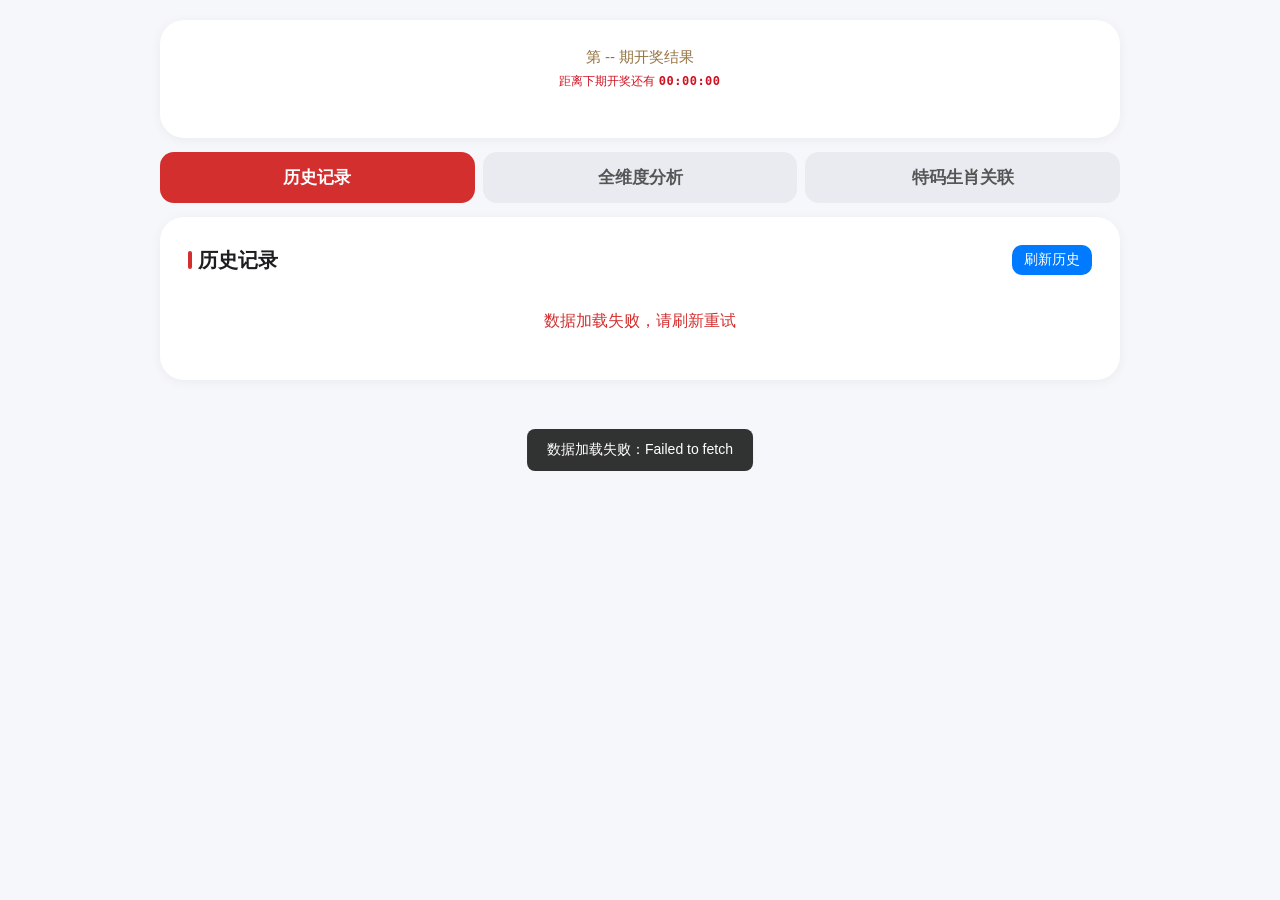
==== commit b93a4ed7: "feat(ui): 球号动态自适应屏幕宽度 (ResizeObserver + CSS 变量) 新增 platform/web/ball-resize.js，根据容器实际宽度实时计算 球号/生肖/分隔" ====
--- a/index.html
+++ b/index.html
@@ -272,6 +272,7 @@
 <script src="platform/web/dom.js"></script>
 <script src="platform/web/toast.js"></script>
 <script src="platform/web/render.js"></script>
+<script src="platform/web/ball-resize.js"></script>
 <script src="views/view-latest.js"></script>
 <script src="views/view-history.js"></script>
 <script src="views/view-analysis.js"></script>
--- a/style.css
+++ b/style.css
@@ -91,6 +91,53 @@
   color: #999;
   line-height: 38px;
   padding: 0 2px;
+}
+
+/* ===================== 最新开奖专属：7球一行完整显示 =====================
+   关键需求：6 + "+" + 1 = 8 段，在 320px 极小屏也必须完整一行
+   球尺寸由 platform/web/ball-resize.js 动态计算并写入 CSS 变量：
+     --ball-size: 主球直径
+     --ball-font: 球内字号
+     --ball-sep-size: 分隔符大小
+     --ball-sep-mt: 分隔符上间距
+     --ball-zod-font: 生肖字号
+   此处仅保留布局（等分 + 禁止换行 + 居中）
+========================================================================= */
+.latest-card .ball-group {
+  display: flex;
+  align-items: flex-start;
+  justify-content: space-between;
+  gap: 2px;
+  margin: 8px 0;
+  flex-wrap: nowrap;
+  width: 100%;
+  box-sizing: border-box;
+}
+.latest-card .ball-item {
+  flex: 1 1 0;
+  min-width: 0;
+  display: flex;
+  flex-direction: column;
+  align-items: center;
+  gap: 2px;
+}
+.latest-card .ball {
+  width: var(--ball-size, 38px);
+  height: var(--ball-size, 38px);
+  font-size: var(--ball-font, 17px);
+}
+.latest-card .ball-sep {
+  font-size: var(--ball-sep-size, 22px);
+  line-height: 1;
+  padding: 0;
+  flex: 0 0 auto;
+  align-self: center;
+  margin-top: var(--ball-sep-mt, 12px);
+  color: #999;
+}
+.latest-card .ball-zodiac {
+  font-size: var(--ball-zod-font, 12px);
+  white-space: nowrap;
 }
 
 .tab-bar {
@@ -133,7 +180,48 @@
   margin-bottom: 8px;
   text-align: left;
 }
-.history-item .ball-group { justify-content: flex-start; gap: 8px; }
+
+/* ===================== 历史记录：7 球强制一行 =====================
+   球尺寸由 platform/web/ball-resize.js 动态计算，写入独立 CSS 变量
+     --h-ball-size, --h-ball-font, --h-ball-sep-size, --h-ball-sep-mt, --h-ball-zod-font
+   此处仅保留布局
+============================================================= */
+.history-item .ball-group {
+  display: flex;
+  align-items: flex-start;
+  justify-content: flex-start;
+  gap: 3px;
+  margin: 8px 0;
+  flex-wrap: nowrap;
+  width: 100%;
+  box-sizing: border-box;
+}
+.history-item .ball-item {
+  flex: 1 1 0;
+  min-width: 0;
+  display: flex;
+  flex-direction: column;
+  align-items: center;
+  gap: 2px;
+}
+.history-item .ball {
+  width: var(--h-ball-size, 32px);
+  height: var(--h-ball-size, 32px);
+  font-size: var(--h-ball-font, 14px);
+}
+.history-item .ball-sep {
+  font-size: var(--h-ball-sep-size, 18px);
+  line-height: 1;
+  padding: 0;
+  flex: 0 0 auto;
+  align-self: center;
+  margin-top: var(--h-ball-sep-mt, 9px);
+  color: #999;
+}
+.history-item .ball-zodiac {
+  font-size: var(--h-ball-zod-font, 11px);
+  white-space: nowrap;
+}
 .load-more {
   text-align: center;
   padding: 12px;
@@ -529,17 +617,12 @@
   .data-item-z { font-size: 13px; padding: 12px 8px; }
 }
 
-/* 桌面 ≥ 1025px：双列布局（最新开奖左右分栏） */
+/* 桌面 ≥ 1025px：球尺寸交给 ball-resize.js 动态计算（避免 50px 覆盖） */
 @media (min-width: 1025px) {
   body { padding: 20px; }
   .container { max-width: 960px; }
   .card { padding: 28px; border-radius: 24px; }
-  .latest-card { display: grid; grid-template-columns: 1fr 2fr; gap: 24px; align-items: center; }
-  .latest-card > div:first-child { margin-bottom: 0; }
-  .ball { width: 50px; height: 50px; font-size: 22px; }
-  .ball-item { min-width: 50px; }
-  .ball-sep { font-size: 28px; line-height: 50px; }
-  .ball-zodiac { font-size: 15px; }
+  .latest-card > div:first-child { margin-bottom: 12px; }
   .card-title { font-size: 20px; }
   .tab-btn { padding: 14px 12px; font-size: 17px; }
   .hot-grid { gap: 16px; }
